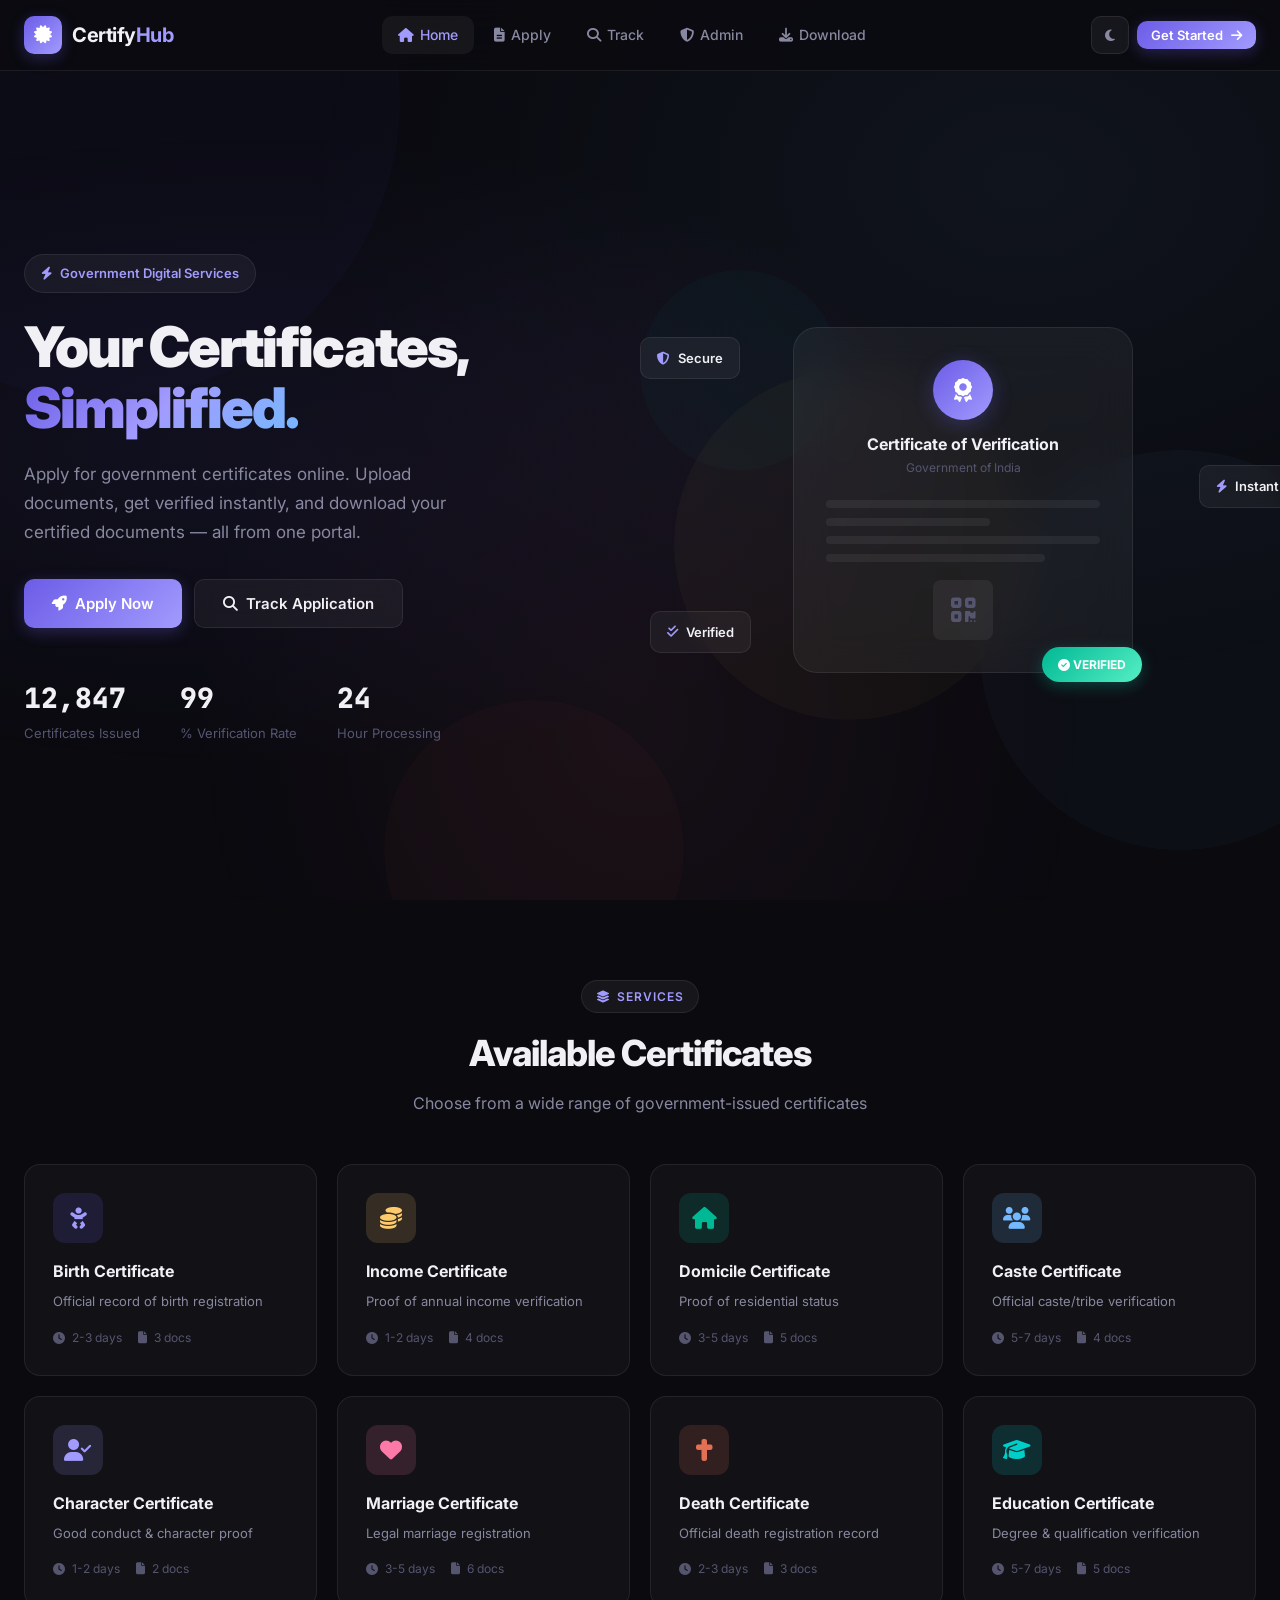
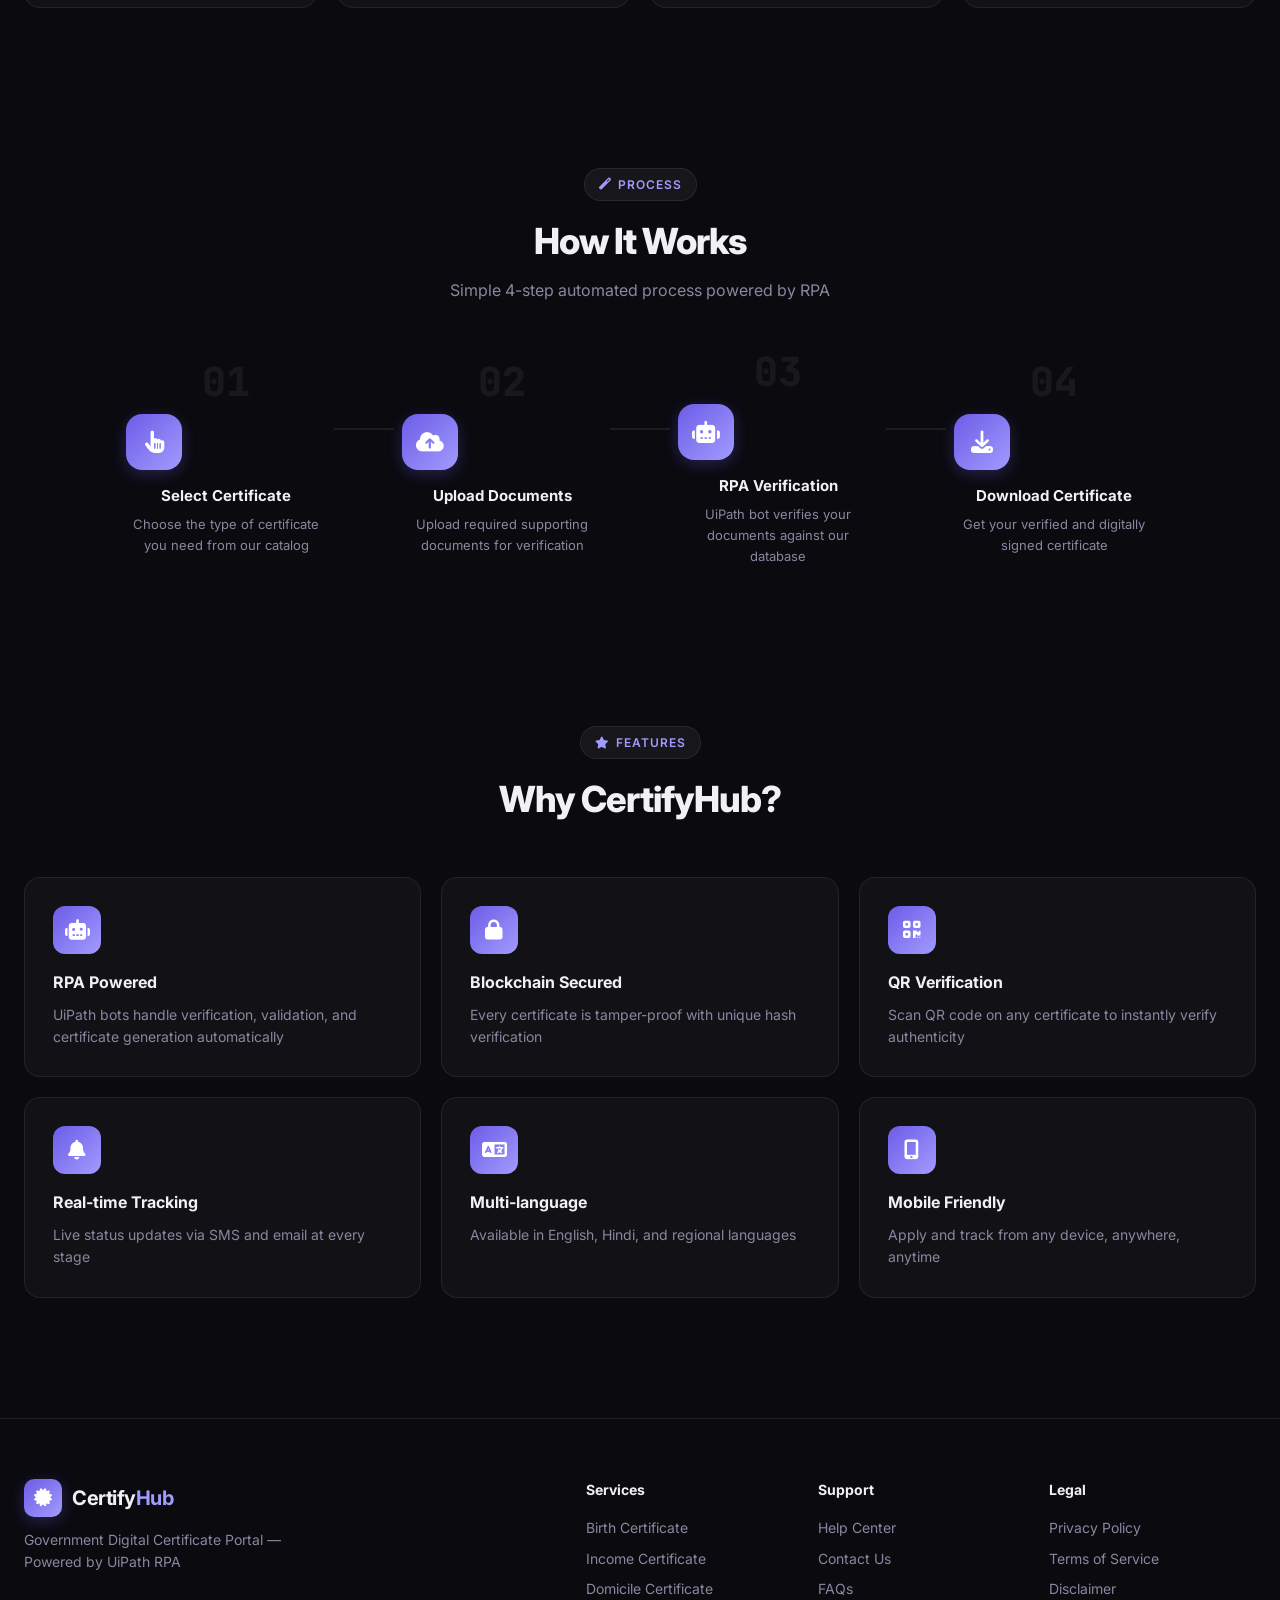
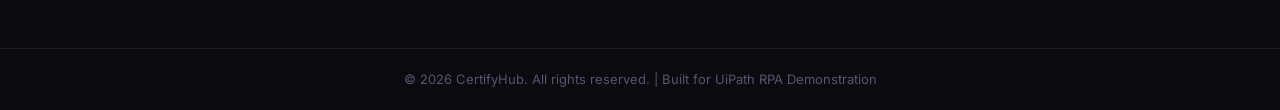
==== website/index.html @ 99118b1a "first commit" ====
<!DOCTYPE html>
<html lang="en">
<head>
    <meta charset="UTF-8">
    <meta name="viewport" content="width=device-width, initial-scale=1.0">
    <title>CertifyHub — Government Certificate Portal</title>
    <link rel="stylesheet" href="css/style.css">
    <link href="https://fonts.googleapis.com/css2?family=Inter:wght@300;400;500;600;700;800;900&family=JetBrains+Mono:wght@400;500&display=swap" rel="stylesheet">
    <link rel="stylesheet" href="https://cdnjs.cloudflare.com/ajax/libs/font-awesome/6.5.1/css/all.min.css">
</head>
<body>
    <!-- Animated Background -->
    <div class="bg-mesh"></div>
    <div class="floating-shapes">
        <div class="shape shape-1"></div>
        <div class="shape shape-2"></div>
        <div class="shape shape-3"></div>
        <div class="shape shape-4"></div>
        <div class="shape shape-5"></div>
    </div>

    <!-- Navigation -->
    <nav class="navbar" id="navbar">
        <div class="nav-container">
            <a href="#" class="logo" onclick="showPage('home')">
                <div class="logo-icon">
                    <i class="fas fa-certificate"></i>
                </div>
                <span class="logo-text">Certify<span class="accent">Hub</span></span>
            </a>
            <div class="nav-links">
                <a href="#" class="nav-link active" data-page="home" onclick="showPage('home')">
                    <i class="fas fa-home"></i> Home
                </a>
                <a href="#" class="nav-link" data-page="apply" onclick="showPage('apply')">
                    <i class="fas fa-file-alt"></i> Apply
                </a>
                <a href="#" class="nav-link" data-page="track" onclick="showPage('track')">
                    <i class="fas fa-search"></i> Track
                </a>
                <a href="#" class="nav-link" data-page="admin" onclick="showPage('admin')">
                    <i class="fas fa-shield-alt"></i> Admin
                </a>
                <a href="#" class="nav-link" data-page="download" onclick="showPage('download')">
                    <i class="fas fa-download"></i> Download
                </a>
            </div>
            <div class="nav-actions">
                <button class="theme-toggle" onclick="toggleTheme()" title="Toggle theme">
                    <i class="fas fa-moon"></i>
                </button>
                <button class="btn btn-primary btn-sm" onclick="showPage('apply')">
                    Get Started <i class="fas fa-arrow-right"></i>
                </button>
            </div>
            <button class="hamburger" onclick="toggleMenu()">
                <span></span><span></span><span></span>
            </button>
        </div>
    </nav>

    <!-- Mobile Menu -->
    <div class="mobile-menu" id="mobileMenu">
        <a href="#" onclick="showPage('home'); toggleMenu()"><i class="fas fa-home"></i> Home</a>
        <a href="#" onclick="showPage('apply'); toggleMenu()"><i class="fas fa-file-alt"></i> Apply</a>
        <a href="#" onclick="showPage('track'); toggleMenu()"><i class="fas fa-search"></i> Track</a>
        <a href="#" onclick="showPage('admin'); toggleMenu()"><i class="fas fa-shield-alt"></i> Admin</a>
        <a href="#" onclick="showPage('download'); toggleMenu()"><i class="fas fa-download"></i> Download</a>
    </div>

    <!-- ==================== HOME PAGE ==================== -->
    <section class="page active" id="page-home">
        <!-- Hero -->
        <div class="hero">
            <div class="hero-content">
                <div class="hero-badge">
                    <i class="fas fa-bolt"></i> Government Digital Services
                </div>
                <h1 class="hero-title">
                    Your Certificates,<br>
                    <span class="gradient-text">Simplified.</span>
                </h1>
                <p class="hero-subtitle">
                    Apply for government certificates online. Upload documents, get verified instantly,
                    and download your certified documents — all from one portal.
                </p>
                <div class="hero-actions">
                    <button class="btn btn-primary btn-lg" onclick="showPage('apply')">
                        <i class="fas fa-rocket"></i> Apply Now
                    </button>
                    <button class="btn btn-glass btn-lg" onclick="showPage('track')">
                        <i class="fas fa-search"></i> Track Application
                    </button>
                </div>
                <div class="hero-stats">
                    <div class="stat">
                        <span class="stat-number" data-count="12847">0</span>
                        <span class="stat-label">Certificates Issued</span>
                    </div>
                    <div class="stat">
                        <span class="stat-number" data-count="99">0</span>
                        <span class="stat-label">% Verification Rate</span>
                    </div>
                    <div class="stat">
                        <span class="stat-number" data-count="24">0</span>
                        <span class="stat-label">Hour Processing</span>
                    </div>
                </div>
            </div>
            <div class="hero-visual">
                <div class="certificate-preview">
                    <div class="cert-header">
                        <div class="cert-seal"><i class="fas fa-award"></i></div>
                        <h3>Certificate of Verification</h3>
                        <p>Government of India</p>
                    </div>
                    <div class="cert-body">
                        <div class="cert-line"></div>
                        <div class="cert-line short"></div>
                        <div class="cert-line"></div>
                        <div class="cert-line medium"></div>
                        <div class="cert-qr">
                            <i class="fas fa-qrcode"></i>
                        </div>
                    </div>
                    <div class="cert-stamp">
                        <i class="fas fa-check-circle"></i> VERIFIED
                    </div>
                </div>
                <div class="floating-cards">
                    <div class="float-card fc-1">
                        <i class="fas fa-shield-alt"></i>
                        <span>Secure</span>
                    </div>
                    <div class="float-card fc-2">
                        <i class="fas fa-bolt"></i>
                        <span>Instant</span>
                    </div>
                    <div class="float-card fc-3">
                        <i class="fas fa-check-double"></i>
                        <span>Verified</span>
                    </div>
                </div>
            </div>
        </div>

        <!-- Certificate Types -->
        <div class="section-container">
            <div class="section-header">
                <span class="section-tag"><i class="fas fa-layer-group"></i> Services</span>
                <h2>Available Certificates</h2>
                <p>Choose from a wide range of government-issued certificates</p>
            </div>
            <div class="cert-grid">
                <div class="cert-card" onclick="selectCertType('birth')">
                    <div class="cert-card-icon birth"><i class="fas fa-baby"></i></div>
                    <h3>Birth Certificate</h3>
                    <p>Official record of birth registration</p>
                    <div class="cert-card-meta">
                        <span><i class="fas fa-clock"></i> 2-3 days</span>
                        <span><i class="fas fa-file"></i> 3 docs</span>
                    </div>
                </div>
                <div class="cert-card" onclick="selectCertType('income')">
                    <div class="cert-card-icon income"><i class="fas fa-coins"></i></div>
                    <h3>Income Certificate</h3>
                    <p>Proof of annual income verification</p>
                    <div class="cert-card-meta">
                        <span><i class="fas fa-clock"></i> 1-2 days</span>
                        <span><i class="fas fa-file"></i> 4 docs</span>
                    </div>
                </div>
                <div class="cert-card" onclick="selectCertType('domicile')">
                    <div class="cert-card-icon domicile"><i class="fas fa-home"></i></div>
                    <h3>Domicile Certificate</h3>
                    <p>Proof of residential status</p>
                    <div class="cert-card-meta">
                        <span><i class="fas fa-clock"></i> 3-5 days</span>
                        <span><i class="fas fa-file"></i> 5 docs</span>
                    </div>
                </div>
                <div class="cert-card" onclick="selectCertType('caste')">
                    <div class="cert-card-icon caste"><i class="fas fa-users"></i></div>
                    <h3>Caste Certificate</h3>
                    <p>Official caste/tribe verification</p>
                    <div class="cert-card-meta">
                        <span><i class="fas fa-clock"></i> 5-7 days</span>
                        <span><i class="fas fa-file"></i> 4 docs</span>
                    </div>
                </div>
                <div class="cert-card" onclick="selectCertType('character')">
                    <div class="cert-card-icon character"><i class="fas fa-user-check"></i></div>
                    <h3>Character Certificate</h3>
                    <p>Good conduct & character proof</p>
                    <div class="cert-card-meta">
                        <span><i class="fas fa-clock"></i> 1-2 days</span>
                        <span><i class="fas fa-file"></i> 2 docs</span>
                    </div>
                </div>
                <div class="cert-card" onclick="selectCertType('marriage')">
                    <div class="cert-card-icon marriage"><i class="fas fa-heart"></i></div>
                    <h3>Marriage Certificate</h3>
                    <p>Legal marriage registration</p>
                    <div class="cert-card-meta">
                        <span><i class="fas fa-clock"></i> 3-5 days</span>
                        <span><i class="fas fa-file"></i> 6 docs</span>
                    </div>
                </div>
                <div class="cert-card" onclick="selectCertType('death')">
                    <div class="cert-card-icon death"><i class="fas fa-cross"></i></div>
                    <h3>Death Certificate</h3>
                    <p>Official death registration record</p>
                    <div class="cert-card-meta">
                        <span><i class="fas fa-clock"></i> 2-3 days</span>
                        <span><i class="fas fa-file"></i> 3 docs</span>
                    </div>
                </div>
                <div class="cert-card" onclick="selectCertType('education')">
                    <div class="cert-card-icon education"><i class="fas fa-graduation-cap"></i></div>
                    <h3>Education Certificate</h3>
                    <p>Degree & qualification verification</p>
                    <div class="cert-card-meta">
                        <span><i class="fas fa-clock"></i> 5-7 days</span>
                        <span><i class="fas fa-file"></i> 5 docs</span>
                    </div>
                </div>
            </div>
        </div>

        <!-- How it works -->
        <div class="section-container">
            <div class="section-header">
                <span class="section-tag"><i class="fas fa-magic"></i> Process</span>
                <h2>How It Works</h2>
                <p>Simple 4-step automated process powered by RPA</p>
            </div>
            <div class="steps-timeline">
                <div class="step-item">
                    <div class="step-number">01</div>
                    <div class="step-content">
                        <div class="step-icon"><i class="fas fa-hand-pointer"></i></div>
                        <h3>Select Certificate</h3>
                        <p>Choose the type of certificate you need from our catalog</p>
                    </div>
                </div>
                <div class="step-connector"></div>
                <div class="step-item">
                    <div class="step-number">02</div>
                    <div class="step-content">
                        <div class="step-icon"><i class="fas fa-cloud-upload-alt"></i></div>
                        <h3>Upload Documents</h3>
                        <p>Upload required supporting documents for verification</p>
                    </div>
                </div>
                <div class="step-connector"></div>
                <div class="step-item">
                    <div class="step-number">03</div>
                    <div class="step-content">
                        <div class="step-icon"><i class="fas fa-robot"></i></div>
                        <h3>RPA Verification</h3>
                        <p>UiPath bot verifies your documents against our database</p>
                    </div>
                </div>
                <div class="step-connector"></div>
                <div class="step-item">
                    <div class="step-number">04</div>
                    <div class="step-content">
                        <div class="step-icon"><i class="fas fa-download"></i></div>
                        <h3>Download Certificate</h3>
                        <p>Get your verified and digitally signed certificate</p>
                    </div>
                </div>
            </div>
        </div>

        <!-- Features -->
        <div class="section-container">
            <div class="section-header">
                <span class="section-tag"><i class="fas fa-star"></i> Features</span>
                <h2>Why CertifyHub?</h2>
            </div>
            <div class="features-grid">
                <div class="feature-card">
                    <div class="feature-icon"><i class="fas fa-robot"></i></div>
                    <h3>RPA Powered</h3>
                    <p>UiPath bots handle verification, validation, and certificate generation automatically</p>
                </div>
                <div class="feature-card">
                    <div class="feature-icon"><i class="fas fa-lock"></i></div>
                    <h3>Blockchain Secured</h3>
                    <p>Every certificate is tamper-proof with unique hash verification</p>
                </div>
                <div class="feature-card">
                    <div class="feature-icon"><i class="fas fa-qrcode"></i></div>
                    <h3>QR Verification</h3>
                    <p>Scan QR code on any certificate to instantly verify authenticity</p>
                </div>
                <div class="feature-card">
                    <div class="feature-icon"><i class="fas fa-bell"></i></div>
                    <h3>Real-time Tracking</h3>
                    <p>Live status updates via SMS and email at every stage</p>
                </div>
                <div class="feature-card">
                    <div class="feature-icon"><i class="fas fa-language"></i></div>
                    <h3>Multi-language</h3>
                    <p>Available in English, Hindi, and regional languages</p>
                </div>
                <div class="feature-card">
                    <div class="feature-icon"><i class="fas fa-mobile-alt"></i></div>
                    <h3>Mobile Friendly</h3>
                    <p>Apply and track from any device, anywhere, anytime</p>
                </div>
            </div>
        </div>

        <!-- Footer -->
        <footer class="footer">
            <div class="footer-content">
                <div class="footer-brand">
                    <div class="logo">
                        <div class="logo-icon"><i class="fas fa-certificate"></i></div>
                        <span class="logo-text">Certify<span class="accent">Hub</span></span>
                    </div>
                    <p>Government Digital Certificate Portal — Powered by UiPath RPA</p>
                </div>
                <div class="footer-links">
                    <div class="footer-col">
                        <h4>Services</h4>
                        <a href="#">Birth Certificate</a>
                        <a href="#">Income Certificate</a>
                        <a href="#">Domicile Certificate</a>
                    </div>
                    <div class="footer-col">
                        <h4>Support</h4>
                        <a href="#">Help Center</a>
                        <a href="#">Contact Us</a>
                        <a href="#">FAQs</a>
                    </div>
                    <div class="footer-col">
                        <h4>Legal</h4>
                        <a href="#">Privacy Policy</a>
                        <a href="#">Terms of Service</a>
                        <a href="#">Disclaimer</a>
                    </div>
                </div>
            </div>
            <div class="footer-bottom">
                <p>&copy; 2026 CertifyHub. All rights reserved. | Built for UiPath RPA Demonstration</p>
            </div>
        </footer>
    </section>

    <!-- ==================== APPLY PAGE ==================== -->
    <section class="page" id="page-apply">
        <div class="page-container">
            <div class="page-header">
                <h1><i class="fas fa-file-alt"></i> Apply for Certificate</h1>
                <p>Fill in your details and upload required documents</p>
            </div>

            <!-- Progress Steps -->
            <div class="wizard-progress">
                <div class="wizard-step active" data-step="1">
                    <div class="wizard-dot"><i class="fas fa-user"></i></div>
                    <span>Personal Info</span>
                </div>
                <div class="wizard-line"></div>
                <div class="wizard-step" data-step="2">
                    <div class="wizard-dot"><i class="fas fa-certificate"></i></div>
                    <span>Certificate Type</span>
                </div>
                <div class="wizard-line"></div>
                <div class="wizard-step" data-step="3">
                    <div class="wizard-dot"><i class="fas fa-cloud-upload-alt"></i></div>
                    <span>Upload Docs</span>
                </div>
                <div class="wizard-line"></div>
                <div class="wizard-step" data-step="4">
                    <div class="wizard-dot"><i class="fas fa-check-circle"></i></div>
                    <span>Review & Submit</span>
                </div>
            </div>

            <!-- Step 1: Personal Information -->
            <div class="wizard-panel active" id="step-1">
                <div class="form-card">
                    <h2><i class="fas fa-user-circle"></i> Personal Information</h2>
                    <div class="form-grid">
                        <div class="form-group">
                            <label><i class="fas fa-user"></i> Full Name *</label>
                            <input type="text" id="fullName" placeholder="Enter your full name" required>
                        </div>
                        <div class="form-group">
                            <label><i class="fas fa-envelope"></i> Email Address *</label>
                            <input type="email" id="email" placeholder="your@email.com" required>
                        </div>
                        <div class="form-group">
                            <label><i class="fas fa-phone"></i> Phone Number *</label>
                            <input type="tel" id="phone" placeholder="+91 XXXXX XXXXX" required>
                        </div>
                        <div class="form-group">
                            <label><i class="fas fa-id-card"></i> Aadhaar Number *</label>
                            <input type="text" id="aadhaar" placeholder="XXXX XXXX XXXX" maxlength="14" required>
                        </div>
                        <div class="form-group">
                            <label><i class="fas fa-calendar"></i> Date of Birth *</label>
                            <input type="date" id="dob" required>
                        </div>
                        <div class="form-group">
                            <label><i class="fas fa-venus-mars"></i> Gender *</label>
                            <select id="gender" required>
                                <option value="">Select Gender</option>
                                <option value="male">Male</option>
                                <option value="female">Female</option>
                                <option value="other">Other</option>
                            </select>
                        </div>
                        <div class="form-group full-width">
                            <label><i class="fas fa-map-marker-alt"></i> Full Address *</label>
                            <textarea id="address" placeholder="Enter your complete address" rows="3" required></textarea>
                        </div>
                        <div class="form-group">
                            <label><i class="fas fa-city"></i> City *</label>
                            <input type="text" id="city" placeholder="City" required>
                        </div>
                        <div class="form-group">
                            <label><i class="fas fa-map"></i> State *</label>
                            <select id="state" required>
                                <option value="">Select State</option>
                                <option value="andhra_pradesh">Andhra Pradesh</option>
                                <option value="bihar">Bihar</option>
                                <option value="delhi">Delhi</option>
                                <option value="gujarat">Gujarat</option>
                                <option value="karnataka">Karnataka</option>
                                <option value="kerala">Kerala</option>
                                <option value="maharashtra">Maharashtra</option>
                                <option value="rajasthan">Rajasthan</option>
                                <option value="tamil_nadu">Tamil Nadu</option>
                                <option value="uttar_pradesh">Uttar Pradesh</option>
                                <option value="west_bengal">West Bengal</option>
                            </select>
                        </div>
                        <div class="form-group">
                            <label><i class="fas fa-hashtag"></i> PIN Code *</label>
                            <input type="text" id="pincode" placeholder="XXXXXX" maxlength="6" required>
                        </div>
                    </div>
                    <div class="form-actions">
                        <button class="btn btn-primary btn-lg" onclick="nextStep(2)">
                            Continue <i class="fas fa-arrow-right"></i>
                        </button>
                    </div>
                </div>
            </div>

            <!-- Step 2: Certificate Type -->
            <div class="wizard-panel" id="step-2">
                <div class="form-card">
                    <h2><i class="fas fa-certificate"></i> Select Certificate Type</h2>
                    <div class="cert-type-grid">
                        <label class="cert-type-option">
                            <input type="radio" name="certType" value="birth">
                            <div class="cert-type-card">
                                <i class="fas fa-baby"></i>
                                <span>Birth Certificate</span>
                            </div>
                        </label>
                        <label class="cert-type-option">
                            <input type="radio" name="certType" value="income">
                            <div class="cert-type-card">
                                <i class="fas fa-coins"></i>
                                <span>Income Certificate</span>
                            </div>
                        </label>
                        <label class="cert-type-option">
                            <input type="radio" name="certType" value="domicile">
                            <div class="cert-type-card">
                                <i class="fas fa-home"></i>
                                <span>Domicile Certificate</span>
                            </div>
                        </label>
                        <label class="cert-type-option">
                            <input type="radio" name="certType" value="caste">
                            <div class="cert-type-card">
                                <i class="fas fa-users"></i>
                                <span>Caste Certificate</span>
                            </div>
                        </label>
                        <label class="cert-type-option">
                            <input type="radio" name="certType" value="character">
                            <div class="cert-type-card">
                                <i class="fas fa-user-check"></i>
                                <span>Character Certificate</span>
                            </div>
                        </label>
                        <label class="cert-type-option">
                            <input type="radio" name="certType" value="marriage">
                            <div class="cert-type-card">
                                <i class="fas fa-heart"></i>
                                <span>Marriage Certificate</span>
                            </div>
                        </label>
                        <label class="cert-type-option">
                            <input type="radio" name="certType" value="death">
                            <div class="cert-type-card">
                                <i class="fas fa-cross"></i>
                                <span>Death Certificate</span>
                            </div>
                        </label>
                        <label class="cert-type-option">
                            <input type="radio" name="certType" value="education">
                            <div class="cert-type-card">
                                <i class="fas fa-graduation-cap"></i>
                                <span>Education Certificate</span>
                            </div>
                        </label>
                    </div>

                    <!-- Dynamic requirements info -->
                    <div class="requirements-box" id="requirementsBox" style="display:none;">
                        <h3><i class="fas fa-info-circle"></i> Required Documents</h3>
                        <ul id="requirementsList"></ul>
                    </div>

                    <div class="form-actions">
                        <button class="btn btn-outline btn-lg" onclick="prevStep(1)">
                            <i class="fas fa-arrow-left"></i> Back
                        </button>
                        <button class="btn btn-primary btn-lg" onclick="nextStep(3)">
                            Continue <i class="fas fa-arrow-right"></i>
                        </button>
                    </div>
                </div>
            </div>

            <!-- Step 3: Upload Documents -->
            <div class="wizard-panel" id="step-3">
                <div class="form-card">
                    <h2><i class="fas fa-cloud-upload-alt"></i> Upload Documents</h2>
                    <p class="form-description">Upload clear scanned copies or photos of the required documents</p>

                    <div id="uploadZones">
                        <!-- Dynamically populated based on certificate type -->
                    </div>

                    <!-- Aadhaar upload (always required) -->
                    <div class="upload-zone" id="zone-aadhaar">
                        <div class="upload-area" onclick="triggerUpload('aadhaar')" ondrop="handleDrop(event, 'aadhaar')" ondragover="handleDragOver(event)" ondragleave="handleDragLeave(event)">
                            <input type="file" id="file-aadhaar" accept=".pdf,.jpg,.jpeg,.png" onchange="handleFileSelect(this, 'aadhaar')" hidden>
                            <div class="upload-icon"><i class="fas fa-cloud-upload-alt"></i></div>
                            <h4>Aadhaar Card</h4>
                            <p>Drag & drop or click to upload</p>
                            <span class="upload-formats">PDF, JPG, PNG — Max 5MB</span>
                        </div>
                        <div class="upload-preview" id="preview-aadhaar" style="display:none;">
                            <div class="preview-info">
                                <i class="fas fa-file-alt"></i>
                                <span class="preview-name"></span>
                                <span class="preview-size"></span>
                            </div>
                            <div class="preview-status">
                                <span class="status-badge pending"><i class="fas fa-clock"></i> Pending</span>
                            </div>
                            <button class="btn btn-sm btn-danger" onclick="removeFile('aadhaar')">
                                <i class="fas fa-trash"></i>
                            </button>
                        </div>
                    </div>

                    <!-- Photo upload (always required) -->
                    <div class="upload-zone" id="zone-photo">
                        <div class="upload-area" onclick="triggerUpload('photo')" ondrop="handleDrop(event, 'photo')" ondragover="handleDragOver(event)" ondragleave="handleDragLeave(event)">
                            <input type="file" id="file-photo" accept=".jpg,.jpeg,.png" onchange="handleFileSelect(this, 'photo')" hidden>
                            <div class="upload-icon"><i class="fas fa-camera"></i></div>
                            <h4>Passport Photo</h4>
                            <p>Drag & drop or click to upload</p>
                            <span class="upload-formats">JPG, PNG — Max 2MB</span>
                        </div>
                        <div class="upload-preview" id="preview-photo" style="display:none;">
                            <div class="preview-info">
                                <i class="fas fa-file-image"></i>
                                <span class="preview-name"></span>
                                <span class="preview-size"></span>
                            </div>
                            <div class="preview-status">
                                <span class="status-badge pending"><i class="fas fa-clock"></i> Pending</span>
                            </div>
                            <button class="btn btn-sm btn-danger" onclick="removeFile('photo')">
                                <i class="fas fa-trash"></i>
                            </button>
                        </div>
                    </div>

                    <div class="form-actions">
                        <button class="btn btn-outline btn-lg" onclick="prevStep(2)">
                            <i class="fas fa-arrow-left"></i> Back
                        </button>
                        <button class="btn btn-primary btn-lg" onclick="nextStep(4)">
                            Review & Submit <i class="fas fa-arrow-right"></i>
                        </button>
                    </div>
                </div>
            </div>

            <!-- Step 4: Review & Submit -->
            <div class="wizard-panel" id="step-4">
                <div class="form-card">
                    <h2><i class="fas fa-check-circle"></i> Review & Submit</h2>

                    <div class="review-sections">
                        <div class="review-section">
                            <h3><i class="fas fa-user"></i> Personal Details</h3>
                            <div class="review-grid" id="reviewPersonal"></div>
                        </div>
                        <div class="review-section">
                            <h3><i class="fas fa-certificate"></i> Certificate Details</h3>
                            <div class="review-grid" id="reviewCert"></div>
                        </div>
                        <div class="review-section">
                            <h3><i class="fas fa-file-alt"></i> Uploaded Documents</h3>
                            <div class="review-docs" id="reviewDocs"></div>
                        </div>
                    </div>

                    <div class="consent-box">
                        <label class="checkbox-label">
                            <input type="checkbox" id="consent">
                            <span class="checkmark"></span>
                            I hereby declare that the information provided is true and correct. I understand that providing false information may result in rejection and legal action.
                        </label>
                    </div>

                    <div class="form-actions">
                        <button class="btn btn-outline btn-lg" onclick="prevStep(3)">
                            <i class="fas fa-arrow-left"></i> Back
                        </button>
                        <button class="btn btn-success btn-lg" onclick="submitApplication()" id="submitBtn">
                            <i class="fas fa-paper-plane"></i> Submit Application
                        </button>
                    </div>
                </div>

                <!-- Success Modal -->
                <div class="modal" id="successModal">
                    <div class="modal-content success-modal">
                        <div class="success-animation">
                            <div class="success-circle">
                                <i class="fas fa-check"></i>
                            </div>
                        </div>
                        <h2>Application Submitted!</h2>
                        <p>Your application has been received and is being processed.</p>
                        <div class="tracking-id-box">
                            <span class="label">Your Tracking ID</span>
                            <span class="tracking-id" id="trackingId"></span>
                            <button class="btn btn-sm btn-outline" onclick="copyTrackingId()">
                                <i class="fas fa-copy"></i> Copy
                            </button>
                        </div>
                        <p class="hint">Save this ID to track your application status</p>
                        <div class="modal-actions">
                            <button class="btn btn-primary" onclick="showPage('track'); closeModal()">
                                <i class="fas fa-search"></i> Track Application
                            </button>
                            <button class="btn btn-outline" onclick="showPage('home'); closeModal()">
                                <i class="fas fa-home"></i> Go Home
                            </button>
                        </div>
                    </div>
                </div>
            </div>
        </div>
    </section>

    <!-- ==================== TRACK PAGE ==================== -->
    <section class="page" id="page-track">
        <div class="page-container">
            <div class="page-header">
                <h1><i class="fas fa-search"></i> Track Application</h1>
                <p>Enter your tracking ID to check application status</p>
            </div>

            <div class="track-search">
                <div class="search-box">
                    <i class="fas fa-search"></i>
                    <input type="text" id="trackInput" placeholder="Enter Tracking ID (e.g., CERT-2026-XXXXX)">
                    <button class="btn btn-primary" onclick="trackApplication()">
                        <i class="fas fa-arrow-right"></i> Track
                    </button>
                </div>
            </div>

            <div id="trackResult" style="display:none;">
                <div class="track-card">
                    <div class="track-header">
                        <div class="track-info">
                            <h2 id="trackName"></h2>
                            <p id="trackType"></p>
                        </div>
                        <div class="track-status" id="trackStatus"></div>
                    </div>

                    <div class="track-timeline" id="trackTimeline">
                        <!-- Dynamically populated -->
                    </div>

                    <div class="track-details">
                        <div class="detail-row">
                            <span class="detail-label">Application ID</span>
                            <span class="detail-value" id="trackAppId"></span>
                        </div>
                        <div class="detail-row">
                            <span class="detail-label">Applied On</span>
                            <span class="detail-value" id="trackDate"></span>
                        </div>
                        <div class="detail-row">
                            <span class="detail-label">Documents</span>
                            <span class="detail-value" id="trackDocs"></span>
                        </div>
                        <div class="detail-row">
                            <span class="detail-label">Verification</span>
                            <span class="detail-value" id="trackVerification"></span>
                        </div>
                    </div>
                </div>
            </div>

            <!-- Recent Applications -->
            <div class="recent-apps" id="recentApps">
                <h3><i class="fas fa-history"></i> Recent Applications</h3>
                <div class="apps-list" id="appsList">
                    <div class="empty-state">
                        <i class="fas fa-inbox"></i>
                        <p>No applications yet. <a href="#" onclick="showPage('apply')">Apply now</a></p>
                    </div>
                </div>
            </div>
        </div>
    </section>

    <!-- ==================== ADMIN PAGE ==================== -->
    <section class="page" id="page-admin">
        <div class="page-container">
            <div class="page-header">
                <h1><i class="fas fa-shield-alt"></i> Admin Panel</h1>
                <p>Document verification & application management</p>
            </div>

            <!-- Admin Login -->
            <div id="adminLogin" class="admin-login">
                <div class="form-card compact">
                    <div class="admin-lock-icon">
                        <i class="fas fa-lock"></i>
                    </div>
                    <h2>Admin Access</h2>
                    <p>Enter credentials to access the verification panel</p>
                    <div class="form-group">
                        <label><i class="fas fa-user"></i> Username</label>
                        <input type="text" id="adminUser" placeholder="admin" value="admin">
                    </div>
                    <div class="form-group">
                        <label><i class="fas fa-key"></i> Password</label>
                        <input type="password" id="adminPass" placeholder="admin123" value="admin123">
                    </div>
                    <button class="btn btn-primary btn-lg full-width" onclick="adminLogin()">
                        <i class="fas fa-sign-in-alt"></i> Login
                    </button>
                    <p class="hint">Demo: admin / admin123</p>
                </div>
            </div>

            <!-- Admin Dashboard -->
            <div id="adminDashboard" style="display:none;">
                <div class="admin-stats">
                    <div class="admin-stat-card">
                        <div class="admin-stat-icon blue"><i class="fas fa-file-alt"></i></div>
                        <div class="admin-stat-info">
                            <span class="admin-stat-number" id="statTotal">0</span>
                            <span class="admin-stat-label">Total Applications</span>
                        </div>
                    </div>
                    <div class="admin-stat-card">
                        <div class="admin-stat-icon yellow"><i class="fas fa-clock"></i></div>
                        <div class="admin-stat-info">
                            <span class="admin-stat-number" id="statPending">0</span>
                            <span class="admin-stat-label">Pending Review</span>
                        </div>
                    </div>
                    <div class="admin-stat-card">
                        <div class="admin-stat-icon green"><i class="fas fa-check-circle"></i></div>
                        <div class="admin-stat-info">
                            <span class="admin-stat-number" id="statApproved">0</span>
                            <span class="admin-stat-label">Approved</span>
                        </div>
                    </div>
                    <div class="admin-stat-card">
                        <div class="admin-stat-icon red"><i class="fas fa-times-circle"></i></div>
                        <div class="admin-stat-info">
                            <span class="admin-stat-number" id="statRejected">0</span>
                            <span class="admin-stat-label">Rejected</span>
                        </div>
                    </div>
                </div>

                <!-- Filters -->
                <div class="admin-filters">
                    <div class="filter-group">
                        <select id="filterStatus" onchange="filterApplications()">
                            <option value="all">All Status</option>
                            <option value="pending">Pending</option>
                            <option value="under_review">Under Review</option>
                            <option value="approved">Approved</option>
                            <option value="rejected">Rejected</option>
                        </select>
                        <select id="filterType" onchange="filterApplications()">
                            <option value="all">All Types</option>
                            <option value="birth">Birth</option>
                            <option value="income">Income</option>
                            <option value="domicile">Domicile</option>
                            <option value="caste">Caste</option>
                            <option value="character">Character</option>
                            <option value="marriage">Marriage</option>
                            <option value="death">Death</option>
                            <option value="education">Education</option>
                        </select>
                    </div>
                    <button class="btn btn-outline btn-sm" onclick="refreshAdmin()">
                        <i class="fas fa-sync-alt"></i> Refresh
                    </button>
                </div>

                <!-- Applications Table -->
                <div class="admin-table-wrapper">
                    <table class="admin-table" id="adminTable">
                        <thead>
                            <tr>
                                <th>ID</th>
                                <th>Applicant</th>
                                <th>Type</th>
                                <th>Date</th>
                                <th>Documents</th>
                                <th>Status</th>
                                <th>Actions</th>
                            </tr>
                        </thead>
                        <tbody id="adminTableBody">
                        </tbody>
                    </table>
                </div>

                <!-- Verification Modal -->
                <div class="modal" id="verifyModal">
                    <div class="modal-content verify-modal">
                        <button class="modal-close" onclick="closeVerifyModal()">&times;</button>
                        <h2><i class="fas fa-search-plus"></i> Document Verification</h2>
                        <div id="verifyContent"></div>
                        <div class="verify-actions">
                            <div class="form-group">
                                <label>Verification Notes</label>
                                <textarea id="verifyNotes" placeholder="Add notes about the verification..." rows="3"></textarea>
                            </div>
                            <div class="verify-buttons">
                                <button class="btn btn-success btn-lg" onclick="verifyAction('approved')">
                                    <i class="fas fa-check"></i> Approve
                                </button>
                                <button class="btn btn-danger btn-lg" onclick="verifyAction('rejected')">
                                    <i class="fas fa-times"></i> Reject
                                </button>
                            </div>
                        </div>
                    </div>
                </div>
            </div>
        </div>
    </section>

    <!-- ==================== DOWNLOAD PAGE ==================== -->
    <section class="page" id="page-download">
        <div class="page-container">
            <div class="page-header">
                <h1><i class="fas fa-download"></i> Download Certificate</h1>
                <p>Enter your tracking ID to download your approved certificate</p>
            </div>

            <div class="track-search">
                <div class="search-box">
                    <i class="fas fa-search"></i>
                    <input type="text" id="downloadInput" placeholder="Enter Tracking ID">
                    <button class="btn btn-primary" onclick="fetchCertificate()">
                        <i class="fas fa-search"></i> Find
                    </button>
                </div>
            </div>

            <div id="downloadResult" style="display:none;">
                <div class="download-card">
                    <div class="download-preview" id="certPreview">
                        <!-- Certificate preview rendered here -->
                    </div>
                    <div class="download-actions">
                        <button class="btn btn-primary btn-lg" onclick="downloadCert('pdf')">
                            <i class="fas fa-file-pdf"></i> Download PDF
                        </button>
                        <button class="btn btn-outline btn-lg" onclick="downloadCert('print')">
                            <i class="fas fa-print"></i> Print
                        </button>
                        <button class="btn btn-glass btn-lg" onclick="verifyCertQR()">
                            <i class="fas fa-qrcode"></i> Verify QR
                        </button>
                    </div>
                </div>
            </div>
        </div>
    </section>

    <!-- Toast Notifications -->
    <div class="toast-container" id="toastContainer"></div>

    <script src="js/app.js"></script>
</body>
</html>
---- website/css/style.css ----
/* ============================================
   CertifyHub — Government Certificate Portal
   Premium Dark Theme with Glass Morphism
   ============================================ */

:root {
    --bg-primary: #0a0a0f;
    --bg-secondary: #111118;
    --bg-card: rgba(255,255,255,0.03);
    --bg-card-hover: rgba(255,255,255,0.06);
    --bg-glass: rgba(255,255,255,0.05);
    --border: rgba(255,255,255,0.08);
    --border-hover: rgba(255,255,255,0.15);
    --text-primary: #f0f0f5;
    --text-secondary: #8888a0;
    --text-muted: #555570;
    --accent: #6c5ce7;
    --accent-light: #a29bfe;
    --accent-glow: rgba(108,92,231,0.3);
    --success: #00b894;
    --success-glow: rgba(0,184,148,0.3);
    --warning: #fdcb6e;
    --warning-glow: rgba(253,203,110,0.3);
    --danger: #e17055;
    --danger-glow: rgba(225,112,85,0.3);
    --info: #74b9ff;
    --gradient-1: linear-gradient(135deg, #6c5ce7, #a29bfe);
    --gradient-2: linear-gradient(135deg, #00b894, #55efc4);
    --gradient-3: linear-gradient(135deg, #fd79a8, #e84393);
    --gradient-4: linear-gradient(135deg, #fdcb6e, #f39c12);
    --gradient-hero: linear-gradient(135deg, #6c5ce7 0%, #a29bfe 50%, #74b9ff 100%);
    --radius: 16px;
    --radius-sm: 10px;
    --radius-lg: 24px;
    --shadow: 0 8px 32px rgba(0,0,0,0.3);
    --shadow-lg: 0 16px 64px rgba(0,0,0,0.4);
    --transition: all 0.3s cubic-bezier(0.4, 0, 0.2, 1);
    --font: 'Inter', -apple-system, BlinkMacSystemFont, sans-serif;
    --font-mono: 'JetBrains Mono', monospace;
}

[data-theme="light"] {
    --bg-primary: #f5f5fa;
    --bg-secondary: #ffffff;
    --bg-card: rgba(0,0,0,0.02);
    --bg-card-hover: rgba(0,0,0,0.05);
    --bg-glass: rgba(255,255,255,0.7);
    --border: rgba(0,0,0,0.08);
    --border-hover: rgba(0,0,0,0.15);
    --text-primary: #1a1a2e;
    --text-secondary: #555577;
    --text-muted: #999;
    --shadow: 0 8px 32px rgba(0,0,0,0.08);
    --shadow-lg: 0 16px 64px rgba(0,0,0,0.12);
}

* { margin: 0; padding: 0; box-sizing: border-box; }

html { scroll-behavior: smooth; }

body {
    font-family: var(--font);
    background: var(--bg-primary);
    color: var(--text-primary);
    overflow-x: hidden;
    line-height: 1.6;
}

/* ---- Animated Background ---- */
.bg-mesh {
    position: fixed;
    inset: 0;
    z-index: -2;
    background:
        radial-gradient(ellipse at 20% 50%, rgba(108,92,231,0.08) 0%, transparent 50%),
        radial-gradient(ellipse at 80% 20%, rgba(116,185,255,0.06) 0%, transparent 50%),
        radial-gradient(ellipse at 50% 80%, rgba(253,121,168,0.05) 0%, transparent 50%);
}

.floating-shapes {
    position: fixed;
    inset: 0;
    z-index: -1;
    pointer-events: none;
    overflow: hidden;
}

.shape {
    position: absolute;
    border-radius: 50%;
    opacity: 0.03;
    animation: floatShape 20s ease-in-out infinite;
}
.shape-1 { width: 600px; height: 600px; background: var(--accent); top: -200px; left: -200px; animation-delay: 0s; }
.shape-2 { width: 400px; height: 400px; background: var(--info); top: 50%; right: -100px; animation-delay: -5s; }
.shape-3 { width: 300px; height: 300px; background: var(--danger); bottom: -100px; left: 30%; animation-delay: -10s; }
.shape-4 { width: 200px; height: 200px; background: var(--success); top: 30%; left: 50%; animation-delay: -15s; }
.shape-5 { width: 350px; height: 350px; background: var(--warning); bottom: 20%; right: 20%; animation-delay: -7s; }

@keyframes floatShape {
    0%, 100% { transform: translate(0, 0) scale(1); }
    25% { transform: translate(30px, -30px) scale(1.05); }
    50% { transform: translate(-20px, 20px) scale(0.95); }
    75% { transform: translate(15px, 10px) scale(1.02); }
}

/* ---- Scrollbar ---- */
::-webkit-scrollbar { width: 8px; }
::-webkit-scrollbar-track { background: var(--bg-primary); }
::-webkit-scrollbar-thumb { background: var(--border-hover); border-radius: 4px; }
::-webkit-scrollbar-thumb:hover { background: var(--accent); }

/* ---- Navigation ---- */
.navbar {
    position: fixed;
    top: 0;
    left: 0;
    right: 0;
    z-index: 1000;
    padding: 16px 0;
    background: rgba(10,10,15,0.8);
    backdrop-filter: blur(20px);
    border-bottom: 1px solid var(--border);
    transition: var(--transition);
}

[data-theme="light"] .navbar {
    background: rgba(255,255,255,0.85);
}

.navbar.scrolled {
    padding: 10px 0;
    box-shadow: var(--shadow);
}

.nav-container {
    max-width: 1280px;
    margin: 0 auto;
    padding: 0 24px;
    display: flex;
    align-items: center;
    justify-content: space-between;
}

.logo {
    display: flex;
    align-items: center;
    gap: 10px;
    text-decoration: none;
    color: var(--text-primary);
}

.logo-icon {
    width: 38px;
    height: 38px;
    border-radius: 10px;
    background: var(--gradient-1);
    display: flex;
    align-items: center;
    justify-content: center;
    color: white;
    font-size: 18px;
    box-shadow: 0 4px 15px var(--accent-glow);
}

.logo-text {
    font-size: 20px;
    font-weight: 700;
    letter-spacing: -0.5px;
}

.accent { color: var(--accent-light); }

.nav-links {
    display: flex;
    gap: 4px;
}

.nav-link {
    padding: 8px 16px;
    border-radius: var(--radius-sm);
    color: var(--text-secondary);
    text-decoration: none;
    font-size: 14px;
    font-weight: 500;
    transition: var(--transition);
    display: flex;
    align-items: center;
    gap: 6px;
}

.nav-link:hover, .nav-link.active {
    color: var(--text-primary);
    background: var(--bg-glass);
}

.nav-link.active {
    color: var(--accent-light);
}

.nav-actions {
    display: flex;
    align-items: center;
    gap: 8px;
}

.theme-toggle {
    width: 38px;
    height: 38px;
    border-radius: 10px;
    border: 1px solid var(--border);
    background: var(--bg-glass);
    color: var(--text-secondary);
    cursor: pointer;
    display: flex;
    align-items: center;
    justify-content: center;
    transition: var(--transition);
}

.theme-toggle:hover {
    border-color: var(--accent);
    color: var(--accent-light);
}

.hamburger {
    display: none;
    flex-direction: column;
    gap: 5px;
    background: none;
    border: none;
    cursor: pointer;
    padding: 4px;
}

.hamburger span {
    width: 24px;
    height: 2px;
    background: var(--text-primary);
    border-radius: 2px;
    transition: var(--transition);
}

.mobile-menu {
    display: none;
    position: fixed;
    top: 70px;
    left: 0;
    right: 0;
    background: var(--bg-secondary);
    border-bottom: 1px solid var(--border);
    padding: 16px;
    z-index: 999;
    flex-direction: column;
    gap: 4px;
}

.mobile-menu.active { display: flex; }

.mobile-menu a {
    padding: 12px 16px;
    border-radius: var(--radius-sm);
    color: var(--text-secondary);
    text-decoration: none;
    font-weight: 500;
    display: flex;
    align-items: center;
    gap: 10px;
    transition: var(--transition);
}

.mobile-menu a:hover {
    background: var(--bg-glass);
    color: var(--text-primary);
}

/* ---- Buttons ---- */
.btn {
    display: inline-flex;
    align-items: center;
    gap: 8px;
    padding: 10px 20px;
    border-radius: var(--radius-sm);
    border: none;
    font-family: var(--font);
    font-weight: 600;
    font-size: 14px;
    cursor: pointer;
    transition: var(--transition);
    text-decoration: none;
    white-space: nowrap;
}

.btn-sm { padding: 6px 14px; font-size: 13px; }
.btn-lg { padding: 14px 28px; font-size: 15px; }

.btn-primary {
    background: var(--gradient-1);
    color: white;
    box-shadow: 0 4px 15px var(--accent-glow);
}
.btn-primary:hover {
    transform: translateY(-2px);
    box-shadow: 0 8px 25px var(--accent-glow);
}

.btn-success {
    background: var(--gradient-2);
    color: white;
    box-shadow: 0 4px 15px var(--success-glow);
}
.btn-success:hover { transform: translateY(-2px); }

.btn-danger {
    background: var(--danger);
    color: white;
}
.btn-danger:hover { transform: translateY(-2px); opacity: 0.9; }

.btn-outline {
    background: transparent;
    color: var(--text-primary);
    border: 1px solid var(--border);
}
.btn-outline:hover {
    border-color: var(--accent);
    background: var(--bg-glass);
}

.btn-glass {
    background: var(--bg-glass);
    color: var(--text-primary);
    border: 1px solid var(--border);
    backdrop-filter: blur(10px);
}
.btn-glass:hover {
    border-color: var(--border-hover);
    background: var(--bg-card-hover);
}

.full-width { width: 100%; justify-content: center; }

/* ---- Pages ---- */
.page { display: none; min-height: 100vh; padding-top: 80px; }
.page.active { display: block; }

.page-container { max-width: 1100px; margin: 0 auto; padding: 40px 24px; }

.page-header {
    text-align: center;
    margin-bottom: 48px;
}
.page-header h1 {
    font-size: 32px;
    font-weight: 800;
    margin-bottom: 8px;
}
.page-header h1 i {
    background: var(--gradient-1);
    -webkit-background-clip: text;
    -webkit-text-fill-color: transparent;
    background-clip: text;
}
.page-header p {
    color: var(--text-secondary);
    font-size: 16px;
}

/* ---- Hero ---- */
.hero {
    max-width: 1280px;
    margin: 0 auto;
    padding: 80px 24px 60px;
    display: grid;
    grid-template-columns: 1fr 1fr;
    gap: 60px;
    align-items: center;
    min-height: calc(100vh - 80px);
}

.hero-badge {
    display: inline-flex;
    align-items: center;
    gap: 8px;
    padding: 8px 16px;
    border-radius: 100px;
    background: var(--bg-glass);
    border: 1px solid var(--border);
    color: var(--accent-light);
    font-size: 13px;
    font-weight: 600;
    margin-bottom: 24px;
    backdrop-filter: blur(10px);
}

.hero-title {
    font-size: 56px;
    font-weight: 900;
    line-height: 1.1;
    letter-spacing: -2px;
    margin-bottom: 20px;
}

.gradient-text {
    background: var(--gradient-hero);
    -webkit-background-clip: text;
    -webkit-text-fill-color: transparent;
    background-clip: text;
}

.hero-subtitle {
    font-size: 17px;
    color: var(--text-secondary);
    line-height: 1.7;
    margin-bottom: 32px;
    max-width: 480px;
}

.hero-actions {
    display: flex;
    gap: 12px;
    margin-bottom: 48px;
    flex-wrap: wrap;
}

.hero-stats {
    display: flex;
    gap: 40px;
}

.stat-number {
    font-size: 28px;
    font-weight: 800;
    color: var(--text-primary);
    display: block;
    font-family: var(--font-mono);
}

.stat-label {
    font-size: 13px;
    color: var(--text-muted);
}

/* Certificate Preview Visual */
.hero-visual {
    position: relative;
    display: flex;
    justify-content: center;
}

.certificate-preview {
    width: 340px;
    background: var(--bg-glass);
    border: 1px solid var(--border);
    border-radius: var(--radius-lg);
    padding: 32px;
    backdrop-filter: blur(20px);
    animation: floatCert 6s ease-in-out infinite;
    position: relative;
}

@keyframes floatCert {
    0%, 100% { transform: translateY(0) rotate(0deg); }
    50% { transform: translateY(-15px) rotate(1deg); }
}

.cert-header { text-align: center; margin-bottom: 24px; }

.cert-seal {
    width: 60px;
    height: 60px;
    border-radius: 50%;
    background: var(--gradient-1);
    display: flex;
    align-items: center;
    justify-content: center;
    margin: 0 auto 12px;
    font-size: 24px;
    color: white;
    box-shadow: 0 4px 20px var(--accent-glow);
}

.cert-header h3 { font-size: 16px; font-weight: 700; }
.cert-header p { font-size: 12px; color: var(--text-muted); }

.cert-body { display: flex; flex-direction: column; gap: 10px; }
.cert-line {
    height: 8px;
    background: var(--bg-card-hover);
    border-radius: 4px;
}
.cert-line.short { width: 60%; }
.cert-line.medium { width: 80%; }

.cert-qr {
    width: 60px;
    height: 60px;
    background: var(--bg-card-hover);
    border-radius: 8px;
    display: flex;
    align-items: center;
    justify-content: center;
    font-size: 28px;
    color: var(--text-muted);
    margin: 8px auto 0;
}

.cert-stamp {
    position: absolute;
    bottom: -10px;
    right: -10px;
    background: var(--gradient-2);
    color: white;
    padding: 8px 16px;
    border-radius: 100px;
    font-size: 12px;
    font-weight: 700;
    box-shadow: 0 4px 15px var(--success-glow);
    animation: pulse 2s ease-in-out infinite;
}

@keyframes pulse {
    0%, 100% { transform: scale(1); }
    50% { transform: scale(1.05); }
}

.floating-cards { position: absolute; width: 100%; height: 100%; }

.float-card {
    position: absolute;
    padding: 10px 16px;
    background: var(--bg-glass);
    border: 1px solid var(--border);
    border-radius: var(--radius-sm);
    backdrop-filter: blur(10px);
    display: flex;
    align-items: center;
    gap: 8px;
    font-size: 13px;
    font-weight: 600;
    animation: floatCard 4s ease-in-out infinite;
}

.float-card i { color: var(--accent-light); }

.fc-1 { top: 10px; left: -30px; animation-delay: 0s; }
.fc-2 { top: 40%; right: -40px; animation-delay: -1.3s; }
.fc-3 { bottom: 20px; left: -20px; animation-delay: -2.6s; }

@keyframes floatCard {
    0%, 100% { transform: translateY(0); }
    50% { transform: translateY(-10px); }
}

/* ---- Sections ---- */
.section-container {
    max-width: 1280px;
    margin: 0 auto;
    padding: 80px 24px;
}

.section-header {
    text-align: center;
    margin-bottom: 48px;
}

.section-tag {
    display: inline-flex;
    align-items: center;
    gap: 6px;
    padding: 6px 14px;
    border-radius: 100px;
    background: var(--bg-glass);
    border: 1px solid var(--border);
    color: var(--accent-light);
    font-size: 12px;
    font-weight: 600;
    text-transform: uppercase;
    letter-spacing: 1px;
    margin-bottom: 12px;
}

.section-header h2 {
    font-size: 36px;
    font-weight: 800;
    letter-spacing: -1px;
    margin-bottom: 8px;
}

.section-header p {
    color: var(--text-secondary);
    font-size: 16px;
}

/* ---- Certificate Grid (Home) ---- */
.cert-grid {
    display: grid;
    grid-template-columns: repeat(auto-fill, minmax(260px, 1fr));
    gap: 20px;
}

.cert-card {
    background: var(--bg-card);
    border: 1px solid var(--border);
    border-radius: var(--radius);
    padding: 28px;
    cursor: pointer;
    transition: var(--transition);
    position: relative;
    overflow: hidden;
}

.cert-card::before {
    content: '';
    position: absolute;
    top: 0;
    left: 0;
    right: 0;
    height: 3px;
    background: var(--gradient-1);
    opacity: 0;
    transition: var(--transition);
}

.cert-card:hover {
    border-color: var(--border-hover);
    background: var(--bg-card-hover);
    transform: translateY(-4px);
    box-shadow: var(--shadow);
}

.cert-card:hover::before { opacity: 1; }

.cert-card-icon {
    width: 50px;
    height: 50px;
    border-radius: 12px;
    display: flex;
    align-items: center;
    justify-content: center;
    font-size: 22px;
    margin-bottom: 16px;
}

.cert-card-icon.birth { background: rgba(108,92,231,0.15); color: var(--accent-light); }
.cert-card-icon.income { background: rgba(253,203,110,0.15); color: var(--warning); }
.cert-card-icon.domicile { background: rgba(0,184,148,0.15); color: var(--success); }
.cert-card-icon.caste { background: rgba(116,185,255,0.15); color: var(--info); }
.cert-card-icon.character { background: rgba(162,155,254,0.15); color: var(--accent-light); }
.cert-card-icon.marriage { background: rgba(253,121,168,0.15); color: #fd79a8; }
.cert-card-icon.death { background: rgba(225,112,85,0.15); color: var(--danger); }
.cert-card-icon.education { background: rgba(0,206,209,0.15); color: #00cec9; }

.cert-card h3 {
    font-size: 16px;
    font-weight: 700;
    margin-bottom: 6px;
}

.cert-card p {
    font-size: 13px;
    color: var(--text-secondary);
    margin-bottom: 16px;
}

.cert-card-meta {
    display: flex;
    gap: 16px;
    font-size: 12px;
    color: var(--text-muted);
}

.cert-card-meta i { margin-right: 4px; }

/* ---- Steps Timeline ---- */
.steps-timeline {
    display: flex;
    align-items: center;
    justify-content: center;
    gap: 0;
    flex-wrap: wrap;
}

.step-item {
    display: flex;
    flex-direction: column;
    align-items: center;
    text-align: center;
    max-width: 200px;
    position: relative;
}

.step-number {
    font-size: 40px;
    font-weight: 900;
    color: var(--bg-card-hover);
    font-family: var(--font-mono);
    line-height: 1;
    margin-bottom: 12px;
}

.step-icon {
    width: 56px;
    height: 56px;
    border-radius: 16px;
    background: var(--gradient-1);
    display: flex;
    align-items: center;
    justify-content: center;
    font-size: 22px;
    color: white;
    margin-bottom: 14px;
    box-shadow: 0 4px 15px var(--accent-glow);
}

.step-content h3 {
    font-size: 15px;
    font-weight: 700;
    margin-bottom: 6px;
}

.step-content p {
    font-size: 13px;
    color: var(--text-secondary);
}

.step-connector {
    width: 60px;
    height: 2px;
    background: var(--border);
    margin: 0 8px;
    margin-bottom: 60px;
}

/* ---- Features ---- */
.features-grid {
    display: grid;
    grid-template-columns: repeat(auto-fill, minmax(300px, 1fr));
    gap: 20px;
}

.feature-card {
    background: var(--bg-card);
    border: 1px solid var(--border);
    border-radius: var(--radius);
    padding: 28px;
    transition: var(--transition);
}

.feature-card:hover {
    border-color: var(--border-hover);
    transform: translateY(-2px);
}

.feature-icon {
    width: 48px;
    height: 48px;
    border-radius: 12px;
    background: var(--gradient-1);
    display: flex;
    align-items: center;
    justify-content: center;
    font-size: 20px;
    color: white;
    margin-bottom: 16px;
}

.feature-card h3 {
    font-size: 16px;
    font-weight: 700;
    margin-bottom: 8px;
}

.feature-card p {
    font-size: 14px;
    color: var(--text-secondary);
    line-height: 1.6;
}

/* ---- Footer ---- */
.footer {
    border-top: 1px solid var(--border);
    margin-top: 40px;
}

.footer-content {
    max-width: 1280px;
    margin: 0 auto;
    padding: 60px 24px 40px;
    display: grid;
    grid-template-columns: 1.5fr 2fr;
    gap: 60px;
}

.footer-brand p {
    color: var(--text-secondary);
    font-size: 14px;
    margin-top: 12px;
    max-width: 300px;
}

.footer-links {
    display: grid;
    grid-template-columns: repeat(3, 1fr);
    gap: 24px;
}

.footer-col h4 {
    font-size: 14px;
    font-weight: 700;
    margin-bottom: 16px;
    color: var(--text-primary);
}

.footer-col a {
    display: block;
    color: var(--text-secondary);
    text-decoration: none;
    font-size: 14px;
    margin-bottom: 8px;
    transition: var(--transition);
}

.footer-col a:hover { color: var(--accent-light); }

.footer-bottom {
    max-width: 1280px;
    margin: 0 auto;
    padding: 20px 24px;
    border-top: 1px solid var(--border);
    text-align: center;
}

.footer-bottom p {
    color: var(--text-muted);
    font-size: 13px;
}

/* ---- Wizard Progress ---- */
.wizard-progress {
    display: flex;
    align-items: center;
    justify-content: center;
    gap: 0;
    margin-bottom: 40px;
    flex-wrap: wrap;
}

.wizard-step {
    display: flex;
    flex-direction: column;
    align-items: center;
    gap: 8px;
}

.wizard-dot {
    width: 44px;
    height: 44px;
    border-radius: 12px;
    background: var(--bg-card);
    border: 2px solid var(--border);
    display: flex;
    align-items: center;
    justify-content: center;
    font-size: 16px;
    color: var(--text-muted);
    transition: var(--transition);
}

.wizard-step.active .wizard-dot {
    background: var(--gradient-1);
    border-color: var(--accent);
    color: white;
    box-shadow: 0 4px 15px var(--accent-glow);
}

.wizard-step.completed .wizard-dot {
    background: var(--gradient-2);
    border-color: var(--success);
    color: white;
}

.wizard-step span {
    font-size: 12px;
    font-weight: 600;
    color: var(--text-muted);
}

.wizard-step.active span { color: var(--accent-light); }
.wizard-step.completed span { color: var(--success); }

.wizard-line {
    width: 60px;
    height: 2px;
    background: var(--border);
    margin: 0 8px;
    margin-bottom: 20px;
}

.wizard-panel { display: none; }
.wizard-panel.active { display: block; animation: fadeIn 0.4s ease; }

@keyframes fadeIn {
    from { opacity: 0; transform: translateY(10px); }
    to { opacity: 1; transform: translateY(0); }
}

/* ---- Form Card ---- */
.form-card {
    background: var(--bg-card);
    border: 1px solid var(--border);
    border-radius: var(--radius-lg);
    padding: 40px;
    backdrop-filter: blur(10px);
}

.form-card.compact {
    max-width: 440px;
    margin: 0 auto;
    text-align: center;
}

.form-card h2 {
    font-size: 22px;
    font-weight: 700;
    margin-bottom: 24px;
}

.form-card h2 i {
    color: var(--accent-light);
    margin-right: 8px;
}

.form-grid {
    display: grid;
    grid-template-columns: 1fr 1fr;
    gap: 20px;
}

.form-group { display: flex; flex-direction: column; gap: 6px; }
.form-group.full-width { grid-column: 1 / -1; }

.form-group label {
    font-size: 13px;
    font-weight: 600;
    color: var(--text-secondary);
}

.form-group label i {
    color: var(--accent-light);
    margin-right: 4px;
    width: 16px;
}

.form-group input,
.form-group select,
.form-group textarea {
    padding: 12px 16px;
    border-radius: var(--radius-sm);
    border: 1px solid var(--border);
    background: var(--bg-primary);
    color: var(--text-primary);
    font-family: var(--font);
    font-size: 14px;
    transition: var(--transition);
    outline: none;
}

.form-group input:focus,
.form-group select:focus,
.form-group textarea:focus {
    border-color: var(--accent);
    box-shadow: 0 0 0 3px var(--accent-glow);
}

.form-group input::placeholder,
.form-group textarea::placeholder {
    color: var(--text-muted);
}

.form-description {
    color: var(--text-secondary);
    font-size: 14px;
    margin-bottom: 24px;
}

.form-actions {
    display: flex;
    justify-content: flex-end;
    gap: 12px;
    margin-top: 32px;
}

/* ---- Certificate Type Selection ---- */
.cert-type-grid {
    display: grid;
    grid-template-columns: repeat(auto-fill, minmax(180px, 1fr));
    gap: 12px;
    margin-bottom: 24px;
}

.cert-type-option input { display: none; }

.cert-type-card {
    padding: 20px;
    border: 2px solid var(--border);
    border-radius: var(--radius);
    text-align: center;
    cursor: pointer;
    transition: var(--transition);
    display: flex;
    flex-direction: column;
    align-items: center;
    gap: 10px;
}

.cert-type-card i {
    font-size: 28px;
    color: var(--text-muted);
    transition: var(--transition);
}

.cert-type-card span {
    font-size: 13px;
    font-weight: 600;
}

.cert-type-option input:checked + .cert-type-card {
    border-color: var(--accent);
    background: rgba(108,92,231,0.08);
    box-shadow: 0 0 0 3px var(--accent-glow);
}

.cert-type-option input:checked + .cert-type-card i {
    color: var(--accent-light);
}

.cert-type-card:hover {
    border-color: var(--border-hover);
    background: var(--bg-card-hover);
}

/* ---- Requirements Box ---- */
.requirements-box {
    background: rgba(108,92,231,0.06);
    border: 1px solid rgba(108,92,231,0.2);
    border-radius: var(--radius);
    padding: 20px;
    margin-top: 20px;
}

.requirements-box h3 {
    font-size: 14px;
    font-weight: 700;
    color: var(--accent-light);
    margin-bottom: 12px;
}

.requirements-box ul {
    list-style: none;
    display: flex;
    flex-direction: column;
    gap: 8px;
}

.requirements-box li {
    font-size: 13px;
    color: var(--text-secondary);
    padding-left: 20px;
    position: relative;
}

.requirements-box li::before {
    content: '\f00c';
    font-family: 'Font Awesome 6 Free';
    font-weight: 900;
    position: absolute;
    left: 0;
    color: var(--success);
    font-size: 11px;
}

/* ---- Upload Zones ---- */
.upload-zone {
    margin-bottom: 16px;
}

.upload-area {
    border: 2px dashed var(--border);
    border-radius: var(--radius);
    padding: 32px;
    text-align: center;
    cursor: pointer;
    transition: var(--transition);
}

.upload-area:hover, .upload-area.dragover {
    border-color: var(--accent);
    background: rgba(108,92,231,0.04);
}

.upload-icon {
    font-size: 32px;
    color: var(--text-muted);
    margin-bottom: 12px;
}

.upload-area h4 {
    font-size: 15px;
    font-weight: 600;
    margin-bottom: 4px;
}

.upload-area p {
    font-size: 13px;
    color: var(--text-secondary);
}

.upload-formats {
    font-size: 11px;
    color: var(--text-muted);
    margin-top: 8px;
    display: block;
}

.upload-preview {
    display: flex;
    align-items: center;
    gap: 12px;
    padding: 14px 18px;
    background: var(--bg-card);
    border: 1px solid var(--border);
    border-radius: var(--radius-sm);
    margin-top: 8px;
}

.preview-info {
    display: flex;
    align-items: center;
    gap: 10px;
    flex: 1;
}

.preview-info i {
    color: var(--accent-light);
    font-size: 18px;
}

.preview-name {
    font-size: 14px;
    font-weight: 500;
}

.preview-size {
    font-size: 12px;
    color: var(--text-muted);
}

.status-badge {
    padding: 4px 10px;
    border-radius: 100px;
    font-size: 11px;
    font-weight: 600;
}

.status-badge.pending { background: rgba(253,203,110,0.15); color: var(--warning); }
.status-badge.verified { background: rgba(0,184,148,0.15); color: var(--success); }
.status-badge.rejected { background: rgba(225,112,85,0.15); color: var(--danger); }

/* ---- Review Section ---- */
.review-sections { display: flex; flex-direction: column; gap: 24px; }

.review-section {
    background: var(--bg-primary);
    border: 1px solid var(--border);
    border-radius: var(--radius);
    padding: 20px;
}

.review-section h3 {
    font-size: 15px;
    font-weight: 700;
    margin-bottom: 16px;
    color: var(--accent-light);
}

.review-grid {
    display: grid;
    grid-template-columns: 1fr 1fr;
    gap: 12px;
}

.review-item {
    display: flex;
    flex-direction: column;
    gap: 2px;
}

.review-item .label {
    font-size: 11px;
    font-weight: 600;
    color: var(--text-muted);
    text-transform: uppercase;
    letter-spacing: 0.5px;
}

.review-item .value {
    font-size: 14px;
    font-weight: 500;
}

.review-docs {
    display: flex;
    flex-direction: column;
    gap: 8px;
}

.review-doc {
    display: flex;
    align-items: center;
    gap: 10px;
    padding: 10px;
    background: var(--bg-card);
    border-radius: var(--radius-sm);
}

.review-doc i { color: var(--accent-light); }
.review-doc span { font-size: 14px; }

/* ---- Consent ---- */
.consent-box {
    margin-top: 24px;
    padding: 20px;
    background: rgba(253,203,110,0.05);
    border: 1px solid rgba(253,203,110,0.15);
    border-radius: var(--radius);
}

.checkbox-label {
    display: flex;
    align-items: flex-start;
    gap: 12px;
    cursor: pointer;
    font-size: 13px;
    color: var(--text-secondary);
    line-height: 1.5;
}

.checkbox-label input { margin-top: 3px; accent-color: var(--accent); }

/* ---- Modals ---- */
.modal {
    display: none;
    position: fixed;
    inset: 0;
    z-index: 2000;
    background: rgba(0,0,0,0.6);
    backdrop-filter: blur(8px);
    display: flex;
    align-items: center;
    justify-content: center;
    opacity: 0;
    pointer-events: none;
    transition: var(--transition);
}

.modal.active {
    opacity: 1;
    pointer-events: all;
}

.modal-content {
    background: var(--bg-secondary);
    border: 1px solid var(--border);
    border-radius: var(--radius-lg);
    padding: 40px;
    max-width: 500px;
    width: 90%;
    max-height: 90vh;
    overflow-y: auto;
    transform: scale(0.9);
    transition: var(--transition);
}

.modal.active .modal-content {
    transform: scale(1);
}

.modal-close {
    position: absolute;
    top: 16px;
    right: 16px;
    width: 36px;
    height: 36px;
    border-radius: 50%;
    border: none;
    background: var(--bg-glass);
    color: var(--text-secondary);
    font-size: 20px;
    cursor: pointer;
    display: flex;
    align-items: center;
    justify-content: center;
}

/* ---- Success Modal ---- */
.success-modal { text-align: center; }

.success-animation {
    margin-bottom: 20px;
}

.success-circle {
    width: 80px;
    height: 80px;
    border-radius: 50%;
    background: var(--gradient-2);
    display: flex;
    align-items: center;
    justify-content: center;
    font-size: 32px;
    color: white;
    margin: 0 auto;
    animation: successPop 0.5s cubic-bezier(0.68, -0.55, 0.265, 1.55);
}

@keyframes successPop {
    0% { transform: scale(0); }
    100% { transform: scale(1); }
}

.success-modal h2 {
    font-size: 24px;
    margin-bottom: 8px;
}

.success-modal p {
    color: var(--text-secondary);
    font-size: 14px;
}

.tracking-id-box {
    background: var(--bg-primary);
    border: 1px solid var(--border);
    border-radius: var(--radius);
    padding: 16px;
    margin: 20px 0 8px;
    display: flex;
    flex-direction: column;
    align-items: center;
    gap: 8px;
}

.tracking-id-box .label {
    font-size: 11px;
    color: var(--text-muted);
    text-transform: uppercase;
    letter-spacing: 1px;
}

.tracking-id {
    font-size: 20px;
    font-weight: 700;
    font-family: var(--font-mono);
    color: var(--accent-light);
    letter-spacing: 1px;
}

.hint {
    font-size: 12px;
    color: var(--text-muted);
    margin-bottom: 20px;
}

.modal-actions {
    display: flex;
    gap: 12px;
    justify-content: center;
}

/* ---- Track Page ---- */
.track-search {
    max-width: 600px;
    margin: 0 auto 40px;
}

.search-box {
    display: flex;
    align-items: center;
    background: var(--bg-card);
    border: 1px solid var(--border);
    border-radius: var(--radius);
    padding: 6px 6px 6px 20px;
    gap: 12px;
    transition: var(--transition);
}

.search-box:focus-within {
    border-color: var(--accent);
    box-shadow: 0 0 0 3px var(--accent-glow);
}

.search-box i { color: var(--text-muted); }

.search-box input {
    flex: 1;
    background: transparent;
    border: none;
    color: var(--text-primary);
    font-family: var(--font);
    font-size: 15px;
    outline: none;
}

.search-box input::placeholder { color: var(--text-muted); }

/* ---- Track Card ---- */
.track-card {
    background: var(--bg-card);
    border: 1px solid var(--border);
    border-radius: var(--radius-lg);
    padding: 32px;
    margin-bottom: 24px;
}

.track-header {
    display: flex;
    justify-content: space-between;
    align-items: flex-start;
    margin-bottom: 32px;
}

.track-info h2 { font-size: 20px; font-weight: 700; }
.track-info p { color: var(--text-secondary); font-size: 14px; }

.track-status {
    padding: 8px 18px;
    border-radius: 100px;
    font-size: 13px;
    font-weight: 700;
}

.track-status.pending { background: rgba(253,203,110,0.15); color: var(--warning); }
.track-status.under_review { background: rgba(116,185,255,0.15); color: var(--info); }
.track-status.approved { background: rgba(0,184,148,0.15); color: var(--success); }
.track-status.rejected { background: rgba(225,112,85,0.15); color: var(--danger); }

/* Track Timeline */
.track-timeline {
    display: flex;
    gap: 0;
    margin-bottom: 24px;
    position: relative;
    padding: 0 20px;
}

.timeline-step {
    flex: 1;
    display: flex;
    flex-direction: column;
    align-items: center;
    text-align: center;
    position: relative;
}

.timeline-dot {
    width: 36px;
    height: 36px;
    border-radius: 50%;
    background: var(--bg-primary);
    border: 2px solid var(--border);
    display: flex;
    align-items: center;
    justify-content: center;
    font-size: 14px;
    color: var(--text-muted);
    margin-bottom: 8px;
    z-index: 1;
}

.timeline-step.completed .timeline-dot {
    background: var(--gradient-2);
    border-color: var(--success);
    color: white;
}

.timeline-step.active .timeline-dot {
    background: var(--gradient-1);
    border-color: var(--accent);
    color: white;
    animation: pulse 2s ease-in-out infinite;
}

.timeline-step .timeline-label {
    font-size: 12px;
    font-weight: 600;
    color: var(--text-muted);
}

.timeline-step.completed .timeline-label { color: var(--success); }
.timeline-step.active .timeline-label { color: var(--accent-light); }

.timeline-step .timeline-date {
    font-size: 10px;
    color: var(--text-muted);
    margin-top: 2px;
}

.timeline-connector {
    position: absolute;
    top: 18px;
    left: calc(50% + 18px);
    right: calc(-50% + 18px);
    height: 2px;
    background: var(--border);
}

.timeline-step.completed .timeline-connector {
    background: var(--success);
}

/* Track Details */
.track-details {
    display: grid;
    grid-template-columns: 1fr 1fr;
    gap: 12px;
}

.detail-row {
    display: flex;
    flex-direction: column;
    gap: 2px;
    padding: 12px;
    background: var(--bg-primary);
    border-radius: var(--radius-sm);
}

.detail-label {
    font-size: 11px;
    font-weight: 600;
    color: var(--text-muted);
    text-transform: uppercase;
    letter-spacing: 0.5px;
}

.detail-value { font-size: 14px; font-weight: 500; }

/* ---- Recent Apps ---- */
.recent-apps h3 {
    font-size: 18px;
    font-weight: 700;
    margin-bottom: 16px;
}

.apps-list {
    display: flex;
    flex-direction: column;
    gap: 8px;
}

.app-item {
    display: flex;
    align-items: center;
    justify-content: space-between;
    padding: 14px 18px;
    background: var(--bg-card);
    border: 1px solid var(--border);
    border-radius: var(--radius-sm);
    cursor: pointer;
    transition: var(--transition);
}

.app-item:hover {
    border-color: var(--border-hover);
    background: var(--bg-card-hover);
}

.app-item-info { display: flex; align-items: center; gap: 12px; }
.app-item-info i { color: var(--accent-light); }
.app-item-name { font-weight: 600; font-size: 14px; }
.app-item-type { font-size: 12px; color: var(--text-muted); }

.empty-state {
    text-align: center;
    padding: 40px;
    color: var(--text-muted);
}

.empty-state i {
    font-size: 36px;
    margin-bottom: 12px;
    display: block;
}

.empty-state a { color: var(--accent-light); }

/* ---- Admin Page ---- */
.admin-lock-icon {
    width: 70px;
    height: 70px;
    border-radius: 50%;
    background: var(--gradient-1);
    display: flex;
    align-items: center;
    justify-content: center;
    font-size: 28px;
    color: white;
    margin: 0 auto 20px;
}

.admin-stats {
    display: grid;
    grid-template-columns: repeat(auto-fit, minmax(220px, 1fr));
    gap: 16px;
    margin-bottom: 24px;
}

.admin-stat-card {
    background: var(--bg-card);
    border: 1px solid var(--border);
    border-radius: var(--radius);
    padding: 20px;
    display: flex;
    align-items: center;
    gap: 16px;
}

.admin-stat-icon {
    width: 48px;
    height: 48px;
    border-radius: 12px;
    display: flex;
    align-items: center;
    justify-content: center;
    font-size: 20px;
}

.admin-stat-icon.blue { background: rgba(108,92,231,0.15); color: var(--accent-light); }
.admin-stat-icon.yellow { background: rgba(253,203,110,0.15); color: var(--warning); }
.admin-stat-icon.green { background: rgba(0,184,148,0.15); color: var(--success); }
.admin-stat-icon.red { background: rgba(225,112,85,0.15); color: var(--danger); }

.admin-stat-number {
    font-size: 24px;
    font-weight: 800;
    font-family: var(--font-mono);
}

.admin-stat-label {
    font-size: 12px;
    color: var(--text-secondary);
}

.admin-filters {
    display: flex;
    justify-content: space-between;
    align-items: center;
    margin-bottom: 16px;
    flex-wrap: wrap;
    gap: 12px;
}

.filter-group {
    display: flex;
    gap: 8px;
}

.filter-group select {
    padding: 8px 14px;
    border-radius: var(--radius-sm);
    border: 1px solid var(--border);
    background: var(--bg-card);
    color: var(--text-primary);
    font-family: var(--font);
    font-size: 13px;
    cursor: pointer;
}

/* ---- Admin Table ---- */
.admin-table-wrapper {
    overflow-x: auto;
    border-radius: var(--radius);
    border: 1px solid var(--border);
}

.admin-table {
    width: 100%;
    border-collapse: collapse;
}

.admin-table th {
    padding: 14px 16px;
    text-align: left;
    font-size: 12px;
    font-weight: 700;
    text-transform: uppercase;
    letter-spacing: 0.5px;
    color: var(--text-muted);
    background: var(--bg-card);
    border-bottom: 1px solid var(--border);
}

.admin-table td {
    padding: 14px 16px;
    font-size: 14px;
    border-bottom: 1px solid var(--border);
}

.admin-table tr:hover td {
    background: var(--bg-card-hover);
}

.admin-table .app-id {
    font-family: var(--font-mono);
    font-size: 12px;
    color: var(--accent-light);
}

/* ---- Verify Modal ---- */
.verify-modal {
    max-width: 650px;
    position: relative;
}

.verify-modal h2 {
    margin-bottom: 20px;
}

.verify-doc-item {
    display: flex;
    align-items: center;
    gap: 12px;
    padding: 12px;
    background: var(--bg-primary);
    border: 1px solid var(--border);
    border-radius: var(--radius-sm);
    margin-bottom: 8px;
}

.verify-doc-item i { color: var(--accent-light); font-size: 18px; }

.verify-doc-info { flex: 1; }
.verify-doc-name { font-weight: 600; font-size: 14px; }
.verify-doc-size { font-size: 12px; color: var(--text-muted); }

.verify-doc-status {
    padding: 4px 10px;
    border-radius: 100px;
    font-size: 11px;
    font-weight: 600;
}

.verify-actions {
    margin-top: 20px;
}

.verify-buttons {
    display: flex;
    gap: 12px;
    margin-top: 12px;
}

/* ---- Download Page ---- */
.download-card {
    background: var(--bg-card);
    border: 1px solid var(--border);
    border-radius: var(--radius-lg);
    padding: 40px;
    text-align: center;
}

.download-preview {
    max-width: 500px;
    margin: 0 auto 32px;
    background: white;
    border-radius: var(--radius);
    padding: 40px;
    color: #1a1a2e;
}

.download-preview .cert-title {
    font-size: 11px;
    text-transform: uppercase;
    letter-spacing: 2px;
    color: #666;
    margin-bottom: 4px;
}

.download-preview .cert-main-title {
    font-size: 22px;
    font-weight: 800;
    color: #1a1a2e;
    margin-bottom: 4px;
}

.download-preview .cert-subtitle {
    font-size: 12px;
    color: #888;
    margin-bottom: 24px;
}

.download-preview .cert-seal-img {
    width: 60px;
    height: 60px;
    border-radius: 50%;
    background: linear-gradient(135deg, #6c5ce7, #a29bfe);
    margin: 0 auto 16px;
    display: flex;
    align-items: center;
    justify-content: center;
    color: white;
    font-size: 24px;
}

.download-preview .cert-field {
    text-align: left;
    margin-bottom: 12px;
}

.download-preview .cert-field-label {
    font-size: 10px;
    text-transform: uppercase;
    letter-spacing: 1px;
    color: #999;
}

.download-preview .cert-field-value {
    font-size: 14px;
    font-weight: 600;
}

.download-preview .cert-divider {
    height: 1px;
    background: #eee;
    margin: 16px 0;
}

.download-preview .cert-footer {
    display: flex;
    justify-content: space-between;
    align-items: flex-end;
    margin-top: 20px;
}

.download-preview .cert-qr-box {
    width: 70px;
    height: 70px;
    background: #f5f5f5;
    border-radius: 8px;
    display: flex;
    align-items: center;
    justify-content: center;
    color: #999;
    font-size: 30px;
}

.download-preview .cert-signature {
    text-align: right;
}

.download-preview .cert-sig-line {
    width: 120px;
    height: 1px;
    background: #333;
    margin-bottom: 4px;
    margin-left: auto;
}

.download-preview .cert-sig-name {
    font-size: 11px;
    color: #666;
}

.download-preview .cert-hash {
    font-family: var(--font-mono);
    font-size: 9px;
    color: #bbb;
    margin-top: 16px;
    word-break: break-all;
}

.download-actions {
    display: flex;
    justify-content: center;
    gap: 12px;
    flex-wrap: wrap;
}

/* ---- Toast ---- */
.toast-container {
    position: fixed;
    bottom: 24px;
    right: 24px;
    z-index: 3000;
    display: flex;
    flex-direction: column;
    gap: 8px;
}

.toast {
    padding: 14px 20px;
    border-radius: var(--radius-sm);
    background: var(--bg-secondary);
    border: 1px solid var(--border);
    color: var(--text-primary);
    font-size: 14px;
    display: flex;
    align-items: center;
    gap: 10px;
    box-shadow: var(--shadow-lg);
    animation: slideInToast 0.3s ease, fadeOutToast 0.3s ease 3.7s forwards;
    min-width: 280px;
}

.toast.success { border-color: var(--success); }
.toast.success i { color: var(--success); }
.toast.error { border-color: var(--danger); }
.toast.error i { color: var(--danger); }
.toast.info { border-color: var(--info); }
.toast.info i { color: var(--info); }

@keyframes slideInToast {
    from { transform: translateX(100%); opacity: 0; }
    to { transform: translateX(0); opacity: 1; }
}

@keyframes fadeOutToast {
    to { opacity: 0; transform: translateX(50px); }
}

/* ---- Responsive ---- */
@media (max-width: 900px) {
    .hero {
        grid-template-columns: 1fr;
        text-align: center;
        padding: 40px 24px;
        min-height: auto;
    }
    .hero-subtitle { margin: 0 auto 32px; }
    .hero-actions { justify-content: center; }
    .hero-stats { justify-content: center; }
    .hero-visual { margin-top: 40px; }
    .nav-links { display: none; }
    .hamburger { display: flex; }
    .nav-actions .btn { display: none; }
    .form-grid { grid-template-columns: 1fr; }
    .footer-content { grid-template-columns: 1fr; }
    .footer-links { grid-template-columns: 1fr 1fr; }
    .cert-type-grid { grid-template-columns: repeat(auto-fill, minmax(140px, 1fr)); }
    .track-details { grid-template-columns: 1fr; }
    .steps-timeline { flex-direction: column; gap: 16px; }
    .step-connector { width: 2px; height: 30px; margin: 0; }
    .review-grid { grid-template-columns: 1fr; }
}

@media (max-width: 600px) {
    .hero-title { font-size: 36px; }
    .section-header h2 { font-size: 28px; }
    .form-card { padding: 24px; }
    .cert-grid { grid-template-columns: 1fr; }
    .admin-stats { grid-template-columns: 1fr 1fr; }
}
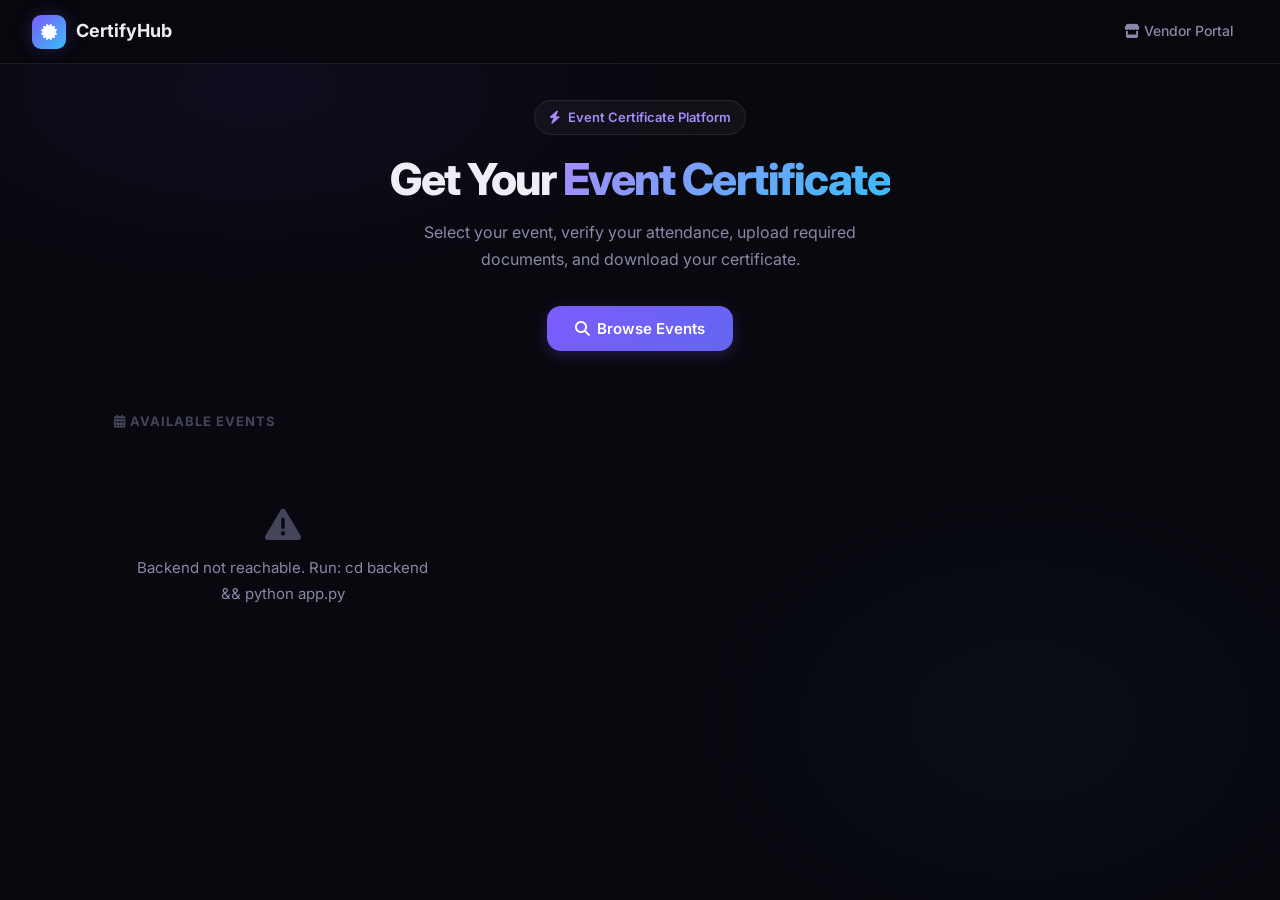
==== commit 3247ab23: "updated" ====
--- a/website/index.html
+++ b/website/index.html
@@ -1,921 +1,251 @@
 <!DOCTYPE html>
 <html lang="en">
 <head>
-    <meta charset="UTF-8">
-    <meta name="viewport" content="width=device-width, initial-scale=1.0">
-    <title>CertifyHub — Government Certificate Portal</title>
-    <link rel="stylesheet" href="css/style.css">
-    <link href="https://fonts.googleapis.com/css2?family=Inter:wght@300;400;500;600;700;800;900&family=JetBrains+Mono:wght@400;500&display=swap" rel="stylesheet">
-    <link rel="stylesheet" href="https://cdnjs.cloudflare.com/ajax/libs/font-awesome/6.5.1/css/all.min.css">
+  <meta charset="UTF-8">
+  <meta name="viewport" content="width=device-width, initial-scale=1.0">
+  <title>CertifyHub — Event Certificates</title>
+  <link rel="stylesheet" href="css/style.css">
+  <link rel="preconnect" href="https://fonts.googleapis.com">
+  <link href="https://fonts.googleapis.com/css2?family=Inter:wght@300;400;500;600;700;800;900&family=JetBrains+Mono:wght@400;500&display=swap" rel="stylesheet">
+  <link rel="stylesheet" href="https://cdnjs.cloudflare.com/ajax/libs/font-awesome/6.5.1/css/all.min.css">
+  <style>
+    .hero { padding: 100px 0 60px; text-align: center; }
+    .hero-eyebrow {
+      display: inline-flex; align-items: center; gap: 8px;
+      padding: 6px 14px; border-radius: 100px;
+      background: var(--surface); border: 1px solid var(--border);
+      color: var(--accent2); font-size: 13px; font-weight: 600; margin-bottom: 20px;
+    }
+    .hero h1 { margin-bottom: 16px; }
+    .hero p  { max-width: 520px; margin: 0 auto 32px; font-size: 16px; }
+    .events-grid { display: grid; grid-template-columns: repeat(auto-fill, minmax(300px, 1fr)); gap: 20px; }
+    .event-card { cursor: pointer; position: relative; overflow: hidden; }
+    .event-card::before { content:''; position:absolute; top:0; left:0; right:0; height:3px; background:linear-gradient(90deg,var(--accent),var(--blue)); opacity:0; transition:var(--t); }
+    .event-card:hover::before { opacity:1; }
+    .event-card:hover { transform: translateY(-3px); box-shadow: var(--shadow); }
+    .event-card-top { display:flex; align-items:flex-start; justify-content:space-between; gap:12px; margin-bottom:14px; }
+    .event-icon { width:44px; height:44px; border-radius:11px; background:linear-gradient(135deg,var(--accent),#6366f1); display:flex; align-items:center; justify-content:center; font-size:20px; color:#fff; flex-shrink:0; }
+    .event-card h3 { margin-bottom:4px; }
+    .event-desc { font-size:13px; color:var(--txt2); margin-bottom:16px; line-height:1.5; }
+    .event-meta { display:flex; gap:16px; flex-wrap:wrap; font-size:12px; color:var(--txt3); }
+    .event-meta span { display:flex; align-items:center; gap:5px; }
+    .docs-required { display:flex; flex-wrap:wrap; gap:8px; margin-top:14px; }
+    .doc-chip { padding:4px 10px; border-radius:100px; background:var(--surface); border:1px solid var(--border); font-size:12px; color:var(--txt2); display:flex; align-items:center; gap:5px; }
+    .doc-chip i { color:var(--accent2); font-size:10px; }
+    .flow-wrap { max-width: 680px; margin: 0 auto; }
+    .check-card { text-align: center; padding: 48px 40px; }
+    .check-icon { width:64px; height:64px; border-radius:16px; background:linear-gradient(135deg,var(--accent),#6366f1); display:flex; align-items:center; justify-content:center; font-size:28px; color:#fff; margin:0 auto 20px; box-shadow:0 4px 20px var(--accent-glow); }
+    .doc-upload-item { margin-bottom: 16px; }
+    .doc-upload-header { display:flex; align-items:center; gap:8px; margin-bottom:8px; }
+    .doc-upload-num { width:22px; height:22px; border-radius:50%; background:var(--surface); border:1px solid var(--border); font-size:11px; font-weight:700; color:var(--txt2); display:flex; align-items:center; justify-content:center; }
+    .verify-summary { display:grid; grid-template-columns:1fr 1fr; gap:12px; margin-bottom:24px; }
+    .verify-stat { padding:16px; border-radius:var(--r-sm); border:1px solid var(--border); text-align:center; }
+    .verify-stat .num { font-size:28px; font-weight:800; font-family:var(--mono); }
+    .verify-stat .lbl { font-size:12px; color:var(--txt3); margin-top:2px; }
+    .verify-stat.pass { border-color:rgba(34,197,94,0.3); background:rgba(34,197,94,0.04); }
+    .verify-stat.pass .num { color:var(--green); }
+    .verify-stat.fail { border-color:rgba(239,68,68,0.3); background:rgba(239,68,68,0.04); }
+    .verify-stat.fail .num { color:var(--red); }
+    .vendor-note { display:flex; gap:12px; align-items:flex-start; padding:14px 16px; border-radius:var(--r-sm); background:rgba(245,158,11,0.06); border:1px solid rgba(245,158,11,0.2); font-size:13px; color:var(--txt2); }
+    .vendor-note i { color:var(--yellow); margin-top:2px; }
+    .cert-actions { display:flex; gap:12px; justify-content:center; margin-top:24px; flex-wrap:wrap; }
+    .back-row { display:flex; align-items:center; gap:12px; margin-bottom:28px; }
+    .back-btn { display:flex; align-items:center; gap:6px; color:var(--txt2); font-size:14px; cursor:pointer; background:none; border:none; font-family:var(--font); transition:var(--t); padding:6px 0; }
+    .back-btn:hover { color:var(--txt); }
+  </style>
 </head>
 <body>
-    <!-- Animated Background -->
-    <div class="bg-mesh"></div>
-    <div class="floating-shapes">
-        <div class="shape shape-1"></div>
-        <div class="shape shape-2"></div>
-        <div class="shape shape-3"></div>
-        <div class="shape shape-4"></div>
-        <div class="shape shape-5"></div>
-    </div>
-
-    <!-- Navigation -->
-    <nav class="navbar" id="navbar">
-        <div class="nav-container">
-            <a href="#" class="logo" onclick="showPage('home')">
-                <div class="logo-icon">
-                    <i class="fas fa-certificate"></i>
-                </div>
-                <span class="logo-text">Certify<span class="accent">Hub</span></span>
-            </a>
-            <div class="nav-links">
-                <a href="#" class="nav-link active" data-page="home" onclick="showPage('home')">
-                    <i class="fas fa-home"></i> Home
-                </a>
-                <a href="#" class="nav-link" data-page="apply" onclick="showPage('apply')">
-                    <i class="fas fa-file-alt"></i> Apply
-                </a>
-                <a href="#" class="nav-link" data-page="track" onclick="showPage('track')">
-                    <i class="fas fa-search"></i> Track
-                </a>
-                <a href="#" class="nav-link" data-page="admin" onclick="showPage('admin')">
-                    <i class="fas fa-shield-alt"></i> Admin
-                </a>
-                <a href="#" class="nav-link" data-page="download" onclick="showPage('download')">
-                    <i class="fas fa-download"></i> Download
-                </a>
-            </div>
-            <div class="nav-actions">
-                <button class="theme-toggle" onclick="toggleTheme()" title="Toggle theme">
-                    <i class="fas fa-moon"></i>
-                </button>
-                <button class="btn btn-primary btn-sm" onclick="showPage('apply')">
-                    Get Started <i class="fas fa-arrow-right"></i>
-                </button>
-            </div>
-            <button class="hamburger" onclick="toggleMenu()">
-                <span></span><span></span><span></span>
-            </button>
-        </div>
-    </nav>
-
-    <!-- Mobile Menu -->
-    <div class="mobile-menu" id="mobileMenu">
-        <a href="#" onclick="showPage('home'); toggleMenu()"><i class="fas fa-home"></i> Home</a>
-        <a href="#" onclick="showPage('apply'); toggleMenu()"><i class="fas fa-file-alt"></i> Apply</a>
-        <a href="#" onclick="showPage('track'); toggleMenu()"><i class="fas fa-search"></i> Track</a>
-        <a href="#" onclick="showPage('admin'); toggleMenu()"><i class="fas fa-shield-alt"></i> Admin</a>
-        <a href="#" onclick="showPage('download'); toggleMenu()"><i class="fas fa-download"></i> Download</a>
-    </div>
-
-    <!-- ==================== HOME PAGE ==================== -->
-    <section class="page active" id="page-home">
-        <!-- Hero -->
-        <div class="hero">
-            <div class="hero-content">
-                <div class="hero-badge">
-                    <i class="fas fa-bolt"></i> Government Digital Services
-                </div>
-                <h1 class="hero-title">
-                    Your Certificates,<br>
-                    <span class="gradient-text">Simplified.</span>
-                </h1>
-                <p class="hero-subtitle">
-                    Apply for government certificates online. Upload documents, get verified instantly,
-                    and download your certified documents — all from one portal.
-                </p>
-                <div class="hero-actions">
-                    <button class="btn btn-primary btn-lg" onclick="showPage('apply')">
-                        <i class="fas fa-rocket"></i> Apply Now
-                    </button>
-                    <button class="btn btn-glass btn-lg" onclick="showPage('track')">
-                        <i class="fas fa-search"></i> Track Application
-                    </button>
-                </div>
-                <div class="hero-stats">
-                    <div class="stat">
-                        <span class="stat-number" data-count="12847">0</span>
-                        <span class="stat-label">Certificates Issued</span>
-                    </div>
-                    <div class="stat">
-                        <span class="stat-number" data-count="99">0</span>
-                        <span class="stat-label">% Verification Rate</span>
-                    </div>
-                    <div class="stat">
-                        <span class="stat-number" data-count="24">0</span>
-                        <span class="stat-label">Hour Processing</span>
-                    </div>
-                </div>
-            </div>
-            <div class="hero-visual">
-                <div class="certificate-preview">
-                    <div class="cert-header">
-                        <div class="cert-seal"><i class="fas fa-award"></i></div>
-                        <h3>Certificate of Verification</h3>
-                        <p>Government of India</p>
-                    </div>
-                    <div class="cert-body">
-                        <div class="cert-line"></div>
-                        <div class="cert-line short"></div>
-                        <div class="cert-line"></div>
-                        <div class="cert-line medium"></div>
-                        <div class="cert-qr">
-                            <i class="fas fa-qrcode"></i>
-                        </div>
-                    </div>
-                    <div class="cert-stamp">
-                        <i class="fas fa-check-circle"></i> VERIFIED
-                    </div>
-                </div>
-                <div class="floating-cards">
-                    <div class="float-card fc-1">
-                        <i class="fas fa-shield-alt"></i>
-                        <span>Secure</span>
-                    </div>
-                    <div class="float-card fc-2">
-                        <i class="fas fa-bolt"></i>
-                        <span>Instant</span>
-                    </div>
-                    <div class="float-card fc-3">
-                        <i class="fas fa-check-double"></i>
-                        <span>Verified</span>
-                    </div>
-                </div>
-            </div>
-        </div>
-
-        <!-- Certificate Types -->
-        <div class="section-container">
-            <div class="section-header">
-                <span class="section-tag"><i class="fas fa-layer-group"></i> Services</span>
-                <h2>Available Certificates</h2>
-                <p>Choose from a wide range of government-issued certificates</p>
-            </div>
-            <div class="cert-grid">
-                <div class="cert-card" onclick="selectCertType('birth')">
-                    <div class="cert-card-icon birth"><i class="fas fa-baby"></i></div>
-                    <h3>Birth Certificate</h3>
-                    <p>Official record of birth registration</p>
-                    <div class="cert-card-meta">
-                        <span><i class="fas fa-clock"></i> 2-3 days</span>
-                        <span><i class="fas fa-file"></i> 3 docs</span>
-                    </div>
-                </div>
-                <div class="cert-card" onclick="selectCertType('income')">
-                    <div class="cert-card-icon income"><i class="fas fa-coins"></i></div>
-                    <h3>Income Certificate</h3>
-                    <p>Proof of annual income verification</p>
-                    <div class="cert-card-meta">
-                        <span><i class="fas fa-clock"></i> 1-2 days</span>
-                        <span><i class="fas fa-file"></i> 4 docs</span>
-                    </div>
-                </div>
-                <div class="cert-card" onclick="selectCertType('domicile')">
-                    <div class="cert-card-icon domicile"><i class="fas fa-home"></i></div>
-                    <h3>Domicile Certificate</h3>
-                    <p>Proof of residential status</p>
-                    <div class="cert-card-meta">
-                        <span><i class="fas fa-clock"></i> 3-5 days</span>
-                        <span><i class="fas fa-file"></i> 5 docs</span>
-                    </div>
-                </div>
-                <div class="cert-card" onclick="selectCertType('caste')">
-                    <div class="cert-card-icon caste"><i class="fas fa-users"></i></div>
-                    <h3>Caste Certificate</h3>
-                    <p>Official caste/tribe verification</p>
-                    <div class="cert-card-meta">
-                        <span><i class="fas fa-clock"></i> 5-7 days</span>
-                        <span><i class="fas fa-file"></i> 4 docs</span>
-                    </div>
-                </div>
-                <div class="cert-card" onclick="selectCertType('character')">
-                    <div class="cert-card-icon character"><i class="fas fa-user-check"></i></div>
-                    <h3>Character Certificate</h3>
-                    <p>Good conduct & character proof</p>
-                    <div class="cert-card-meta">
-                        <span><i class="fas fa-clock"></i> 1-2 days</span>
-                        <span><i class="fas fa-file"></i> 2 docs</span>
-                    </div>
-                </div>
-                <div class="cert-card" onclick="selectCertType('marriage')">
-                    <div class="cert-card-icon marriage"><i class="fas fa-heart"></i></div>
-                    <h3>Marriage Certificate</h3>
-                    <p>Legal marriage registration</p>
-                    <div class="cert-card-meta">
-                        <span><i class="fas fa-clock"></i> 3-5 days</span>
-                        <span><i class="fas fa-file"></i> 6 docs</span>
-                    </div>
-                </div>
-                <div class="cert-card" onclick="selectCertType('death')">
-                    <div class="cert-card-icon death"><i class="fas fa-cross"></i></div>
-                    <h3>Death Certificate</h3>
-                    <p>Official death registration record</p>
-                    <div class="cert-card-meta">
-                        <span><i class="fas fa-clock"></i> 2-3 days</span>
-                        <span><i class="fas fa-file"></i> 3 docs</span>
-                    </div>
-                </div>
-                <div class="cert-card" onclick="selectCertType('education')">
-                    <div class="cert-card-icon education"><i class="fas fa-graduation-cap"></i></div>
-                    <h3>Education Certificate</h3>
-                    <p>Degree & qualification verification</p>
-                    <div class="cert-card-meta">
-                        <span><i class="fas fa-clock"></i> 5-7 days</span>
-                        <span><i class="fas fa-file"></i> 5 docs</span>
-                    </div>
-                </div>
-            </div>
-        </div>
-
-        <!-- How it works -->
-        <div class="section-container">
-            <div class="section-header">
-                <span class="section-tag"><i class="fas fa-magic"></i> Process</span>
-                <h2>How It Works</h2>
-                <p>Simple 4-step automated process powered by RPA</p>
-            </div>
-            <div class="steps-timeline">
-                <div class="step-item">
-                    <div class="step-number">01</div>
-                    <div class="step-content">
-                        <div class="step-icon"><i class="fas fa-hand-pointer"></i></div>
-                        <h3>Select Certificate</h3>
-                        <p>Choose the type of certificate you need from our catalog</p>
-                    </div>
-                </div>
-                <div class="step-connector"></div>
-                <div class="step-item">
-                    <div class="step-number">02</div>
-                    <div class="step-content">
-                        <div class="step-icon"><i class="fas fa-cloud-upload-alt"></i></div>
-                        <h3>Upload Documents</h3>
-                        <p>Upload required supporting documents for verification</p>
-                    </div>
-                </div>
-                <div class="step-connector"></div>
-                <div class="step-item">
-                    <div class="step-number">03</div>
-                    <div class="step-content">
-                        <div class="step-icon"><i class="fas fa-robot"></i></div>
-                        <h3>RPA Verification</h3>
-                        <p>UiPath bot verifies your documents against our database</p>
-                    </div>
-                </div>
-                <div class="step-connector"></div>
-                <div class="step-item">
-                    <div class="step-number">04</div>
-                    <div class="step-content">
-                        <div class="step-icon"><i class="fas fa-download"></i></div>
-                        <h3>Download Certificate</h3>
-                        <p>Get your verified and digitally signed certificate</p>
-                    </div>
-                </div>
-            </div>
-        </div>
-
-        <!-- Features -->
-        <div class="section-container">
-            <div class="section-header">
-                <span class="section-tag"><i class="fas fa-star"></i> Features</span>
-                <h2>Why CertifyHub?</h2>
-            </div>
-            <div class="features-grid">
-                <div class="feature-card">
-                    <div class="feature-icon"><i class="fas fa-robot"></i></div>
-                    <h3>RPA Powered</h3>
-                    <p>UiPath bots handle verification, validation, and certificate generation automatically</p>
-                </div>
-                <div class="feature-card">
-                    <div class="feature-icon"><i class="fas fa-lock"></i></div>
-                    <h3>Blockchain Secured</h3>
-                    <p>Every certificate is tamper-proof with unique hash verification</p>
-                </div>
-                <div class="feature-card">
-                    <div class="feature-icon"><i class="fas fa-qrcode"></i></div>
-                    <h3>QR Verification</h3>
-                    <p>Scan QR code on any certificate to instantly verify authenticity</p>
-                </div>
-                <div class="feature-card">
-                    <div class="feature-icon"><i class="fas fa-bell"></i></div>
-                    <h3>Real-time Tracking</h3>
-                    <p>Live status updates via SMS and email at every stage</p>
-                </div>
-                <div class="feature-card">
-                    <div class="feature-icon"><i class="fas fa-language"></i></div>
-                    <h3>Multi-language</h3>
-                    <p>Available in English, Hindi, and regional languages</p>
-                </div>
-                <div class="feature-card">
-                    <div class="feature-icon"><i class="fas fa-mobile-alt"></i></div>
-                    <h3>Mobile Friendly</h3>
-                    <p>Apply and track from any device, anywhere, anytime</p>
-                </div>
-            </div>
-        </div>
-
-        <!-- Footer -->
-        <footer class="footer">
-            <div class="footer-content">
-                <div class="footer-brand">
-                    <div class="logo">
-                        <div class="logo-icon"><i class="fas fa-certificate"></i></div>
-                        <span class="logo-text">Certify<span class="accent">Hub</span></span>
-                    </div>
-                    <p>Government Digital Certificate Portal — Powered by UiPath RPA</p>
-                </div>
-                <div class="footer-links">
-                    <div class="footer-col">
-                        <h4>Services</h4>
-                        <a href="#">Birth Certificate</a>
-                        <a href="#">Income Certificate</a>
-                        <a href="#">Domicile Certificate</a>
-                    </div>
-                    <div class="footer-col">
-                        <h4>Support</h4>
-                        <a href="#">Help Center</a>
-                        <a href="#">Contact Us</a>
-                        <a href="#">FAQs</a>
-                    </div>
-                    <div class="footer-col">
-                        <h4>Legal</h4>
-                        <a href="#">Privacy Policy</a>
-                        <a href="#">Terms of Service</a>
-                        <a href="#">Disclaimer</a>
-                    </div>
-                </div>
-            </div>
-            <div class="footer-bottom">
-                <p>&copy; 2026 CertifyHub. All rights reserved. | Built for UiPath RPA Demonstration</p>
-            </div>
-        </footer>
-    </section>
-
-    <!-- ==================== APPLY PAGE ==================== -->
-    <section class="page" id="page-apply">
-        <div class="page-container">
-            <div class="page-header">
-                <h1><i class="fas fa-file-alt"></i> Apply for Certificate</h1>
-                <p>Fill in your details and upload required documents</p>
-            </div>
-
-            <!-- Progress Steps -->
-            <div class="wizard-progress">
-                <div class="wizard-step active" data-step="1">
-                    <div class="wizard-dot"><i class="fas fa-user"></i></div>
-                    <span>Personal Info</span>
-                </div>
-                <div class="wizard-line"></div>
-                <div class="wizard-step" data-step="2">
-                    <div class="wizard-dot"><i class="fas fa-certificate"></i></div>
-                    <span>Certificate Type</span>
-                </div>
-                <div class="wizard-line"></div>
-                <div class="wizard-step" data-step="3">
-                    <div class="wizard-dot"><i class="fas fa-cloud-upload-alt"></i></div>
-                    <span>Upload Docs</span>
-                </div>
-                <div class="wizard-line"></div>
-                <div class="wizard-step" data-step="4">
-                    <div class="wizard-dot"><i class="fas fa-check-circle"></i></div>
-                    <span>Review & Submit</span>
-                </div>
-            </div>
-
-            <!-- Step 1: Personal Information -->
-            <div class="wizard-panel active" id="step-1">
-                <div class="form-card">
-                    <h2><i class="fas fa-user-circle"></i> Personal Information</h2>
-                    <div class="form-grid">
-                        <div class="form-group">
-                            <label><i class="fas fa-user"></i> Full Name *</label>
-                            <input type="text" id="fullName" placeholder="Enter your full name" required>
-                        </div>
-                        <div class="form-group">
-                            <label><i class="fas fa-envelope"></i> Email Address *</label>
-                            <input type="email" id="email" placeholder="your@email.com" required>
-                        </div>
-                        <div class="form-group">
-                            <label><i class="fas fa-phone"></i> Phone Number *</label>
-                            <input type="tel" id="phone" placeholder="+91 XXXXX XXXXX" required>
-                        </div>
-                        <div class="form-group">
-                            <label><i class="fas fa-id-card"></i> Aadhaar Number *</label>
-                            <input type="text" id="aadhaar" placeholder="XXXX XXXX XXXX" maxlength="14" required>
-                        </div>
-                        <div class="form-group">
-                            <label><i class="fas fa-calendar"></i> Date of Birth *</label>
-                            <input type="date" id="dob" required>
-                        </div>
-                        <div class="form-group">
-                            <label><i class="fas fa-venus-mars"></i> Gender *</label>
-                            <select id="gender" required>
-                                <option value="">Select Gender</option>
-                                <option value="male">Male</option>
-                                <option value="female">Female</option>
-                                <option value="other">Other</option>
-                            </select>
-                        </div>
-                        <div class="form-group full-width">
-                            <label><i class="fas fa-map-marker-alt"></i> Full Address *</label>
-                            <textarea id="address" placeholder="Enter your complete address" rows="3" required></textarea>
-                        </div>
-                        <div class="form-group">
-                            <label><i class="fas fa-city"></i> City *</label>
-                            <input type="text" id="city" placeholder="City" required>
-                        </div>
-                        <div class="form-group">
-                            <label><i class="fas fa-map"></i> State *</label>
-                            <select id="state" required>
-                                <option value="">Select State</option>
-                                <option value="andhra_pradesh">Andhra Pradesh</option>
-                                <option value="bihar">Bihar</option>
-                                <option value="delhi">Delhi</option>
-                                <option value="gujarat">Gujarat</option>
-                                <option value="karnataka">Karnataka</option>
-                                <option value="kerala">Kerala</option>
-                                <option value="maharashtra">Maharashtra</option>
-                                <option value="rajasthan">Rajasthan</option>
-                                <option value="tamil_nadu">Tamil Nadu</option>
-                                <option value="uttar_pradesh">Uttar Pradesh</option>
-                                <option value="west_bengal">West Bengal</option>
-                            </select>
-                        </div>
-                        <div class="form-group">
-                            <label><i class="fas fa-hashtag"></i> PIN Code *</label>
-                            <input type="text" id="pincode" placeholder="XXXXXX" maxlength="6" required>
-                        </div>
-                    </div>
-                    <div class="form-actions">
-                        <button class="btn btn-primary btn-lg" onclick="nextStep(2)">
-                            Continue <i class="fas fa-arrow-right"></i>
-                        </button>
-                    </div>
-                </div>
-            </div>
-
-            <!-- Step 2: Certificate Type -->
-            <div class="wizard-panel" id="step-2">
-                <div class="form-card">
-                    <h2><i class="fas fa-certificate"></i> Select Certificate Type</h2>
-                    <div class="cert-type-grid">
-                        <label class="cert-type-option">
-                            <input type="radio" name="certType" value="birth">
-                            <div class="cert-type-card">
-                                <i class="fas fa-baby"></i>
-                                <span>Birth Certificate</span>
-                            </div>
-                        </label>
-                        <label class="cert-type-option">
-                            <input type="radio" name="certType" value="income">
-                            <div class="cert-type-card">
-                                <i class="fas fa-coins"></i>
-                                <span>Income Certificate</span>
-                            </div>
-                        </label>
-                        <label class="cert-type-option">
-                            <input type="radio" name="certType" value="domicile">
-                            <div class="cert-type-card">
-                                <i class="fas fa-home"></i>
-                                <span>Domicile Certificate</span>
-                            </div>
-                        </label>
-                        <label class="cert-type-option">
-                            <input type="radio" name="certType" value="caste">
-                            <div class="cert-type-card">
-                                <i class="fas fa-users"></i>
-                                <span>Caste Certificate</span>
-                            </div>
-                        </label>
-                        <label class="cert-type-option">
-                            <input type="radio" name="certType" value="character">
-                            <div class="cert-type-card">
-                                <i class="fas fa-user-check"></i>
-                                <span>Character Certificate</span>
-                            </div>
-                        </label>
-                        <label class="cert-type-option">
-                            <input type="radio" name="certType" value="marriage">
-                            <div class="cert-type-card">
-                                <i class="fas fa-heart"></i>
-                                <span>Marriage Certificate</span>
-                            </div>
-                        </label>
-                        <label class="cert-type-option">
-                            <input type="radio" name="certType" value="death">
-                            <div class="cert-type-card">
-                                <i class="fas fa-cross"></i>
-                                <span>Death Certificate</span>
-                            </div>
-                        </label>
-                        <label class="cert-type-option">
-                            <input type="radio" name="certType" value="education">
-                            <div class="cert-type-card">
-                                <i class="fas fa-graduation-cap"></i>
-                                <span>Education Certificate</span>
-                            </div>
-                        </label>
-                    </div>
-
-                    <!-- Dynamic requirements info -->
-                    <div class="requirements-box" id="requirementsBox" style="display:none;">
-                        <h3><i class="fas fa-info-circle"></i> Required Documents</h3>
-                        <ul id="requirementsList"></ul>
-                    </div>
-
-                    <div class="form-actions">
-                        <button class="btn btn-outline btn-lg" onclick="prevStep(1)">
-                            <i class="fas fa-arrow-left"></i> Back
-                        </button>
-                        <button class="btn btn-primary btn-lg" onclick="nextStep(3)">
-                            Continue <i class="fas fa-arrow-right"></i>
-                        </button>
-                    </div>
-                </div>
-            </div>
-
-            <!-- Step 3: Upload Documents -->
-            <div class="wizard-panel" id="step-3">
-                <div class="form-card">
-                    <h2><i class="fas fa-cloud-upload-alt"></i> Upload Documents</h2>
-                    <p class="form-description">Upload clear scanned copies or photos of the required documents</p>
-
-                    <div id="uploadZones">
-                        <!-- Dynamically populated based on certificate type -->
-                    </div>
-
-                    <!-- Aadhaar upload (always required) -->
-                    <div class="upload-zone" id="zone-aadhaar">
-                        <div class="upload-area" onclick="triggerUpload('aadhaar')" ondrop="handleDrop(event, 'aadhaar')" ondragover="handleDragOver(event)" ondragleave="handleDragLeave(event)">
-                            <input type="file" id="file-aadhaar" accept=".pdf,.jpg,.jpeg,.png" onchange="handleFileSelect(this, 'aadhaar')" hidden>
-                            <div class="upload-icon"><i class="fas fa-cloud-upload-alt"></i></div>
-                            <h4>Aadhaar Card</h4>
-                            <p>Drag & drop or click to upload</p>
-                            <span class="upload-formats">PDF, JPG, PNG — Max 5MB</span>
-                        </div>
-                        <div class="upload-preview" id="preview-aadhaar" style="display:none;">
-                            <div class="preview-info">
-                                <i class="fas fa-file-alt"></i>
-                                <span class="preview-name"></span>
-                                <span class="preview-size"></span>
-                            </div>
-                            <div class="preview-status">
-                                <span class="status-badge pending"><i class="fas fa-clock"></i> Pending</span>
-                            </div>
-                            <button class="btn btn-sm btn-danger" onclick="removeFile('aadhaar')">
-                                <i class="fas fa-trash"></i>
-                            </button>
-                        </div>
-                    </div>
-
-                    <!-- Photo upload (always required) -->
-                    <div class="upload-zone" id="zone-photo">
-                        <div class="upload-area" onclick="triggerUpload('photo')" ondrop="handleDrop(event, 'photo')" ondragover="handleDragOver(event)" ondragleave="handleDragLeave(event)">
-                            <input type="file" id="file-photo" accept=".jpg,.jpeg,.png" onchange="handleFileSelect(this, 'photo')" hidden>
-                            <div class="upload-icon"><i class="fas fa-camera"></i></div>
-                            <h4>Passport Photo</h4>
-                            <p>Drag & drop or click to upload</p>
-                            <span class="upload-formats">JPG, PNG — Max 2MB</span>
-                        </div>
-                        <div class="upload-preview" id="preview-photo" style="display:none;">
-                            <div class="preview-info">
-                                <i class="fas fa-file-image"></i>
-                                <span class="preview-name"></span>
-                                <span class="preview-size"></span>
-                            </div>
-                            <div class="preview-status">
-                                <span class="status-badge pending"><i class="fas fa-clock"></i> Pending</span>
-                            </div>
-                            <button class="btn btn-sm btn-danger" onclick="removeFile('photo')">
-                                <i class="fas fa-trash"></i>
-                            </button>
-                        </div>
-                    </div>
-
-                    <div class="form-actions">
-                        <button class="btn btn-outline btn-lg" onclick="prevStep(2)">
-                            <i class="fas fa-arrow-left"></i> Back
-                        </button>
-                        <button class="btn btn-primary btn-lg" onclick="nextStep(4)">
-                            Review & Submit <i class="fas fa-arrow-right"></i>
-                        </button>
-                    </div>
-                </div>
-            </div>
-
-            <!-- Step 4: Review & Submit -->
-            <div class="wizard-panel" id="step-4">
-                <div class="form-card">
-                    <h2><i class="fas fa-check-circle"></i> Review & Submit</h2>
-
-                    <div class="review-sections">
-                        <div class="review-section">
-                            <h3><i class="fas fa-user"></i> Personal Details</h3>
-                            <div class="review-grid" id="reviewPersonal"></div>
-                        </div>
-                        <div class="review-section">
-                            <h3><i class="fas fa-certificate"></i> Certificate Details</h3>
-                            <div class="review-grid" id="reviewCert"></div>
-                        </div>
-                        <div class="review-section">
-                            <h3><i class="fas fa-file-alt"></i> Uploaded Documents</h3>
-                            <div class="review-docs" id="reviewDocs"></div>
-                        </div>
-                    </div>
-
-                    <div class="consent-box">
-                        <label class="checkbox-label">
-                            <input type="checkbox" id="consent">
-                            <span class="checkmark"></span>
-                            I hereby declare that the information provided is true and correct. I understand that providing false information may result in rejection and legal action.
-                        </label>
-                    </div>
-
-                    <div class="form-actions">
-                        <button class="btn btn-outline btn-lg" onclick="prevStep(3)">
-                            <i class="fas fa-arrow-left"></i> Back
-                        </button>
-                        <button class="btn btn-success btn-lg" onclick="submitApplication()" id="submitBtn">
-                            <i class="fas fa-paper-plane"></i> Submit Application
-                        </button>
-                    </div>
-                </div>
-
-                <!-- Success Modal -->
-                <div class="modal" id="successModal">
-                    <div class="modal-content success-modal">
-                        <div class="success-animation">
-                            <div class="success-circle">
-                                <i class="fas fa-check"></i>
-                            </div>
-                        </div>
-                        <h2>Application Submitted!</h2>
-                        <p>Your application has been received and is being processed.</p>
-                        <div class="tracking-id-box">
-                            <span class="label">Your Tracking ID</span>
-                            <span class="tracking-id" id="trackingId"></span>
-                            <button class="btn btn-sm btn-outline" onclick="copyTrackingId()">
-                                <i class="fas fa-copy"></i> Copy
-                            </button>
-                        </div>
-                        <p class="hint">Save this ID to track your application status</p>
-                        <div class="modal-actions">
-                            <button class="btn btn-primary" onclick="showPage('track'); closeModal()">
-                                <i class="fas fa-search"></i> Track Application
-                            </button>
-                            <button class="btn btn-outline" onclick="showPage('home'); closeModal()">
-                                <i class="fas fa-home"></i> Go Home
-                            </button>
-                        </div>
-                    </div>
-                </div>
-            </div>
-        </div>
-    </section>
-
-    <!-- ==================== TRACK PAGE ==================== -->
-    <section class="page" id="page-track">
-        <div class="page-container">
-            <div class="page-header">
-                <h1><i class="fas fa-search"></i> Track Application</h1>
-                <p>Enter your tracking ID to check application status</p>
-            </div>
-
-            <div class="track-search">
-                <div class="search-box">
-                    <i class="fas fa-search"></i>
-                    <input type="text" id="trackInput" placeholder="Enter Tracking ID (e.g., CERT-2026-XXXXX)">
-                    <button class="btn btn-primary" onclick="trackApplication()">
-                        <i class="fas fa-arrow-right"></i> Track
-                    </button>
-                </div>
-            </div>
-
-            <div id="trackResult" style="display:none;">
-                <div class="track-card">
-                    <div class="track-header">
-                        <div class="track-info">
-                            <h2 id="trackName"></h2>
-                            <p id="trackType"></p>
-                        </div>
-                        <div class="track-status" id="trackStatus"></div>
-                    </div>
-
-                    <div class="track-timeline" id="trackTimeline">
-                        <!-- Dynamically populated -->
-                    </div>
-
-                    <div class="track-details">
-                        <div class="detail-row">
-                            <span class="detail-label">Application ID</span>
-                            <span class="detail-value" id="trackAppId"></span>
-                        </div>
-                        <div class="detail-row">
-                            <span class="detail-label">Applied On</span>
-                            <span class="detail-value" id="trackDate"></span>
-                        </div>
-                        <div class="detail-row">
-                            <span class="detail-label">Documents</span>
-                            <span class="detail-value" id="trackDocs"></span>
-                        </div>
-                        <div class="detail-row">
-                            <span class="detail-label">Verification</span>
-                            <span class="detail-value" id="trackVerification"></span>
-                        </div>
-                    </div>
-                </div>
-            </div>
-
-            <!-- Recent Applications -->
-            <div class="recent-apps" id="recentApps">
-                <h3><i class="fas fa-history"></i> Recent Applications</h3>
-                <div class="apps-list" id="appsList">
-                    <div class="empty-state">
-                        <i class="fas fa-inbox"></i>
-                        <p>No applications yet. <a href="#" onclick="showPage('apply')">Apply now</a></p>
-                    </div>
-                </div>
-            </div>
-        </div>
-    </section>
-
-    <!-- ==================== ADMIN PAGE ==================== -->
-    <section class="page" id="page-admin">
-        <div class="page-container">
-            <div class="page-header">
-                <h1><i class="fas fa-shield-alt"></i> Admin Panel</h1>
-                <p>Document verification & application management</p>
-            </div>
-
-            <!-- Admin Login -->
-            <div id="adminLogin" class="admin-login">
-                <div class="form-card compact">
-                    <div class="admin-lock-icon">
-                        <i class="fas fa-lock"></i>
-                    </div>
-                    <h2>Admin Access</h2>
-                    <p>Enter credentials to access the verification panel</p>
-                    <div class="form-group">
-                        <label><i class="fas fa-user"></i> Username</label>
-                        <input type="text" id="adminUser" placeholder="admin" value="admin">
-                    </div>
-                    <div class="form-group">
-                        <label><i class="fas fa-key"></i> Password</label>
-                        <input type="password" id="adminPass" placeholder="admin123" value="admin123">
-                    </div>
-                    <button class="btn btn-primary btn-lg full-width" onclick="adminLogin()">
-                        <i class="fas fa-sign-in-alt"></i> Login
-                    </button>
-                    <p class="hint">Demo: admin / admin123</p>
-                </div>
-            </div>
-
-            <!-- Admin Dashboard -->
-            <div id="adminDashboard" style="display:none;">
-                <div class="admin-stats">
-                    <div class="admin-stat-card">
-                        <div class="admin-stat-icon blue"><i class="fas fa-file-alt"></i></div>
-                        <div class="admin-stat-info">
-                            <span class="admin-stat-number" id="statTotal">0</span>
-                            <span class="admin-stat-label">Total Applications</span>
-                        </div>
-                    </div>
-                    <div class="admin-stat-card">
-                        <div class="admin-stat-icon yellow"><i class="fas fa-clock"></i></div>
-                        <div class="admin-stat-info">
-                            <span class="admin-stat-number" id="statPending">0</span>
-                            <span class="admin-stat-label">Pending Review</span>
-                        </div>
-                    </div>
-                    <div class="admin-stat-card">
-                        <div class="admin-stat-icon green"><i class="fas fa-check-circle"></i></div>
-                        <div class="admin-stat-info">
-                            <span class="admin-stat-number" id="statApproved">0</span>
-                            <span class="admin-stat-label">Approved</span>
-                        </div>
-                    </div>
-                    <div class="admin-stat-card">
-                        <div class="admin-stat-icon red"><i class="fas fa-times-circle"></i></div>
-                        <div class="admin-stat-info">
-                            <span class="admin-stat-number" id="statRejected">0</span>
-                            <span class="admin-stat-label">Rejected</span>
-                        </div>
-                    </div>
-                </div>
-
-                <!-- Filters -->
-                <div class="admin-filters">
-                    <div class="filter-group">
-                        <select id="filterStatus" onchange="filterApplications()">
-                            <option value="all">All Status</option>
-                            <option value="pending">Pending</option>
-                            <option value="under_review">Under Review</option>
-                            <option value="approved">Approved</option>
-                            <option value="rejected">Rejected</option>
-                        </select>
-                        <select id="filterType" onchange="filterApplications()">
-                            <option value="all">All Types</option>
-                            <option value="birth">Birth</option>
-                            <option value="income">Income</option>
-                            <option value="domicile">Domicile</option>
-                            <option value="caste">Caste</option>
-                            <option value="character">Character</option>
-                            <option value="marriage">Marriage</option>
-                            <option value="death">Death</option>
-                            <option value="education">Education</option>
-                        </select>
-                    </div>
-                    <button class="btn btn-outline btn-sm" onclick="refreshAdmin()">
-                        <i class="fas fa-sync-alt"></i> Refresh
-                    </button>
-                </div>
-
-                <!-- Applications Table -->
-                <div class="admin-table-wrapper">
-                    <table class="admin-table" id="adminTable">
-                        <thead>
-                            <tr>
-                                <th>ID</th>
-                                <th>Applicant</th>
-                                <th>Type</th>
-                                <th>Date</th>
-                                <th>Documents</th>
-                                <th>Status</th>
-                                <th>Actions</th>
-                            </tr>
-                        </thead>
-                        <tbody id="adminTableBody">
-                        </tbody>
-                    </table>
-                </div>
-
-                <!-- Verification Modal -->
-                <div class="modal" id="verifyModal">
-                    <div class="modal-content verify-modal">
-                        <button class="modal-close" onclick="closeVerifyModal()">&times;</button>
-                        <h2><i class="fas fa-search-plus"></i> Document Verification</h2>
-                        <div id="verifyContent"></div>
-                        <div class="verify-actions">
-                            <div class="form-group">
-                                <label>Verification Notes</label>
-                                <textarea id="verifyNotes" placeholder="Add notes about the verification..." rows="3"></textarea>
-                            </div>
-                            <div class="verify-buttons">
-                                <button class="btn btn-success btn-lg" onclick="verifyAction('approved')">
-                                    <i class="fas fa-check"></i> Approve
-                                </button>
-                                <button class="btn btn-danger btn-lg" onclick="verifyAction('rejected')">
-                                    <i class="fas fa-times"></i> Reject
-                                </button>
-                            </div>
-                        </div>
-                    </div>
-                </div>
-            </div>
-        </div>
-    </section>
-
-    <!-- ==================== DOWNLOAD PAGE ==================== -->
-    <section class="page" id="page-download">
-        <div class="page-container">
-            <div class="page-header">
-                <h1><i class="fas fa-download"></i> Download Certificate</h1>
-                <p>Enter your tracking ID to download your approved certificate</p>
-            </div>
-
-            <div class="track-search">
-                <div class="search-box">
-                    <i class="fas fa-search"></i>
-                    <input type="text" id="downloadInput" placeholder="Enter Tracking ID">
-                    <button class="btn btn-primary" onclick="fetchCertificate()">
-                        <i class="fas fa-search"></i> Find
-                    </button>
-                </div>
-            </div>
-
-            <div id="downloadResult" style="display:none;">
-                <div class="download-card">
-                    <div class="download-preview" id="certPreview">
-                        <!-- Certificate preview rendered here -->
-                    </div>
-                    <div class="download-actions">
-                        <button class="btn btn-primary btn-lg" onclick="downloadCert('pdf')">
-                            <i class="fas fa-file-pdf"></i> Download PDF
-                        </button>
-                        <button class="btn btn-outline btn-lg" onclick="downloadCert('print')">
-                            <i class="fas fa-print"></i> Print
-                        </button>
-                        <button class="btn btn-glass btn-lg" onclick="verifyCertQR()">
-                            <i class="fas fa-qrcode"></i> Verify QR
-                        </button>
-                    </div>
-                </div>
-            </div>
-        </div>
-    </section>
-
-    <!-- Toast Notifications -->
-    <div class="toast-container" id="toastContainer"></div>
-
-    <script src="js/app.js"></script>
+
+<nav class="nav">
+  <a href="index.html" class="nav-brand" onclick="showHome()">
+    <div class="nav-brand-icon"><i class="fas fa-certificate"></i></div>
+    CertifyHub
+  </a>
+  <div class="nav-spacer"></div>
+  <div class="nav-links">
+    <a href="vendor.html" class="nav-link"><i class="fas fa-store"></i> Vendor Portal</a>
+  </div>
+</nav>
+
+<!-- HOME -->
+<div id="view-home">
+  <div class="container">
+    <div class="hero">
+      <div class="hero-eyebrow"><i class="fas fa-bolt"></i> Event Certificate Platform</div>
+      <h1>Get Your <span class="gradient-text">Event Certificate</span></h1>
+      <p>Select your event, verify your attendance, upload required documents, and download your certificate.</p>
+      <button class="btn btn-primary btn-lg" onclick="loadEvents()">
+        <i class="fas fa-search"></i> Browse Events
+      </button>
+    </div>
+    <div class="section-title"><i class="fas fa-calendar-alt"></i> Available Events</div>
+    <div id="events-grid" class="events-grid">
+      <div class="empty-state"><i class="fas fa-spinner fa-spin"></i><p>Loading events…</p></div>
+    </div>
+  </div>
+</div>
+
+<!-- FLOW -->
+<div id="view-flow" style="display:none">
+  <div class="container page-wrap">
+    <div class="back-row">
+      <button class="back-btn" onclick="showHome()"><i class="fas fa-arrow-left"></i> Back to events</button>
+      <div id="flow-event-badge" class="tag"></div>
+    </div>
+
+    <div class="wizard" id="wizard">
+      <div class="wizard-step active" data-step="1">
+        <div class="wizard-dot"><i class="fas fa-id-card"></i></div>
+        <span class="wizard-label">Verify Attendance</span>
+      </div>
+      <div class="wizard-line"></div>
+      <div class="wizard-step" data-step="2">
+        <div class="wizard-dot"><i class="fas fa-cloud-upload-alt"></i></div>
+        <span class="wizard-label">Upload Documents</span>
+      </div>
+      <div class="wizard-line"></div>
+      <div class="wizard-step" data-step="3">
+        <div class="wizard-dot"><i class="fas fa-shield-alt"></i></div>
+        <span class="wizard-label">Verification</span>
+      </div>
+      <div class="wizard-line"></div>
+      <div class="wizard-step" data-step="4">
+        <div class="wizard-dot"><i class="fas fa-award"></i></div>
+        <span class="wizard-label">Certificate</span>
+      </div>
+    </div>
+
+    <div class="flow-wrap">
+
+      <!-- Step 1 -->
+      <div class="wizard-panel active" id="panel-1">
+        <div class="card card-lg check-card">
+          <div class="check-icon"><i class="fas fa-user-check"></i></div>
+          <h2 id="step1-event-name" style="margin-bottom:8px"></h2>
+          <p style="margin-bottom:32px">Enter the name and ID number you used when you registered for this event.</p>
+          <div class="gap-stack" style="max-width:380px;margin:0 auto">
+            <div class="form-group">
+              <label class="form-label"><i class="fas fa-user"></i> Full Name</label>
+              <input id="att-name" class="form-input" placeholder="As per event registration">
+            </div>
+            <div class="form-group">
+              <label class="form-label"><i class="fas fa-fingerprint"></i> ID Number</label>
+              <input id="att-id" class="form-input" placeholder="e.g. ID001">
+            </div>
+            <button class="btn btn-primary btn-full btn-lg" onclick="checkAttendance()">
+              <i class="fas fa-search"></i> Verify Attendance
+            </button>
+          </div>
+        </div>
+      </div>
+
+      <!-- Step 2 -->
+      <div class="wizard-panel" id="panel-2">
+        <div class="card card-lg">
+          <h2 style="margin-bottom:6px"><i class="fas fa-cloud-upload-alt" style="color:var(--accent2)"></i> Upload Required Documents</h2>
+          <p style="margin-bottom:28px">Upload clear scans or photos. Each file must be under 5 MB.</p>
+          <div id="upload-list"></div>
+          <div style="display:flex;gap:12px;margin-top:28px;justify-content:flex-end">
+            <button class="btn btn-outline" onclick="goStep(1)"><i class="fas fa-arrow-left"></i> Back</button>
+            <button class="btn btn-primary btn-lg" onclick="submitAndVerify()">
+              <i class="fas fa-paper-plane"></i> Submit &amp; Verify
+            </button>
+          </div>
+        </div>
+      </div>
+
+      <!-- Step 3 -->
+      <div class="wizard-panel" id="panel-3">
+        <div class="card card-lg">
+          <h2 style="margin-bottom:6px"><i class="fas fa-shield-alt" style="color:var(--accent2)"></i> Verification Results</h2>
+          <p style="margin-bottom:24px">Our system checked each document. Results are shown below.</p>
+          <div class="verify-summary">
+            <div class="verify-stat pass">
+              <div class="num" id="pass-count">0</div>
+              <div class="lbl"><i class="fas fa-check-circle"></i> Verified</div>
+            </div>
+            <div class="verify-stat fail">
+              <div class="num" id="fail-count">0</div>
+              <div class="lbl"><i class="fas fa-times-circle"></i> Failed</div>
+            </div>
+          </div>
+          <div id="verify-results" class="gap-stack" style="margin-bottom:20px"></div>
+          <div id="all-passed-msg" style="display:none">
+            <div style="display:flex;gap:12px;align-items:center;padding:16px;border-radius:var(--r-sm);background:var(--green-dim);border:1px solid rgba(34,197,94,0.3);margin-bottom:20px">
+              <i class="fas fa-check-circle" style="color:var(--green);font-size:20px"></i>
+              <div>
+                <div style="font-weight:700;color:var(--green)" id="all-passed-title">All documents verified!</div>
+                <div style="font-size:13px;color:var(--txt2)">You can now generate your certificate.</div>
+              </div>
+            </div>
+          </div>
+          <div id="some-failed-msg" style="display:none">
+            <div class="vendor-note" style="margin-bottom:20px">
+              <i class="fas fa-info-circle"></i>
+              <div>Some documents failed verification. The vendor has been notified and can manually approve your application. This page will update automatically.</div>
+            </div>
+          </div>
+          <div style="display:flex;gap:12px;justify-content:flex-end">
+            <button class="btn btn-outline" onclick="goStep(2)"><i class="fas fa-arrow-left"></i> Back</button>
+            <button class="btn btn-success btn-lg" id="btn-get-cert" onclick="goStep(4)" style="display:none">
+              <i class="fas fa-award"></i> Get Certificate
+            </button>
+            <button class="btn btn-ghost btn-lg" id="btn-wait-vendor" style="display:none" disabled>
+              <i class="fas fa-clock"></i> Waiting for vendor…
+            </button>
+          </div>
+        </div>
+      </div>
+
+      <!-- Step 4 -->
+      <div class="wizard-panel" id="panel-4">
+        <div class="card card-lg" style="text-align:center;margin-bottom:20px">
+          <div style="display:inline-flex;align-items:center;gap:10px;padding:10px 20px;border-radius:100px;background:var(--green-dim);border:1px solid rgba(34,197,94,0.3);margin-bottom:20px">
+            <i class="fas fa-check-circle" style="color:var(--green)"></i>
+            <span style="color:var(--green);font-weight:700">Certificate Ready</span>
+          </div>
+          <h2 style="margin-bottom:6px">Your certificate has been generated</h2>
+          <p>Download or print it for your records.</p>
+        </div>
+
+        <div class="cert-paper" id="cert-preview">
+          <div class="cert-border"></div>
+          <div class="cert-seal"><i class="fas fa-award"></i></div>
+          <div class="cert-org">CertifyHub — Official Certificate</div>
+          <div class="cert-title">Certificate of Participation</div>
+          <div class="cert-sub">This is to certify that</div>
+          <div class="cert-body">
+            <strong id="cert-name">—</strong><br>
+            has successfully verified their attendance and documents for<br>
+            <strong id="cert-event">—</strong><br>
+            <span style="font-size:13px;color:#888" id="cert-date"></span>
+          </div>
+          <div class="cert-divider"></div>
+          <div class="cert-footer">
+            <div class="cert-qr"><i class="fas fa-qrcode"></i></div>
+            <div class="cert-sig">
+              <div class="cert-sig-line"></div>
+              <div class="cert-sig-name" id="cert-vendor">Authorized Signatory</div>
+            </div>
+          </div>
+          <div class="cert-hash" id="cert-hash"></div>
+        </div>
+
+        <div class="cert-actions">
+          <button class="btn btn-primary btn-lg" onclick="printCert()">
+            <i class="fas fa-print"></i> Print Certificate
+          </button>
+          <button class="btn btn-outline btn-lg" onclick="showHome()">
+            <i class="fas fa-home"></i> Back to Events
+          </button>
+        </div>
+      </div>
+
+    </div>
+  </div>
+</div>
+
+<div id="toasts"></div>
+<script src="js/user.js"></script>
 </body>
 </html>
--- a/website/css/style.css
+++ b/website/css/style.css
@@ -1,1962 +1,412 @@
-/* ============================================
-   CertifyHub — Government Certificate Portal
-   Premium Dark Theme with Glass Morphism
-   ============================================ */
+/* ══════════════════════════════════════════
+   CertifyHub — Shared Design System
+   ══════════════════════════════════════════ */
 
 :root {
-    --bg-primary: #0a0a0f;
-    --bg-secondary: #111118;
-    --bg-card: rgba(255,255,255,0.03);
-    --bg-card-hover: rgba(255,255,255,0.06);
-    --bg-glass: rgba(255,255,255,0.05);
-    --border: rgba(255,255,255,0.08);
-    --border-hover: rgba(255,255,255,0.15);
-    --text-primary: #f0f0f5;
-    --text-secondary: #8888a0;
-    --text-muted: #555570;
-    --accent: #6c5ce7;
-    --accent-light: #a29bfe;
-    --accent-glow: rgba(108,92,231,0.3);
-    --success: #00b894;
-    --success-glow: rgba(0,184,148,0.3);
-    --warning: #fdcb6e;
-    --warning-glow: rgba(253,203,110,0.3);
-    --danger: #e17055;
-    --danger-glow: rgba(225,112,85,0.3);
-    --info: #74b9ff;
-    --gradient-1: linear-gradient(135deg, #6c5ce7, #a29bfe);
-    --gradient-2: linear-gradient(135deg, #00b894, #55efc4);
-    --gradient-3: linear-gradient(135deg, #fd79a8, #e84393);
-    --gradient-4: linear-gradient(135deg, #fdcb6e, #f39c12);
-    --gradient-hero: linear-gradient(135deg, #6c5ce7 0%, #a29bfe 50%, #74b9ff 100%);
-    --radius: 16px;
-    --radius-sm: 10px;
-    --radius-lg: 24px;
-    --shadow: 0 8px 32px rgba(0,0,0,0.3);
-    --shadow-lg: 0 16px 64px rgba(0,0,0,0.4);
-    --transition: all 0.3s cubic-bezier(0.4, 0, 0.2, 1);
-    --font: 'Inter', -apple-system, BlinkMacSystemFont, sans-serif;
-    --font-mono: 'JetBrains Mono', monospace;
-}
-
-[data-theme="light"] {
-    --bg-primary: #f5f5fa;
-    --bg-secondary: #ffffff;
-    --bg-card: rgba(0,0,0,0.02);
-    --bg-card-hover: rgba(0,0,0,0.05);
-    --bg-glass: rgba(255,255,255,0.7);
-    --border: rgba(0,0,0,0.08);
-    --border-hover: rgba(0,0,0,0.15);
-    --text-primary: #1a1a2e;
-    --text-secondary: #555577;
-    --text-muted: #999;
-    --shadow: 0 8px 32px rgba(0,0,0,0.08);
-    --shadow-lg: 0 16px 64px rgba(0,0,0,0.12);
-}
-
-* { margin: 0; padding: 0; box-sizing: border-box; }
-
+  --bg:          #08080e;
+  --bg2:         #0f0f1a;
+  --bg3:         #141422;
+  --surface:     rgba(255,255,255,0.04);
+  --surface-h:   rgba(255,255,255,0.07);
+  --border:      rgba(255,255,255,0.08);
+  --border-h:    rgba(255,255,255,0.16);
+  --txt:         #eeeef5;
+  --txt2:        #8888a8;
+  --txt3:        #44445a;
+  --accent:      #7c5cfc;
+  --accent2:     #a78bfa;
+  --accent-glow: rgba(124,92,252,0.25);
+  --green:       #22c55e;
+  --green-dim:   rgba(34,197,94,0.15);
+  --red:         #ef4444;
+  --red-dim:     rgba(239,68,68,0.15);
+  --yellow:      #f59e0b;
+  --yellow-dim:  rgba(245,158,11,0.15);
+  --blue:        #38bdf8;
+  --blue-dim:    rgba(56,189,248,0.15);
+  --r:           14px;
+  --r-sm:        9px;
+  --r-lg:        20px;
+  --shadow:      0 8px 32px rgba(0,0,0,0.4);
+  --shadow-lg:   0 20px 60px rgba(0,0,0,0.5);
+  --t:           all 0.2s cubic-bezier(0.4,0,0.2,1);
+  --font:        'Inter', system-ui, sans-serif;
+  --mono:        'JetBrains Mono', monospace;
+}
+
+*, *::before, *::after { box-sizing: border-box; margin: 0; padding: 0; }
 html { scroll-behavior: smooth; }
-
 body {
-    font-family: var(--font);
-    background: var(--bg-primary);
-    color: var(--text-primary);
-    overflow-x: hidden;
-    line-height: 1.6;
-}
-
-/* ---- Animated Background ---- */
-.bg-mesh {
-    position: fixed;
-    inset: 0;
-    z-index: -2;
-    background:
-        radial-gradient(ellipse at 20% 50%, rgba(108,92,231,0.08) 0%, transparent 50%),
-        radial-gradient(ellipse at 80% 20%, rgba(116,185,255,0.06) 0%, transparent 50%),
-        radial-gradient(ellipse at 50% 80%, rgba(253,121,168,0.05) 0%, transparent 50%);
-}
-
-.floating-shapes {
-    position: fixed;
-    inset: 0;
-    z-index: -1;
-    pointer-events: none;
-    overflow: hidden;
-}
-
-.shape {
-    position: absolute;
-    border-radius: 50%;
-    opacity: 0.03;
-    animation: floatShape 20s ease-in-out infinite;
-}
-.shape-1 { width: 600px; height: 600px; background: var(--accent); top: -200px; left: -200px; animation-delay: 0s; }
-.shape-2 { width: 400px; height: 400px; background: var(--info); top: 50%; right: -100px; animation-delay: -5s; }
-.shape-3 { width: 300px; height: 300px; background: var(--danger); bottom: -100px; left: 30%; animation-delay: -10s; }
-.shape-4 { width: 200px; height: 200px; background: var(--success); top: 30%; left: 50%; animation-delay: -15s; }
-.shape-5 { width: 350px; height: 350px; background: var(--warning); bottom: 20%; right: 20%; animation-delay: -7s; }
-
-@keyframes floatShape {
-    0%, 100% { transform: translate(0, 0) scale(1); }
-    25% { transform: translate(30px, -30px) scale(1.05); }
-    50% { transform: translate(-20px, 20px) scale(0.95); }
-    75% { transform: translate(15px, 10px) scale(1.02); }
-}
-
-/* ---- Scrollbar ---- */
-::-webkit-scrollbar { width: 8px; }
-::-webkit-scrollbar-track { background: var(--bg-primary); }
-::-webkit-scrollbar-thumb { background: var(--border-hover); border-radius: 4px; }
+  font-family: var(--font);
+  background: var(--bg);
+  color: var(--txt);
+  min-height: 100vh;
+  line-height: 1.6;
+  overflow-x: hidden;
+}
+
+/* ── Scrollbar ── */
+::-webkit-scrollbar { width: 6px; }
+::-webkit-scrollbar-track { background: var(--bg); }
+::-webkit-scrollbar-thumb { background: var(--border-h); border-radius: 3px; }
 ::-webkit-scrollbar-thumb:hover { background: var(--accent); }
 
-/* ---- Navigation ---- */
-.navbar {
-    position: fixed;
-    top: 0;
-    left: 0;
-    right: 0;
-    z-index: 1000;
-    padding: 16px 0;
-    background: rgba(10,10,15,0.8);
-    backdrop-filter: blur(20px);
-    border-bottom: 1px solid var(--border);
-    transition: var(--transition);
-}
-
-[data-theme="light"] .navbar {
-    background: rgba(255,255,255,0.85);
-}
-
-.navbar.scrolled {
-    padding: 10px 0;
-    box-shadow: var(--shadow);
-}
-
-.nav-container {
-    max-width: 1280px;
-    margin: 0 auto;
-    padding: 0 24px;
-    display: flex;
-    align-items: center;
-    justify-content: space-between;
-}
-
-.logo {
-    display: flex;
-    align-items: center;
-    gap: 10px;
-    text-decoration: none;
-    color: var(--text-primary);
-}
-
-.logo-icon {
-    width: 38px;
-    height: 38px;
-    border-radius: 10px;
-    background: var(--gradient-1);
-    display: flex;
-    align-items: center;
-    justify-content: center;
-    color: white;
-    font-size: 18px;
-    box-shadow: 0 4px 15px var(--accent-glow);
-}
-
-.logo-text {
-    font-size: 20px;
-    font-weight: 700;
-    letter-spacing: -0.5px;
-}
-
-.accent { color: var(--accent-light); }
-
-.nav-links {
-    display: flex;
-    gap: 4px;
-}
-
+/* ── Background glow ── */
+body::before {
+  content: '';
+  position: fixed;
+  inset: 0;
+  z-index: -1;
+  background:
+    radial-gradient(ellipse 60% 40% at 20% 10%, rgba(124,92,252,0.07) 0%, transparent 60%),
+    radial-gradient(ellipse 50% 50% at 80% 80%, rgba(56,189,248,0.04) 0%, transparent 60%);
+  pointer-events: none;
+}
+
+/* ══ TYPOGRAPHY ══════════════════════════════ */
+h1 { font-size: clamp(28px, 4vw, 44px); font-weight: 800; letter-spacing: -1.5px; line-height: 1.1; }
+h2 { font-size: clamp(20px, 2.5vw, 28px); font-weight: 700; letter-spacing: -0.8px; }
+h3 { font-size: 18px; font-weight: 600; }
+h4 { font-size: 14px; font-weight: 600; }
+p  { color: var(--txt2); line-height: 1.7; }
+
+.gradient-text {
+  background: linear-gradient(135deg, var(--accent2), var(--blue));
+  -webkit-background-clip: text;
+  -webkit-text-fill-color: transparent;
+  background-clip: text;
+}
+
+/* ══ NAV ══════════════════════════════════════ */
+.nav {
+  position: fixed; top: 0; left: 0; right: 0; z-index: 100;
+  height: 64px;
+  display: flex; align-items: center;
+  padding: 0 32px;
+  background: rgba(8,8,14,0.85);
+  backdrop-filter: blur(20px);
+  border-bottom: 1px solid var(--border);
+}
+.nav-brand {
+  display: flex; align-items: center; gap: 10px;
+  font-size: 18px; font-weight: 700;
+  text-decoration: none; color: var(--txt);
+}
+.nav-brand-icon {
+  width: 34px; height: 34px; border-radius: 9px;
+  background: linear-gradient(135deg, var(--accent), var(--blue));
+  display: flex; align-items: center; justify-content: center;
+  font-size: 16px; color: #fff;
+  box-shadow: 0 0 16px var(--accent-glow);
+}
+.nav-spacer { flex: 1; }
+.nav-links  { display: flex; gap: 4px; align-items: center; }
 .nav-link {
-    padding: 8px 16px;
-    border-radius: var(--radius-sm);
-    color: var(--text-secondary);
-    text-decoration: none;
-    font-size: 14px;
-    font-weight: 500;
-    transition: var(--transition);
-    display: flex;
-    align-items: center;
-    gap: 6px;
-}
-
-.nav-link:hover, .nav-link.active {
-    color: var(--text-primary);
-    background: var(--bg-glass);
-}
-
-.nav-link.active {
-    color: var(--accent-light);
-}
-
-.nav-actions {
-    display: flex;
-    align-items: center;
-    gap: 8px;
-}
-
-.theme-toggle {
-    width: 38px;
-    height: 38px;
-    border-radius: 10px;
-    border: 1px solid var(--border);
-    background: var(--bg-glass);
-    color: var(--text-secondary);
-    cursor: pointer;
-    display: flex;
-    align-items: center;
-    justify-content: center;
-    transition: var(--transition);
-}
-
-.theme-toggle:hover {
-    border-color: var(--accent);
-    color: var(--accent-light);
-}
-
-.hamburger {
-    display: none;
-    flex-direction: column;
-    gap: 5px;
-    background: none;
-    border: none;
-    cursor: pointer;
-    padding: 4px;
-}
-
-.hamburger span {
-    width: 24px;
-    height: 2px;
-    background: var(--text-primary);
-    border-radius: 2px;
-    transition: var(--transition);
-}
-
-.mobile-menu {
-    display: none;
-    position: fixed;
-    top: 70px;
-    left: 0;
-    right: 0;
-    background: var(--bg-secondary);
-    border-bottom: 1px solid var(--border);
-    padding: 16px;
-    z-index: 999;
-    flex-direction: column;
-    gap: 4px;
-}
-
-.mobile-menu.active { display: flex; }
-
-.mobile-menu a {
-    padding: 12px 16px;
-    border-radius: var(--radius-sm);
-    color: var(--text-secondary);
-    text-decoration: none;
-    font-weight: 500;
-    display: flex;
-    align-items: center;
-    gap: 10px;
-    transition: var(--transition);
-}
-
-.mobile-menu a:hover {
-    background: var(--bg-glass);
-    color: var(--text-primary);
-}
-
-/* ---- Buttons ---- */
+  padding: 7px 14px; border-radius: var(--r-sm);
+  color: var(--txt2); text-decoration: none;
+  font-size: 14px; font-weight: 500;
+  transition: var(--t);
+}
+.nav-link:hover, .nav-link.active { color: var(--txt); background: var(--surface-h); }
+
+/* ══ BUTTONS ══════════════════════════════════ */
 .btn {
-    display: inline-flex;
-    align-items: center;
-    gap: 8px;
-    padding: 10px 20px;
-    border-radius: var(--radius-sm);
-    border: none;
-    font-family: var(--font);
-    font-weight: 600;
-    font-size: 14px;
-    cursor: pointer;
-    transition: var(--transition);
-    text-decoration: none;
-    white-space: nowrap;
-}
-
-.btn-sm { padding: 6px 14px; font-size: 13px; }
-.btn-lg { padding: 14px 28px; font-size: 15px; }
+  display: inline-flex; align-items: center; gap: 7px;
+  padding: 10px 20px; border-radius: var(--r-sm);
+  border: none; cursor: pointer;
+  font-family: var(--font); font-size: 14px; font-weight: 600;
+  transition: var(--t); white-space: nowrap; text-decoration: none;
+}
+.btn-sm  { padding: 6px 14px; font-size: 13px; }
+.btn-lg  { padding: 13px 28px; font-size: 15px; border-radius: var(--r); }
+.btn-xl  { padding: 16px 36px; font-size: 16px; border-radius: var(--r); }
 
 .btn-primary {
-    background: var(--gradient-1);
-    color: white;
-    box-shadow: 0 4px 15px var(--accent-glow);
-}
-.btn-primary:hover {
-    transform: translateY(-2px);
-    box-shadow: 0 8px 25px var(--accent-glow);
-}
+  background: linear-gradient(135deg, var(--accent), #6366f1);
+  color: #fff; box-shadow: 0 4px 16px var(--accent-glow);
+}
+.btn-primary:hover { transform: translateY(-2px); box-shadow: 0 8px 24px var(--accent-glow); }
 
 .btn-success {
-    background: var(--gradient-2);
-    color: white;
-    box-shadow: 0 4px 15px var(--success-glow);
+  background: linear-gradient(135deg, var(--green), #16a34a);
+  color: #fff; box-shadow: 0 4px 16px rgba(34,197,94,0.2);
 }
 .btn-success:hover { transform: translateY(-2px); }
 
-.btn-danger {
-    background: var(--danger);
-    color: white;
-}
-.btn-danger:hover { transform: translateY(-2px); opacity: 0.9; }
+.btn-danger  { background: var(--red); color: #fff; }
+.btn-danger:hover { opacity: 0.85; }
 
 .btn-outline {
-    background: transparent;
-    color: var(--text-primary);
-    border: 1px solid var(--border);
-}
-.btn-outline:hover {
-    border-color: var(--accent);
-    background: var(--bg-glass);
-}
-
-.btn-glass {
-    background: var(--bg-glass);
-    color: var(--text-primary);
-    border: 1px solid var(--border);
-    backdrop-filter: blur(10px);
-}
-.btn-glass:hover {
-    border-color: var(--border-hover);
-    background: var(--bg-card-hover);
-}
-
-.full-width { width: 100%; justify-content: center; }
-
-/* ---- Pages ---- */
-.page { display: none; min-height: 100vh; padding-top: 80px; }
-.page.active { display: block; }
-
-.page-container { max-width: 1100px; margin: 0 auto; padding: 40px 24px; }
-
-.page-header {
-    text-align: center;
-    margin-bottom: 48px;
-}
-.page-header h1 {
-    font-size: 32px;
-    font-weight: 800;
-    margin-bottom: 8px;
-}
-.page-header h1 i {
-    background: var(--gradient-1);
-    -webkit-background-clip: text;
-    -webkit-text-fill-color: transparent;
-    background-clip: text;
-}
-.page-header p {
-    color: var(--text-secondary);
-    font-size: 16px;
-}
-
-/* ---- Hero ---- */
-.hero {
-    max-width: 1280px;
-    margin: 0 auto;
-    padding: 80px 24px 60px;
-    display: grid;
-    grid-template-columns: 1fr 1fr;
-    gap: 60px;
-    align-items: center;
-    min-height: calc(100vh - 80px);
-}
-
-.hero-badge {
-    display: inline-flex;
-    align-items: center;
-    gap: 8px;
-    padding: 8px 16px;
-    border-radius: 100px;
-    background: var(--bg-glass);
-    border: 1px solid var(--border);
-    color: var(--accent-light);
-    font-size: 13px;
-    font-weight: 600;
-    margin-bottom: 24px;
-    backdrop-filter: blur(10px);
-}
-
-.hero-title {
-    font-size: 56px;
-    font-weight: 900;
-    line-height: 1.1;
-    letter-spacing: -2px;
-    margin-bottom: 20px;
-}
-
-.gradient-text {
-    background: var(--gradient-hero);
-    -webkit-background-clip: text;
-    -webkit-text-fill-color: transparent;
-    background-clip: text;
-}
-
-.hero-subtitle {
-    font-size: 17px;
-    color: var(--text-secondary);
-    line-height: 1.7;
-    margin-bottom: 32px;
-    max-width: 480px;
-}
-
-.hero-actions {
-    display: flex;
-    gap: 12px;
-    margin-bottom: 48px;
-    flex-wrap: wrap;
-}
-
-.hero-stats {
-    display: flex;
-    gap: 40px;
-}
-
-.stat-number {
-    font-size: 28px;
-    font-weight: 800;
-    color: var(--text-primary);
-    display: block;
-    font-family: var(--font-mono);
-}
-
-.stat-label {
-    font-size: 13px;
-    color: var(--text-muted);
-}
-
-/* Certificate Preview Visual */
-.hero-visual {
-    position: relative;
-    display: flex;
-    justify-content: center;
-}
-
-.certificate-preview {
-    width: 340px;
-    background: var(--bg-glass);
-    border: 1px solid var(--border);
-    border-radius: var(--radius-lg);
-    padding: 32px;
-    backdrop-filter: blur(20px);
-    animation: floatCert 6s ease-in-out infinite;
-    position: relative;
-}
-
-@keyframes floatCert {
-    0%, 100% { transform: translateY(0) rotate(0deg); }
-    50% { transform: translateY(-15px) rotate(1deg); }
-}
-
-.cert-header { text-align: center; margin-bottom: 24px; }
-
+  background: transparent; color: var(--txt);
+  border: 1px solid var(--border);
+}
+.btn-outline:hover { border-color: var(--border-h); background: var(--surface); }
+
+.btn-ghost { background: var(--surface); color: var(--txt2); }
+.btn-ghost:hover { background: var(--surface-h); color: var(--txt); }
+
+.btn:disabled { opacity: 0.4; cursor: not-allowed; transform: none !important; }
+.btn-full { width: 100%; justify-content: center; }
+
+/* ══ CARDS / SURFACES ════════════════════════ */
+.card {
+  background: var(--surface);
+  border: 1px solid var(--border);
+  border-radius: var(--r);
+  padding: 28px;
+  transition: var(--t);
+}
+.card:hover { border-color: var(--border-h); }
+.card-lg { padding: 36px; border-radius: var(--r-lg); }
+
+/* ══ BADGES ═══════════════════════════════════ */
+.badge {
+  display: inline-flex; align-items: center; gap: 5px;
+  padding: 4px 10px; border-radius: 100px;
+  font-size: 12px; font-weight: 600;
+}
+.badge-green   { background: var(--green-dim);  color: var(--green); }
+.badge-red     { background: var(--red-dim);    color: var(--red); }
+.badge-yellow  { background: var(--yellow-dim); color: var(--yellow); }
+.badge-blue    { background: var(--blue-dim);   color: var(--blue); }
+.badge-purple  { background: var(--accent-glow);color: var(--accent2); }
+
+/* ══ FORMS ════════════════════════════════════ */
+.form-group { display: flex; flex-direction: column; gap: 6px; }
+.form-label {
+  font-size: 13px; font-weight: 600; color: var(--txt2);
+  display: flex; align-items: center; gap: 6px;
+}
+.form-label i { color: var(--accent2); width: 14px; }
+
+.form-input, .form-select, .form-textarea {
+  padding: 11px 14px;
+  border: 1px solid var(--border);
+  border-radius: var(--r-sm);
+  background: var(--bg2);
+  color: var(--txt);
+  font-family: var(--font); font-size: 14px;
+  transition: var(--t); outline: none;
+  width: 100%;
+}
+.form-input::placeholder, .form-textarea::placeholder { color: var(--txt3); }
+.form-input:focus, .form-select:focus, .form-textarea:focus {
+  border-color: var(--accent);
+  box-shadow: 0 0 0 3px var(--accent-glow);
+}
+.form-input.error { border-color: var(--red); }
+.form-select option { background: var(--bg2); }
+
+.form-grid-2 { display: grid; grid-template-columns: 1fr 1fr; gap: 16px; }
+.form-grid-3 { display: grid; grid-template-columns: 1fr 1fr 1fr; gap: 16px; }
+.col-span-2  { grid-column: span 2; }
+
+/* ══ UPLOAD ═══════════════════════════════════ */
+.upload-area {
+  border: 2px dashed var(--border);
+  border-radius: var(--r);
+  padding: 28px;
+  text-align: center;
+  cursor: pointer;
+  transition: var(--t);
+}
+.upload-area:hover, .upload-area.drag-over {
+  border-color: var(--accent);
+  background: rgba(124,92,252,0.04);
+}
+.upload-icon { font-size: 28px; color: var(--txt3); margin-bottom: 10px; }
+.upload-hint { font-size: 12px; color: var(--txt3); margin-top: 6px; }
+
+.upload-preview {
+  display: flex; align-items: center; gap: 10px;
+  padding: 12px 14px;
+  background: var(--surface);
+  border: 1px solid var(--border);
+  border-radius: var(--r-sm);
+  margin-top: 8px;
+}
+.upload-preview i { color: var(--accent2); font-size: 18px; }
+.upload-preview-info { flex: 1; }
+.upload-preview-name { font-size: 14px; font-weight: 500; }
+.upload-preview-size { font-size: 12px; color: var(--txt3); }
+
+/* ══ DOC VERIFICATION RESULT ════════════════ */
+.doc-result {
+  display: flex; align-items: center; gap: 12px;
+  padding: 14px 16px;
+  border: 1px solid var(--border);
+  border-radius: var(--r-sm);
+  transition: var(--t);
+}
+.doc-result.verified { border-color: rgba(34,197,94,0.3); background: rgba(34,197,94,0.04); }
+.doc-result.failed   { border-color: rgba(239,68,68,0.3);  background: rgba(239,68,68,0.04); }
+.doc-result.pending  { border-color: var(--border); }
+.doc-result-icon { font-size: 20px; width: 28px; text-align: center; }
+.doc-result.verified .doc-result-icon { color: var(--green); }
+.doc-result.failed   .doc-result-icon { color: var(--red); }
+.doc-result.pending  .doc-result-icon { color: var(--txt3); }
+.doc-result-info  { flex: 1; }
+.doc-result-name  { font-size: 14px; font-weight: 600; }
+.doc-result-reason{ font-size: 12px; color: var(--red); margin-top: 2px; }
+.doc-result-conf  { font-size: 12px; color: var(--txt3); font-family: var(--mono); }
+
+/* ══ PROGRESS WIZARD ═════════════════════════ */
+.wizard {
+  display: flex; align-items: center; justify-content: center;
+  gap: 0; margin-bottom: 40px; flex-wrap: wrap;
+}
+.wizard-step {
+  display: flex; flex-direction: column; align-items: center; gap: 6px;
+}
+.wizard-dot {
+  width: 40px; height: 40px; border-radius: 12px;
+  background: var(--surface); border: 1.5px solid var(--border);
+  display: flex; align-items: center; justify-content: center;
+  font-size: 15px; color: var(--txt3); transition: var(--t);
+}
+.wizard-step.active   .wizard-dot { background: linear-gradient(135deg,var(--accent),#6366f1); border-color: var(--accent); color: #fff; box-shadow: 0 4px 14px var(--accent-glow); }
+.wizard-step.done     .wizard-dot { background: var(--green-dim); border-color: var(--green); color: var(--green); }
+.wizard-label { font-size: 12px; font-weight: 600; color: var(--txt3); }
+.wizard-step.active .wizard-label { color: var(--accent2); }
+.wizard-step.done   .wizard-label { color: var(--green); }
+.wizard-line {
+  width: 50px; height: 1.5px; background: var(--border);
+  margin: 0 6px 18px;
+}
+
+.wizard-panel { display: none; }
+.wizard-panel.active { display: block; animation: fadeUp 0.3s ease; }
+
+@keyframes fadeUp {
+  from { opacity: 0; transform: translateY(12px); }
+  to   { opacity: 1; transform: translateY(0); }
+}
+
+/* ══ TOAST ════════════════════════════════════ */
+#toasts {
+  position: fixed; bottom: 24px; right: 24px;
+  z-index: 9999; display: flex; flex-direction: column; gap: 8px;
+}
+.toast {
+  display: flex; align-items: center; gap: 10px;
+  padding: 13px 18px; border-radius: var(--r-sm);
+  background: var(--bg3); border: 1px solid var(--border);
+  box-shadow: var(--shadow-lg); font-size: 14px; min-width: 260px;
+  animation: slideIn 0.25s ease, fadeAway 0.3s ease 3.7s forwards;
+}
+.toast.success { border-color: var(--green); }
+.toast.success i { color: var(--green); }
+.toast.error   { border-color: var(--red); }
+.toast.error   i { color: var(--red); }
+.toast.info    { border-color: var(--accent); }
+.toast.info    i { color: var(--accent2); }
+
+@keyframes slideIn  { from { transform: translateX(100%); opacity: 0; } to { transform: none; opacity: 1; } }
+@keyframes fadeAway { to   { opacity: 0; transform: translateX(40px); pointer-events: none; } }
+
+/* ══ MODAL ════════════════════════════════════ */
+.modal-overlay {
+  position: fixed; inset: 0; z-index: 500;
+  background: rgba(0,0,0,0.6); backdrop-filter: blur(6px);
+  display: flex; align-items: center; justify-content: center;
+  padding: 24px;
+  opacity: 0; pointer-events: none; transition: var(--t);
+}
+.modal-overlay.open { opacity: 1; pointer-events: all; }
+.modal-box {
+  background: var(--bg2); border: 1px solid var(--border);
+  border-radius: var(--r-lg); padding: 36px;
+  width: 100%; max-width: 520px; max-height: 90vh; overflow-y: auto;
+  transform: scale(0.95); transition: var(--t);
+}
+.modal-overlay.open .modal-box { transform: scale(1); }
+.modal-header { display: flex; align-items: center; justify-content: space-between; margin-bottom: 24px; }
+.modal-close { background: var(--surface); border: none; color: var(--txt2); width: 32px; height: 32px; border-radius: 8px; cursor: pointer; font-size: 18px; display: flex; align-items: center; justify-content: center; transition: var(--t); }
+.modal-close:hover { background: var(--surface-h); color: var(--txt); }
+
+/* ══ TABLE ════════════════════════════════════ */
+.table-wrap { overflow-x: auto; border-radius: var(--r); border: 1px solid var(--border); }
+table { width: 100%; border-collapse: collapse; }
+thead th {
+  padding: 12px 16px; text-align: left;
+  font-size: 12px; font-weight: 700; text-transform: uppercase;
+  letter-spacing: 0.5px; color: var(--txt3);
+  background: var(--surface); border-bottom: 1px solid var(--border);
+}
+tbody td { padding: 13px 16px; font-size: 14px; border-bottom: 1px solid var(--border); }
+tbody tr:last-child td { border-bottom: none; }
+tbody tr:hover td { background: var(--surface); }
+.mono { font-family: var(--mono); font-size: 12px; color: var(--accent2); }
+
+/* ══ MISC UTILITIES ══════════════════════════ */
+.container { max-width: 1100px; margin: 0 auto; padding: 0 24px; }
+.page-wrap  { padding-top: 100px; padding-bottom: 60px; }
+.section    { margin-bottom: 48px; }
+.section-title { font-size: 13px; font-weight: 700; color: var(--txt3); text-transform: uppercase; letter-spacing: 1px; margin-bottom: 16px; }
+.divider    { height: 1px; background: var(--border); margin: 24px 0; }
+.gap-stack  { display: flex; flex-direction: column; gap: 12px; }
+.gap-row    { display: flex; gap: 12px; align-items: center; }
+.tag {
+  display: inline-flex; align-items: center; gap: 6px;
+  padding: 5px 12px; border-radius: 100px;
+  background: var(--surface); border: 1px solid var(--border);
+  font-size: 12px; font-weight: 600; color: var(--accent2);
+}
+.empty-state {
+  text-align: center; padding: 60px 20px; color: var(--txt3);
+}
+.empty-state i { font-size: 36px; margin-bottom: 12px; display: block; }
+.empty-state p { font-size: 15px; }
+
+/* ══ CERTIFICATE PREVIEW ═════════════════════ */
+.cert-paper {
+  background: #fff; color: #1a1a2e;
+  border-radius: var(--r); padding: 48px;
+  max-width: 640px; margin: 0 auto;
+  position: relative; overflow: hidden;
+  box-shadow: var(--shadow-lg);
+}
+.cert-paper::before {
+  content: '';
+  position: absolute; inset: 0;
+  background:
+    repeating-linear-gradient(45deg, transparent, transparent 40px, rgba(124,92,252,0.015) 40px, rgba(124,92,252,0.015) 80px);
+  pointer-events: none;
+}
+.cert-border {
+  position: absolute; inset: 12px;
+  border: 2px solid rgba(124,92,252,0.15);
+  border-radius: 10px; pointer-events: none;
+}
 .cert-seal {
-    width: 60px;
-    height: 60px;
-    border-radius: 50%;
-    background: var(--gradient-1);
-    display: flex;
-    align-items: center;
-    justify-content: center;
-    margin: 0 auto 12px;
-    font-size: 24px;
-    color: white;
-    box-shadow: 0 4px 20px var(--accent-glow);
-}
-
-.cert-header h3 { font-size: 16px; font-weight: 700; }
-.cert-header p { font-size: 12px; color: var(--text-muted); }
-
-.cert-body { display: flex; flex-direction: column; gap: 10px; }
-.cert-line {
-    height: 8px;
-    background: var(--bg-card-hover);
-    border-radius: 4px;
-}
-.cert-line.short { width: 60%; }
-.cert-line.medium { width: 80%; }
-
-.cert-qr {
-    width: 60px;
-    height: 60px;
-    background: var(--bg-card-hover);
-    border-radius: 8px;
-    display: flex;
-    align-items: center;
-    justify-content: center;
-    font-size: 28px;
-    color: var(--text-muted);
-    margin: 8px auto 0;
-}
-
-.cert-stamp {
-    position: absolute;
-    bottom: -10px;
-    right: -10px;
-    background: var(--gradient-2);
-    color: white;
-    padding: 8px 16px;
-    border-radius: 100px;
-    font-size: 12px;
-    font-weight: 700;
-    box-shadow: 0 4px 15px var(--success-glow);
-    animation: pulse 2s ease-in-out infinite;
-}
-
-@keyframes pulse {
-    0%, 100% { transform: scale(1); }
-    50% { transform: scale(1.05); }
-}
-
-.floating-cards { position: absolute; width: 100%; height: 100%; }
-
-.float-card {
-    position: absolute;
-    padding: 10px 16px;
-    background: var(--bg-glass);
-    border: 1px solid var(--border);
-    border-radius: var(--radius-sm);
-    backdrop-filter: blur(10px);
-    display: flex;
-    align-items: center;
-    gap: 8px;
-    font-size: 13px;
-    font-weight: 600;
-    animation: floatCard 4s ease-in-out infinite;
-}
-
-.float-card i { color: var(--accent-light); }
-
-.fc-1 { top: 10px; left: -30px; animation-delay: 0s; }
-.fc-2 { top: 40%; right: -40px; animation-delay: -1.3s; }
-.fc-3 { bottom: 20px; left: -20px; animation-delay: -2.6s; }
-
-@keyframes floatCard {
-    0%, 100% { transform: translateY(0); }
-    50% { transform: translateY(-10px); }
-}
-
-/* ---- Sections ---- */
-.section-container {
-    max-width: 1280px;
-    margin: 0 auto;
-    padding: 80px 24px;
-}
-
-.section-header {
-    text-align: center;
-    margin-bottom: 48px;
-}
-
-.section-tag {
-    display: inline-flex;
-    align-items: center;
-    gap: 6px;
-    padding: 6px 14px;
-    border-radius: 100px;
-    background: var(--bg-glass);
-    border: 1px solid var(--border);
-    color: var(--accent-light);
-    font-size: 12px;
-    font-weight: 600;
-    text-transform: uppercase;
-    letter-spacing: 1px;
-    margin-bottom: 12px;
-}
-
-.section-header h2 {
-    font-size: 36px;
-    font-weight: 800;
-    letter-spacing: -1px;
-    margin-bottom: 8px;
-}
-
-.section-header p {
-    color: var(--text-secondary);
-    font-size: 16px;
-}
-
-/* ---- Certificate Grid (Home) ---- */
-.cert-grid {
-    display: grid;
-    grid-template-columns: repeat(auto-fill, minmax(260px, 1fr));
-    gap: 20px;
-}
-
-.cert-card {
-    background: var(--bg-card);
-    border: 1px solid var(--border);
-    border-radius: var(--radius);
-    padding: 28px;
-    cursor: pointer;
-    transition: var(--transition);
-    position: relative;
-    overflow: hidden;
-}
-
-.cert-card::before {
-    content: '';
-    position: absolute;
-    top: 0;
-    left: 0;
-    right: 0;
-    height: 3px;
-    background: var(--gradient-1);
-    opacity: 0;
-    transition: var(--transition);
-}
-
-.cert-card:hover {
-    border-color: var(--border-hover);
-    background: var(--bg-card-hover);
-    transform: translateY(-4px);
-    box-shadow: var(--shadow);
-}
-
-.cert-card:hover::before { opacity: 1; }
-
-.cert-card-icon {
-    width: 50px;
-    height: 50px;
-    border-radius: 12px;
-    display: flex;
-    align-items: center;
-    justify-content: center;
-    font-size: 22px;
-    margin-bottom: 16px;
-}
-
-.cert-card-icon.birth { background: rgba(108,92,231,0.15); color: var(--accent-light); }
-.cert-card-icon.income { background: rgba(253,203,110,0.15); color: var(--warning); }
-.cert-card-icon.domicile { background: rgba(0,184,148,0.15); color: var(--success); }
-.cert-card-icon.caste { background: rgba(116,185,255,0.15); color: var(--info); }
-.cert-card-icon.character { background: rgba(162,155,254,0.15); color: var(--accent-light); }
-.cert-card-icon.marriage { background: rgba(253,121,168,0.15); color: #fd79a8; }
-.cert-card-icon.death { background: rgba(225,112,85,0.15); color: var(--danger); }
-.cert-card-icon.education { background: rgba(0,206,209,0.15); color: #00cec9; }
-
-.cert-card h3 {
-    font-size: 16px;
-    font-weight: 700;
-    margin-bottom: 6px;
-}
-
-.cert-card p {
-    font-size: 13px;
-    color: var(--text-secondary);
-    margin-bottom: 16px;
-}
-
-.cert-card-meta {
-    display: flex;
-    gap: 16px;
-    font-size: 12px;
-    color: var(--text-muted);
-}
-
-.cert-card-meta i { margin-right: 4px; }
-
-/* ---- Steps Timeline ---- */
-.steps-timeline {
-    display: flex;
-    align-items: center;
-    justify-content: center;
-    gap: 0;
-    flex-wrap: wrap;
-}
-
-.step-item {
-    display: flex;
-    flex-direction: column;
-    align-items: center;
-    text-align: center;
-    max-width: 200px;
-    position: relative;
-}
-
-.step-number {
-    font-size: 40px;
-    font-weight: 900;
-    color: var(--bg-card-hover);
-    font-family: var(--font-mono);
-    line-height: 1;
-    margin-bottom: 12px;
-}
-
-.step-icon {
-    width: 56px;
-    height: 56px;
-    border-radius: 16px;
-    background: var(--gradient-1);
-    display: flex;
-    align-items: center;
-    justify-content: center;
-    font-size: 22px;
-    color: white;
-    margin-bottom: 14px;
-    box-shadow: 0 4px 15px var(--accent-glow);
-}
-
-.step-content h3 {
-    font-size: 15px;
-    font-weight: 700;
-    margin-bottom: 6px;
-}
-
-.step-content p {
-    font-size: 13px;
-    color: var(--text-secondary);
-}
-
-.step-connector {
-    width: 60px;
-    height: 2px;
-    background: var(--border);
-    margin: 0 8px;
-    margin-bottom: 60px;
-}
-
-/* ---- Features ---- */
-.features-grid {
-    display: grid;
-    grid-template-columns: repeat(auto-fill, minmax(300px, 1fr));
-    gap: 20px;
-}
-
-.feature-card {
-    background: var(--bg-card);
-    border: 1px solid var(--border);
-    border-radius: var(--radius);
-    padding: 28px;
-    transition: var(--transition);
-}
-
-.feature-card:hover {
-    border-color: var(--border-hover);
-    transform: translateY(-2px);
-}
-
-.feature-icon {
-    width: 48px;
-    height: 48px;
-    border-radius: 12px;
-    background: var(--gradient-1);
-    display: flex;
-    align-items: center;
-    justify-content: center;
-    font-size: 20px;
-    color: white;
-    margin-bottom: 16px;
-}
-
-.feature-card h3 {
-    font-size: 16px;
-    font-weight: 700;
-    margin-bottom: 8px;
-}
-
-.feature-card p {
-    font-size: 14px;
-    color: var(--text-secondary);
-    line-height: 1.6;
-}
-
-/* ---- Footer ---- */
-.footer {
-    border-top: 1px solid var(--border);
-    margin-top: 40px;
-}
-
-.footer-content {
-    max-width: 1280px;
-    margin: 0 auto;
-    padding: 60px 24px 40px;
-    display: grid;
-    grid-template-columns: 1.5fr 2fr;
-    gap: 60px;
-}
-
-.footer-brand p {
-    color: var(--text-secondary);
-    font-size: 14px;
-    margin-top: 12px;
-    max-width: 300px;
-}
-
-.footer-links {
-    display: grid;
-    grid-template-columns: repeat(3, 1fr);
-    gap: 24px;
-}
-
-.footer-col h4 {
-    font-size: 14px;
-    font-weight: 700;
-    margin-bottom: 16px;
-    color: var(--text-primary);
-}
-
-.footer-col a {
-    display: block;
-    color: var(--text-secondary);
-    text-decoration: none;
-    font-size: 14px;
-    margin-bottom: 8px;
-    transition: var(--transition);
-}
-
-.footer-col a:hover { color: var(--accent-light); }
-
-.footer-bottom {
-    max-width: 1280px;
-    margin: 0 auto;
-    padding: 20px 24px;
-    border-top: 1px solid var(--border);
-    text-align: center;
-}
-
-.footer-bottom p {
-    color: var(--text-muted);
-    font-size: 13px;
-}
-
-/* ---- Wizard Progress ---- */
-.wizard-progress {
-    display: flex;
-    align-items: center;
-    justify-content: center;
-    gap: 0;
-    margin-bottom: 40px;
-    flex-wrap: wrap;
-}
-
-.wizard-step {
-    display: flex;
-    flex-direction: column;
-    align-items: center;
-    gap: 8px;
-}
-
-.wizard-dot {
-    width: 44px;
-    height: 44px;
-    border-radius: 12px;
-    background: var(--bg-card);
-    border: 2px solid var(--border);
-    display: flex;
-    align-items: center;
-    justify-content: center;
-    font-size: 16px;
-    color: var(--text-muted);
-    transition: var(--transition);
-}
-
-.wizard-step.active .wizard-dot {
-    background: var(--gradient-1);
-    border-color: var(--accent);
-    color: white;
-    box-shadow: 0 4px 15px var(--accent-glow);
-}
-
-.wizard-step.completed .wizard-dot {
-    background: var(--gradient-2);
-    border-color: var(--success);
-    color: white;
-}
-
-.wizard-step span {
-    font-size: 12px;
-    font-weight: 600;
-    color: var(--text-muted);
-}
-
-.wizard-step.active span { color: var(--accent-light); }
-.wizard-step.completed span { color: var(--success); }
-
-.wizard-line {
-    width: 60px;
-    height: 2px;
-    background: var(--border);
-    margin: 0 8px;
-    margin-bottom: 20px;
-}
-
-.wizard-panel { display: none; }
-.wizard-panel.active { display: block; animation: fadeIn 0.4s ease; }
-
-@keyframes fadeIn {
-    from { opacity: 0; transform: translateY(10px); }
-    to { opacity: 1; transform: translateY(0); }
-}
-
-/* ---- Form Card ---- */
-.form-card {
-    background: var(--bg-card);
-    border: 1px solid var(--border);
-    border-radius: var(--radius-lg);
-    padding: 40px;
-    backdrop-filter: blur(10px);
-}
-
-.form-card.compact {
-    max-width: 440px;
-    margin: 0 auto;
-    text-align: center;
-}
-
-.form-card h2 {
-    font-size: 22px;
-    font-weight: 700;
-    margin-bottom: 24px;
-}
-
-.form-card h2 i {
-    color: var(--accent-light);
-    margin-right: 8px;
-}
-
-.form-grid {
-    display: grid;
-    grid-template-columns: 1fr 1fr;
-    gap: 20px;
-}
-
-.form-group { display: flex; flex-direction: column; gap: 6px; }
-.form-group.full-width { grid-column: 1 / -1; }
-
-.form-group label {
-    font-size: 13px;
-    font-weight: 600;
-    color: var(--text-secondary);
-}
-
-.form-group label i {
-    color: var(--accent-light);
-    margin-right: 4px;
-    width: 16px;
-}
-
-.form-group input,
-.form-group select,
-.form-group textarea {
-    padding: 12px 16px;
-    border-radius: var(--radius-sm);
-    border: 1px solid var(--border);
-    background: var(--bg-primary);
-    color: var(--text-primary);
-    font-family: var(--font);
-    font-size: 14px;
-    transition: var(--transition);
-    outline: none;
-}
-
-.form-group input:focus,
-.form-group select:focus,
-.form-group textarea:focus {
-    border-color: var(--accent);
-    box-shadow: 0 0 0 3px var(--accent-glow);
-}
-
-.form-group input::placeholder,
-.form-group textarea::placeholder {
-    color: var(--text-muted);
-}
-
-.form-description {
-    color: var(--text-secondary);
-    font-size: 14px;
-    margin-bottom: 24px;
-}
-
-.form-actions {
-    display: flex;
-    justify-content: flex-end;
-    gap: 12px;
-    margin-top: 32px;
-}
-
-/* ---- Certificate Type Selection ---- */
-.cert-type-grid {
-    display: grid;
-    grid-template-columns: repeat(auto-fill, minmax(180px, 1fr));
-    gap: 12px;
-    margin-bottom: 24px;
-}
-
-.cert-type-option input { display: none; }
-
-.cert-type-card {
-    padding: 20px;
-    border: 2px solid var(--border);
-    border-radius: var(--radius);
-    text-align: center;
-    cursor: pointer;
-    transition: var(--transition);
-    display: flex;
-    flex-direction: column;
-    align-items: center;
-    gap: 10px;
-}
-
-.cert-type-card i {
-    font-size: 28px;
-    color: var(--text-muted);
-    transition: var(--transition);
-}
-
-.cert-type-card span {
-    font-size: 13px;
-    font-weight: 600;
-}
-
-.cert-type-option input:checked + .cert-type-card {
-    border-color: var(--accent);
-    background: rgba(108,92,231,0.08);
-    box-shadow: 0 0 0 3px var(--accent-glow);
-}
-
-.cert-type-option input:checked + .cert-type-card i {
-    color: var(--accent-light);
-}
-
-.cert-type-card:hover {
-    border-color: var(--border-hover);
-    background: var(--bg-card-hover);
-}
-
-/* ---- Requirements Box ---- */
-.requirements-box {
-    background: rgba(108,92,231,0.06);
-    border: 1px solid rgba(108,92,231,0.2);
-    border-radius: var(--radius);
-    padding: 20px;
-    margin-top: 20px;
-}
-
-.requirements-box h3 {
-    font-size: 14px;
-    font-weight: 700;
-    color: var(--accent-light);
-    margin-bottom: 12px;
-}
-
-.requirements-box ul {
-    list-style: none;
-    display: flex;
-    flex-direction: column;
-    gap: 8px;
-}
-
-.requirements-box li {
-    font-size: 13px;
-    color: var(--text-secondary);
-    padding-left: 20px;
-    position: relative;
-}
-
-.requirements-box li::before {
-    content: '\f00c';
-    font-family: 'Font Awesome 6 Free';
-    font-weight: 900;
-    position: absolute;
-    left: 0;
-    color: var(--success);
-    font-size: 11px;
-}
-
-/* ---- Upload Zones ---- */
-.upload-zone {
-    margin-bottom: 16px;
-}
-
-.upload-area {
-    border: 2px dashed var(--border);
-    border-radius: var(--radius);
-    padding: 32px;
-    text-align: center;
-    cursor: pointer;
-    transition: var(--transition);
-}
-
-.upload-area:hover, .upload-area.dragover {
-    border-color: var(--accent);
-    background: rgba(108,92,231,0.04);
-}
-
-.upload-icon {
-    font-size: 32px;
-    color: var(--text-muted);
-    margin-bottom: 12px;
-}
-
-.upload-area h4 {
-    font-size: 15px;
-    font-weight: 600;
-    margin-bottom: 4px;
-}
-
-.upload-area p {
-    font-size: 13px;
-    color: var(--text-secondary);
-}
-
-.upload-formats {
-    font-size: 11px;
-    color: var(--text-muted);
-    margin-top: 8px;
-    display: block;
-}
-
-.upload-preview {
-    display: flex;
-    align-items: center;
-    gap: 12px;
-    padding: 14px 18px;
-    background: var(--bg-card);
-    border: 1px solid var(--border);
-    border-radius: var(--radius-sm);
-    margin-top: 8px;
-}
-
-.preview-info {
-    display: flex;
-    align-items: center;
-    gap: 10px;
-    flex: 1;
-}
-
-.preview-info i {
-    color: var(--accent-light);
-    font-size: 18px;
-}
-
-.preview-name {
-    font-size: 14px;
-    font-weight: 500;
-}
-
-.preview-size {
-    font-size: 12px;
-    color: var(--text-muted);
-}
-
-.status-badge {
-    padding: 4px 10px;
-    border-radius: 100px;
-    font-size: 11px;
-    font-weight: 600;
-}
-
-.status-badge.pending { background: rgba(253,203,110,0.15); color: var(--warning); }
-.status-badge.verified { background: rgba(0,184,148,0.15); color: var(--success); }
-.status-badge.rejected { background: rgba(225,112,85,0.15); color: var(--danger); }
-
-/* ---- Review Section ---- */
-.review-sections { display: flex; flex-direction: column; gap: 24px; }
-
-.review-section {
-    background: var(--bg-primary);
-    border: 1px solid var(--border);
-    border-radius: var(--radius);
-    padding: 20px;
-}
-
-.review-section h3 {
-    font-size: 15px;
-    font-weight: 700;
-    margin-bottom: 16px;
-    color: var(--accent-light);
-}
-
-.review-grid {
-    display: grid;
-    grid-template-columns: 1fr 1fr;
-    gap: 12px;
-}
-
-.review-item {
-    display: flex;
-    flex-direction: column;
-    gap: 2px;
-}
-
-.review-item .label {
-    font-size: 11px;
-    font-weight: 600;
-    color: var(--text-muted);
-    text-transform: uppercase;
-    letter-spacing: 0.5px;
-}
-
-.review-item .value {
-    font-size: 14px;
-    font-weight: 500;
-}
-
-.review-docs {
-    display: flex;
-    flex-direction: column;
-    gap: 8px;
-}
-
-.review-doc {
-    display: flex;
-    align-items: center;
-    gap: 10px;
-    padding: 10px;
-    background: var(--bg-card);
-    border-radius: var(--radius-sm);
-}
-
-.review-doc i { color: var(--accent-light); }
-.review-doc span { font-size: 14px; }
-
-/* ---- Consent ---- */
-.consent-box {
-    margin-top: 24px;
-    padding: 20px;
-    background: rgba(253,203,110,0.05);
-    border: 1px solid rgba(253,203,110,0.15);
-    border-radius: var(--radius);
-}
-
-.checkbox-label {
-    display: flex;
-    align-items: flex-start;
-    gap: 12px;
-    cursor: pointer;
-    font-size: 13px;
-    color: var(--text-secondary);
-    line-height: 1.5;
-}
-
-.checkbox-label input { margin-top: 3px; accent-color: var(--accent); }
-
-/* ---- Modals ---- */
-.modal {
-    display: none;
-    position: fixed;
-    inset: 0;
-    z-index: 2000;
-    background: rgba(0,0,0,0.6);
-    backdrop-filter: blur(8px);
-    display: flex;
-    align-items: center;
-    justify-content: center;
-    opacity: 0;
-    pointer-events: none;
-    transition: var(--transition);
-}
-
-.modal.active {
-    opacity: 1;
-    pointer-events: all;
-}
-
-.modal-content {
-    background: var(--bg-secondary);
-    border: 1px solid var(--border);
-    border-radius: var(--radius-lg);
-    padding: 40px;
-    max-width: 500px;
-    width: 90%;
-    max-height: 90vh;
-    overflow-y: auto;
-    transform: scale(0.9);
-    transition: var(--transition);
-}
-
-.modal.active .modal-content {
-    transform: scale(1);
-}
-
-.modal-close {
-    position: absolute;
-    top: 16px;
-    right: 16px;
-    width: 36px;
-    height: 36px;
-    border-radius: 50%;
-    border: none;
-    background: var(--bg-glass);
-    color: var(--text-secondary);
-    font-size: 20px;
-    cursor: pointer;
-    display: flex;
-    align-items: center;
-    justify-content: center;
-}
-
-/* ---- Success Modal ---- */
-.success-modal { text-align: center; }
-
-.success-animation {
-    margin-bottom: 20px;
-}
-
-.success-circle {
-    width: 80px;
-    height: 80px;
-    border-radius: 50%;
-    background: var(--gradient-2);
-    display: flex;
-    align-items: center;
-    justify-content: center;
-    font-size: 32px;
-    color: white;
-    margin: 0 auto;
-    animation: successPop 0.5s cubic-bezier(0.68, -0.55, 0.265, 1.55);
-}
-
-@keyframes successPop {
-    0% { transform: scale(0); }
-    100% { transform: scale(1); }
-}
-
-.success-modal h2 {
-    font-size: 24px;
-    margin-bottom: 8px;
-}
-
-.success-modal p {
-    color: var(--text-secondary);
-    font-size: 14px;
-}
-
-.tracking-id-box {
-    background: var(--bg-primary);
-    border: 1px solid var(--border);
-    border-radius: var(--radius);
-    padding: 16px;
-    margin: 20px 0 8px;
-    display: flex;
-    flex-direction: column;
-    align-items: center;
-    gap: 8px;
-}
-
-.tracking-id-box .label {
-    font-size: 11px;
-    color: var(--text-muted);
-    text-transform: uppercase;
-    letter-spacing: 1px;
-}
-
-.tracking-id {
-    font-size: 20px;
-    font-weight: 700;
-    font-family: var(--font-mono);
-    color: var(--accent-light);
-    letter-spacing: 1px;
-}
-
-.hint {
-    font-size: 12px;
-    color: var(--text-muted);
-    margin-bottom: 20px;
-}
-
-.modal-actions {
-    display: flex;
-    gap: 12px;
-    justify-content: center;
-}
-
-/* ---- Track Page ---- */
-.track-search {
-    max-width: 600px;
-    margin: 0 auto 40px;
-}
-
-.search-box {
-    display: flex;
-    align-items: center;
-    background: var(--bg-card);
-    border: 1px solid var(--border);
-    border-radius: var(--radius);
-    padding: 6px 6px 6px 20px;
-    gap: 12px;
-    transition: var(--transition);
-}
-
-.search-box:focus-within {
-    border-color: var(--accent);
-    box-shadow: 0 0 0 3px var(--accent-glow);
-}
-
-.search-box i { color: var(--text-muted); }
-
-.search-box input {
-    flex: 1;
-    background: transparent;
-    border: none;
-    color: var(--text-primary);
-    font-family: var(--font);
-    font-size: 15px;
-    outline: none;
-}
-
-.search-box input::placeholder { color: var(--text-muted); }
-
-/* ---- Track Card ---- */
-.track-card {
-    background: var(--bg-card);
-    border: 1px solid var(--border);
-    border-radius: var(--radius-lg);
-    padding: 32px;
-    margin-bottom: 24px;
-}
-
-.track-header {
-    display: flex;
-    justify-content: space-between;
-    align-items: flex-start;
-    margin-bottom: 32px;
-}
-
-.track-info h2 { font-size: 20px; font-weight: 700; }
-.track-info p { color: var(--text-secondary); font-size: 14px; }
-
-.track-status {
-    padding: 8px 18px;
-    border-radius: 100px;
-    font-size: 13px;
-    font-weight: 700;
-}
-
-.track-status.pending { background: rgba(253,203,110,0.15); color: var(--warning); }
-.track-status.under_review { background: rgba(116,185,255,0.15); color: var(--info); }
-.track-status.approved { background: rgba(0,184,148,0.15); color: var(--success); }
-.track-status.rejected { background: rgba(225,112,85,0.15); color: var(--danger); }
-
-/* Track Timeline */
-.track-timeline {
-    display: flex;
-    gap: 0;
-    margin-bottom: 24px;
-    position: relative;
-    padding: 0 20px;
-}
-
-.timeline-step {
-    flex: 1;
-    display: flex;
-    flex-direction: column;
-    align-items: center;
-    text-align: center;
-    position: relative;
-}
-
-.timeline-dot {
-    width: 36px;
-    height: 36px;
-    border-radius: 50%;
-    background: var(--bg-primary);
-    border: 2px solid var(--border);
-    display: flex;
-    align-items: center;
-    justify-content: center;
-    font-size: 14px;
-    color: var(--text-muted);
-    margin-bottom: 8px;
-    z-index: 1;
-}
-
-.timeline-step.completed .timeline-dot {
-    background: var(--gradient-2);
-    border-color: var(--success);
-    color: white;
-}
-
-.timeline-step.active .timeline-dot {
-    background: var(--gradient-1);
-    border-color: var(--accent);
-    color: white;
-    animation: pulse 2s ease-in-out infinite;
-}
-
-.timeline-step .timeline-label {
-    font-size: 12px;
-    font-weight: 600;
-    color: var(--text-muted);
-}
-
-.timeline-step.completed .timeline-label { color: var(--success); }
-.timeline-step.active .timeline-label { color: var(--accent-light); }
-
-.timeline-step .timeline-date {
-    font-size: 10px;
-    color: var(--text-muted);
-    margin-top: 2px;
-}
-
-.timeline-connector {
-    position: absolute;
-    top: 18px;
-    left: calc(50% + 18px);
-    right: calc(-50% + 18px);
-    height: 2px;
-    background: var(--border);
-}
-
-.timeline-step.completed .timeline-connector {
-    background: var(--success);
-}
-
-/* Track Details */
-.track-details {
-    display: grid;
-    grid-template-columns: 1fr 1fr;
-    gap: 12px;
-}
-
-.detail-row {
-    display: flex;
-    flex-direction: column;
-    gap: 2px;
-    padding: 12px;
-    background: var(--bg-primary);
-    border-radius: var(--radius-sm);
-}
-
-.detail-label {
-    font-size: 11px;
-    font-weight: 600;
-    color: var(--text-muted);
-    text-transform: uppercase;
-    letter-spacing: 0.5px;
-}
-
-.detail-value { font-size: 14px; font-weight: 500; }
-
-/* ---- Recent Apps ---- */
-.recent-apps h3 {
-    font-size: 18px;
-    font-weight: 700;
-    margin-bottom: 16px;
-}
-
-.apps-list {
-    display: flex;
-    flex-direction: column;
-    gap: 8px;
-}
-
-.app-item {
-    display: flex;
-    align-items: center;
-    justify-content: space-between;
-    padding: 14px 18px;
-    background: var(--bg-card);
-    border: 1px solid var(--border);
-    border-radius: var(--radius-sm);
-    cursor: pointer;
-    transition: var(--transition);
-}
-
-.app-item:hover {
-    border-color: var(--border-hover);
-    background: var(--bg-card-hover);
-}
-
-.app-item-info { display: flex; align-items: center; gap: 12px; }
-.app-item-info i { color: var(--accent-light); }
-.app-item-name { font-weight: 600; font-size: 14px; }
-.app-item-type { font-size: 12px; color: var(--text-muted); }
-
-.empty-state {
-    text-align: center;
-    padding: 40px;
-    color: var(--text-muted);
-}
-
-.empty-state i {
-    font-size: 36px;
-    margin-bottom: 12px;
-    display: block;
-}
-
-.empty-state a { color: var(--accent-light); }
-
-/* ---- Admin Page ---- */
-.admin-lock-icon {
-    width: 70px;
-    height: 70px;
-    border-radius: 50%;
-    background: var(--gradient-1);
-    display: flex;
-    align-items: center;
-    justify-content: center;
-    font-size: 28px;
-    color: white;
-    margin: 0 auto 20px;
-}
-
-.admin-stats {
-    display: grid;
-    grid-template-columns: repeat(auto-fit, minmax(220px, 1fr));
-    gap: 16px;
-    margin-bottom: 24px;
-}
-
-.admin-stat-card {
-    background: var(--bg-card);
-    border: 1px solid var(--border);
-    border-radius: var(--radius);
-    padding: 20px;
-    display: flex;
-    align-items: center;
-    gap: 16px;
-}
-
-.admin-stat-icon {
-    width: 48px;
-    height: 48px;
-    border-radius: 12px;
-    display: flex;
-    align-items: center;
-    justify-content: center;
-    font-size: 20px;
-}
-
-.admin-stat-icon.blue { background: rgba(108,92,231,0.15); color: var(--accent-light); }
-.admin-stat-icon.yellow { background: rgba(253,203,110,0.15); color: var(--warning); }
-.admin-stat-icon.green { background: rgba(0,184,148,0.15); color: var(--success); }
-.admin-stat-icon.red { background: rgba(225,112,85,0.15); color: var(--danger); }
-
-.admin-stat-number {
-    font-size: 24px;
-    font-weight: 800;
-    font-family: var(--font-mono);
-}
-
-.admin-stat-label {
-    font-size: 12px;
-    color: var(--text-secondary);
-}
-
-.admin-filters {
-    display: flex;
-    justify-content: space-between;
-    align-items: center;
-    margin-bottom: 16px;
-    flex-wrap: wrap;
-    gap: 12px;
-}
-
-.filter-group {
-    display: flex;
-    gap: 8px;
-}
-
-.filter-group select {
-    padding: 8px 14px;
-    border-radius: var(--radius-sm);
-    border: 1px solid var(--border);
-    background: var(--bg-card);
-    color: var(--text-primary);
-    font-family: var(--font);
-    font-size: 13px;
-    cursor: pointer;
-}
-
-/* ---- Admin Table ---- */
-.admin-table-wrapper {
-    overflow-x: auto;
-    border-radius: var(--radius);
-    border: 1px solid var(--border);
-}
-
-.admin-table {
-    width: 100%;
-    border-collapse: collapse;
-}
-
-.admin-table th {
-    padding: 14px 16px;
-    text-align: left;
-    font-size: 12px;
-    font-weight: 700;
-    text-transform: uppercase;
-    letter-spacing: 0.5px;
-    color: var(--text-muted);
-    background: var(--bg-card);
-    border-bottom: 1px solid var(--border);
-}
-
-.admin-table td {
-    padding: 14px 16px;
-    font-size: 14px;
-    border-bottom: 1px solid var(--border);
-}
-
-.admin-table tr:hover td {
-    background: var(--bg-card-hover);
-}
-
-.admin-table .app-id {
-    font-family: var(--font-mono);
-    font-size: 12px;
-    color: var(--accent-light);
-}
-
-/* ---- Verify Modal ---- */
-.verify-modal {
-    max-width: 650px;
-    position: relative;
-}
-
-.verify-modal h2 {
-    margin-bottom: 20px;
-}
-
-.verify-doc-item {
-    display: flex;
-    align-items: center;
-    gap: 12px;
-    padding: 12px;
-    background: var(--bg-primary);
-    border: 1px solid var(--border);
-    border-radius: var(--radius-sm);
-    margin-bottom: 8px;
-}
-
-.verify-doc-item i { color: var(--accent-light); font-size: 18px; }
-
-.verify-doc-info { flex: 1; }
-.verify-doc-name { font-weight: 600; font-size: 14px; }
-.verify-doc-size { font-size: 12px; color: var(--text-muted); }
-
-.verify-doc-status {
-    padding: 4px 10px;
-    border-radius: 100px;
-    font-size: 11px;
-    font-weight: 600;
-}
-
-.verify-actions {
-    margin-top: 20px;
-}
-
-.verify-buttons {
-    display: flex;
-    gap: 12px;
-    margin-top: 12px;
-}
-
-/* ---- Download Page ---- */
-.download-card {
-    background: var(--bg-card);
-    border: 1px solid var(--border);
-    border-radius: var(--radius-lg);
-    padding: 40px;
-    text-align: center;
-}
-
-.download-preview {
-    max-width: 500px;
-    margin: 0 auto 32px;
-    background: white;
-    border-radius: var(--radius);
-    padding: 40px;
-    color: #1a1a2e;
-}
-
-.download-preview .cert-title {
-    font-size: 11px;
-    text-transform: uppercase;
-    letter-spacing: 2px;
-    color: #666;
-    margin-bottom: 4px;
-}
-
-.download-preview .cert-main-title {
-    font-size: 22px;
-    font-weight: 800;
-    color: #1a1a2e;
-    margin-bottom: 4px;
-}
-
-.download-preview .cert-subtitle {
-    font-size: 12px;
-    color: #888;
-    margin-bottom: 24px;
-}
-
-.download-preview .cert-seal-img {
-    width: 60px;
-    height: 60px;
-    border-radius: 50%;
-    background: linear-gradient(135deg, #6c5ce7, #a29bfe);
-    margin: 0 auto 16px;
-    display: flex;
-    align-items: center;
-    justify-content: center;
-    color: white;
-    font-size: 24px;
-}
-
-.download-preview .cert-field {
-    text-align: left;
-    margin-bottom: 12px;
-}
-
-.download-preview .cert-field-label {
-    font-size: 10px;
-    text-transform: uppercase;
-    letter-spacing: 1px;
-    color: #999;
-}
-
-.download-preview .cert-field-value {
-    font-size: 14px;
-    font-weight: 600;
-}
-
-.download-preview .cert-divider {
-    height: 1px;
-    background: #eee;
-    margin: 16px 0;
-}
-
-.download-preview .cert-footer {
-    display: flex;
-    justify-content: space-between;
-    align-items: flex-end;
-    margin-top: 20px;
-}
-
-.download-preview .cert-qr-box {
-    width: 70px;
-    height: 70px;
-    background: #f5f5f5;
-    border-radius: 8px;
-    display: flex;
-    align-items: center;
-    justify-content: center;
-    color: #999;
-    font-size: 30px;
-}
-
-.download-preview .cert-signature {
-    text-align: right;
-}
-
-.download-preview .cert-sig-line {
-    width: 120px;
-    height: 1px;
-    background: #333;
-    margin-bottom: 4px;
-    margin-left: auto;
-}
-
-.download-preview .cert-sig-name {
-    font-size: 11px;
-    color: #666;
-}
-
-.download-preview .cert-hash {
-    font-family: var(--font-mono);
-    font-size: 9px;
-    color: #bbb;
-    margin-top: 16px;
-    word-break: break-all;
-}
-
-.download-actions {
-    display: flex;
-    justify-content: center;
-    gap: 12px;
-    flex-wrap: wrap;
-}
-
-/* ---- Toast ---- */
-.toast-container {
-    position: fixed;
-    bottom: 24px;
-    right: 24px;
-    z-index: 3000;
-    display: flex;
-    flex-direction: column;
-    gap: 8px;
-}
-
-.toast {
-    padding: 14px 20px;
-    border-radius: var(--radius-sm);
-    background: var(--bg-secondary);
-    border: 1px solid var(--border);
-    color: var(--text-primary);
-    font-size: 14px;
-    display: flex;
-    align-items: center;
-    gap: 10px;
-    box-shadow: var(--shadow-lg);
-    animation: slideInToast 0.3s ease, fadeOutToast 0.3s ease 3.7s forwards;
-    min-width: 280px;
-}
-
-.toast.success { border-color: var(--success); }
-.toast.success i { color: var(--success); }
-.toast.error { border-color: var(--danger); }
-.toast.error i { color: var(--danger); }
-.toast.info { border-color: var(--info); }
-.toast.info i { color: var(--info); }
-
-@keyframes slideInToast {
-    from { transform: translateX(100%); opacity: 0; }
-    to { transform: translateX(0); opacity: 1; }
-}
-
-@keyframes fadeOutToast {
-    to { opacity: 0; transform: translateX(50px); }
-}
-
-/* ---- Responsive ---- */
-@media (max-width: 900px) {
-    .hero {
-        grid-template-columns: 1fr;
-        text-align: center;
-        padding: 40px 24px;
-        min-height: auto;
-    }
-    .hero-subtitle { margin: 0 auto 32px; }
-    .hero-actions { justify-content: center; }
-    .hero-stats { justify-content: center; }
-    .hero-visual { margin-top: 40px; }
-    .nav-links { display: none; }
-    .hamburger { display: flex; }
-    .nav-actions .btn { display: none; }
-    .form-grid { grid-template-columns: 1fr; }
-    .footer-content { grid-template-columns: 1fr; }
-    .footer-links { grid-template-columns: 1fr 1fr; }
-    .cert-type-grid { grid-template-columns: repeat(auto-fill, minmax(140px, 1fr)); }
-    .track-details { grid-template-columns: 1fr; }
-    .steps-timeline { flex-direction: column; gap: 16px; }
-    .step-connector { width: 2px; height: 30px; margin: 0; }
-    .review-grid { grid-template-columns: 1fr; }
-}
-
-@media (max-width: 600px) {
-    .hero-title { font-size: 36px; }
-    .section-header h2 { font-size: 28px; }
-    .form-card { padding: 24px; }
-    .cert-grid { grid-template-columns: 1fr; }
-    .admin-stats { grid-template-columns: 1fr 1fr; }
-}
+  width: 72px; height: 72px; border-radius: 50%;
+  background: linear-gradient(135deg, var(--accent), #6366f1);
+  display: flex; align-items: center; justify-content: center;
+  font-size: 30px; color: #fff; margin: 0 auto 16px;
+}
+.cert-org   { font-size: 11px; text-transform: uppercase; letter-spacing: 2px; color: #888; text-align: center; }
+.cert-title { font-size: 28px; font-weight: 800; text-align: center; color: #1a1a2e; margin: 8px 0 4px; }
+.cert-sub   { font-size: 13px; color: #999; text-align: center; margin-bottom: 28px; }
+.cert-body  { font-size: 15px; text-align: center; color: #333; line-height: 1.8; margin-bottom: 24px; }
+.cert-body strong { color: #1a1a2e; font-size: 18px; }
+.cert-divider { height: 1px; background: #eee; margin: 20px 0; }
+.cert-footer {
+  display: flex; justify-content: space-between; align-items: flex-end;
+}
+.cert-qr { width: 72px; height: 72px; background: #f5f5f5; border-radius: 8px; display: flex; align-items: center; justify-content: center; color: #bbb; font-size: 32px; }
+.cert-sig { text-align: right; }
+.cert-sig-line { width: 130px; height: 1px; background: #333; margin-bottom: 6px; margin-left: auto; }
+.cert-sig-name { font-size: 12px; color: #666; }
+.cert-hash { font-family: var(--mono); font-size: 9px; color: #ccc; text-align: center; margin-top: 16px; word-break: break-all; }
+
+/* ══ RESPONSIVE ══════════════════════════════ */
+@media (max-width: 768px) {
+  .nav { padding: 0 16px; }
+  .container { padding: 0 16px; }
+  .form-grid-2, .form-grid-3 { grid-template-columns: 1fr; }
+  .col-span-2 { grid-column: span 1; }
+  h1 { font-size: 28px; }
+  .card-lg { padding: 24px; }
+  .cert-paper { padding: 32px 24px; }
+  .wizard-line { width: 24px; }
+}
